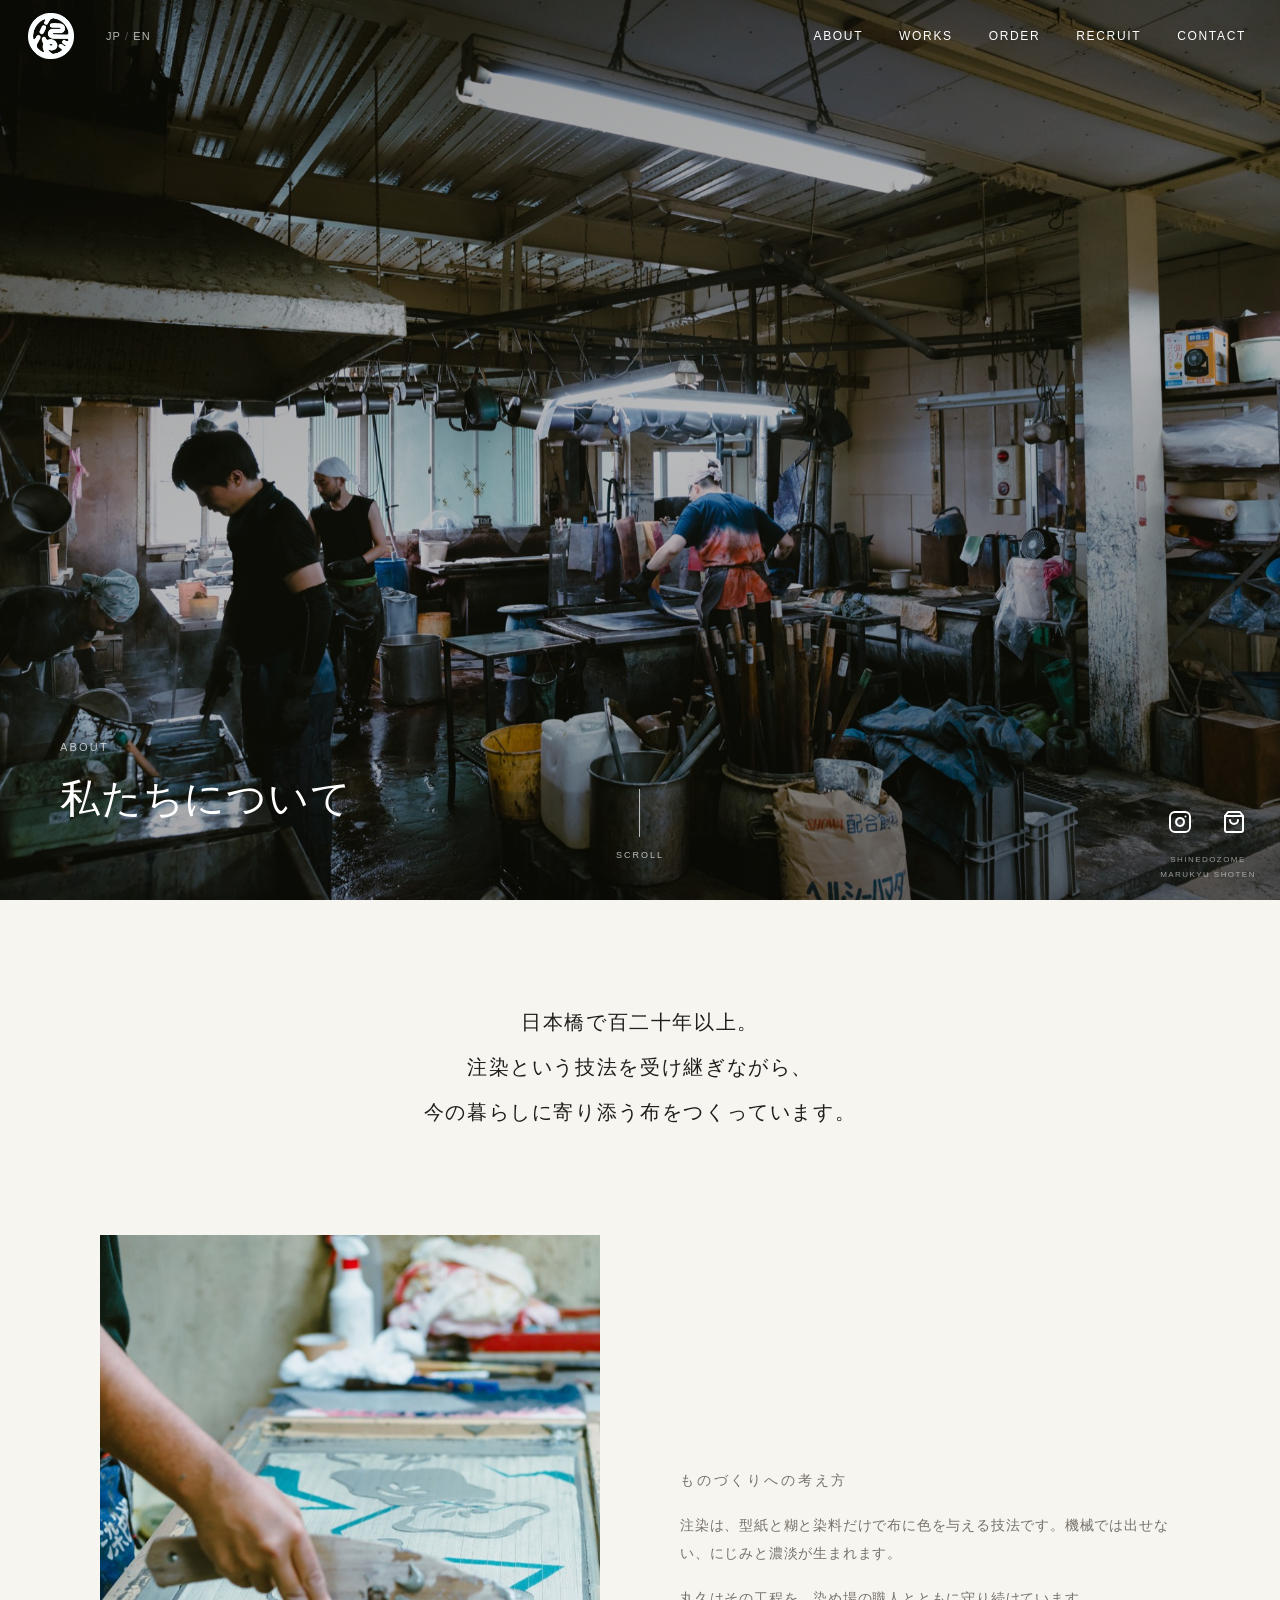
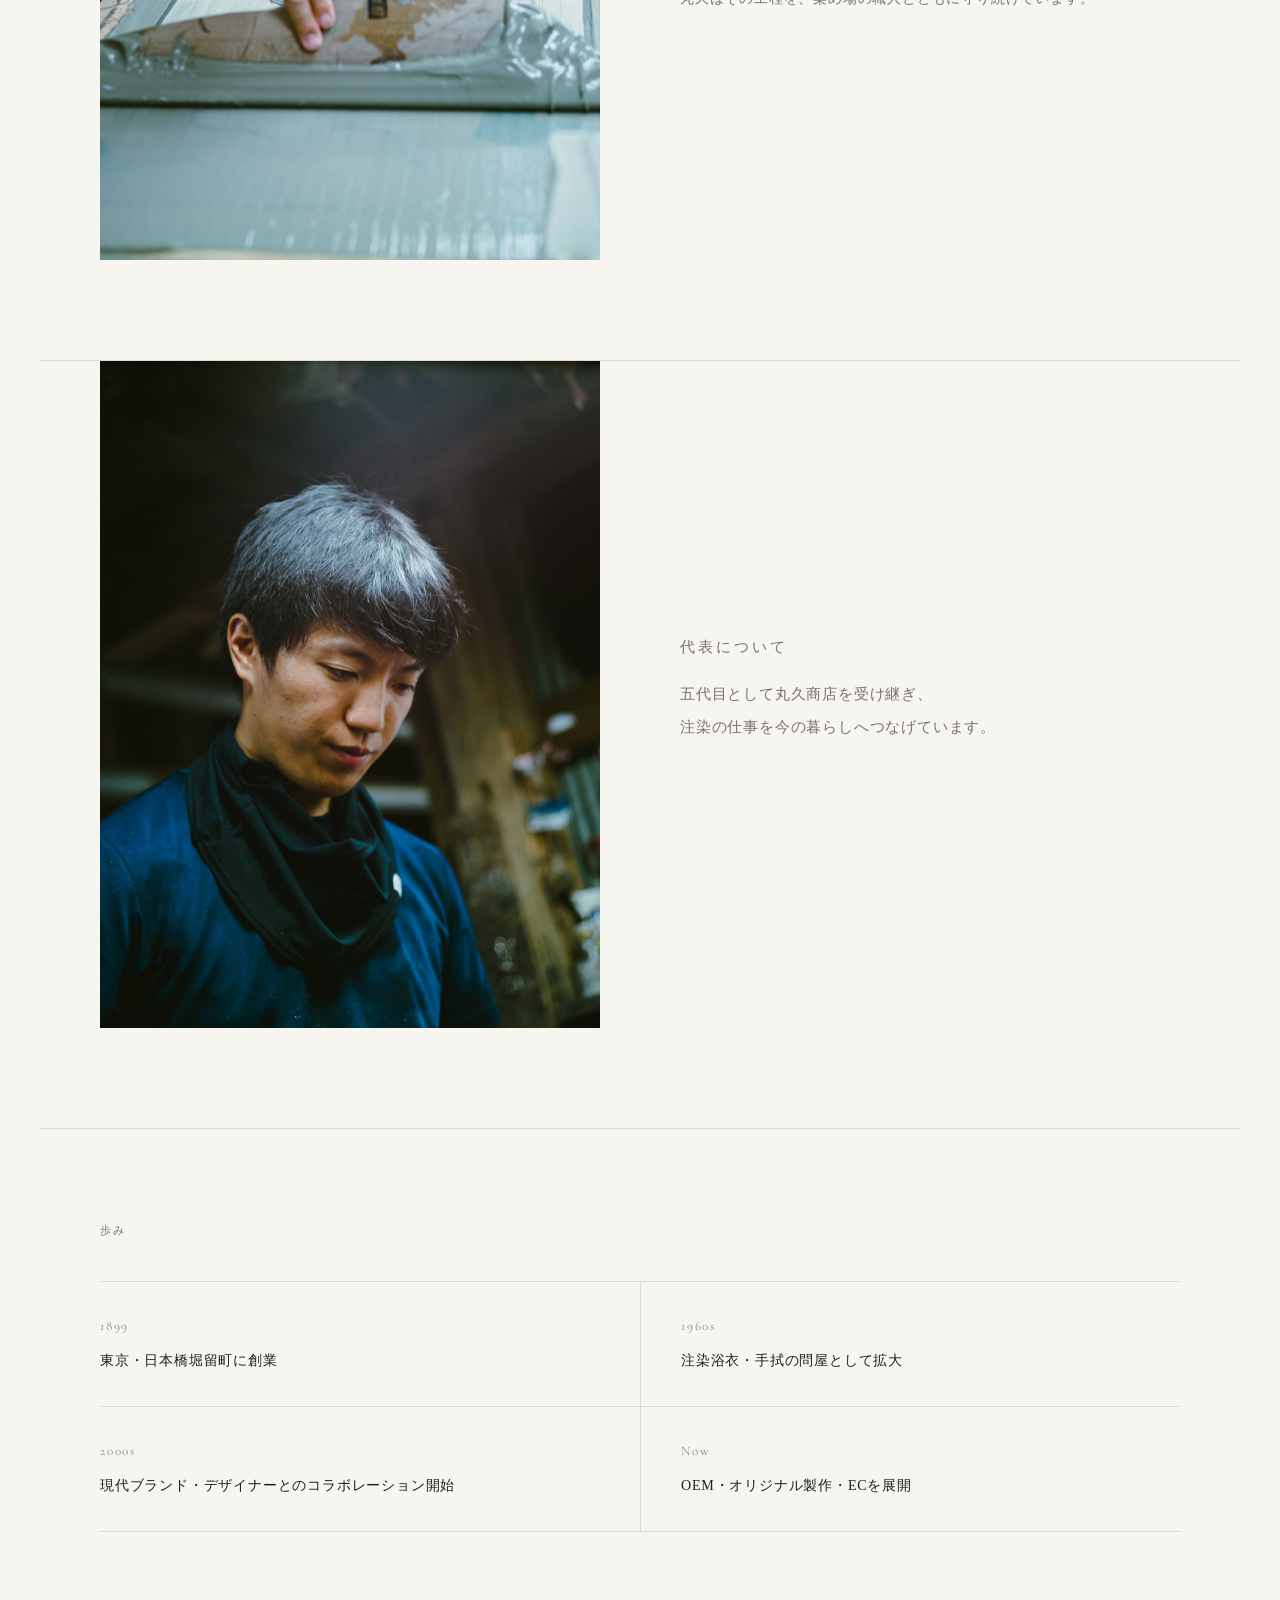
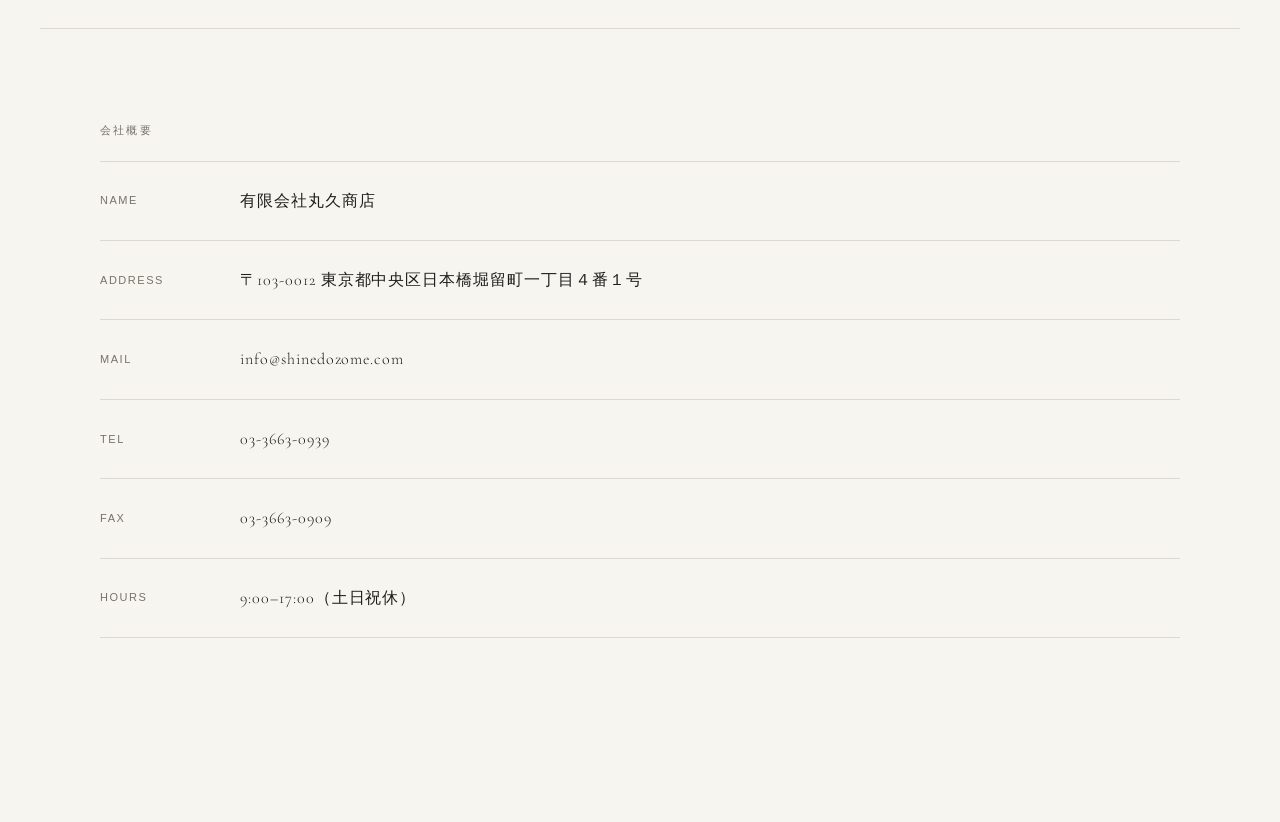
==== about.html @ 780e2bc3 "hero画像フルスクリーン化、全ページ画像差し替え" ====
<!doctype html>
<html lang="ja">
<head>
  <meta charset="utf-8"><meta name="viewport" content="width=device-width, initial-scale=1">
  <title>About | 新江戸染 丸久商店</title>
  <link rel="icon" href="images/logo_mark.png">
  <link rel="preconnect" href="https://fonts.googleapis.com">
  <link rel="preconnect" href="https://fonts.gstatic.com" crossorigin>
  <link href="https://fonts.googleapis.com/css2?family=Cormorant+Garamond:ital,wght@0,300;0,400;1,300;1,400&display=swap" rel="stylesheet">
  <link rel="stylesheet" href="style.css">
</head>
<body>
<header class="site-header">
  <div class="brand-group">
    <a class="brand" href="index.html" aria-label="新江戸染 丸久商店"><img class="brand-mark" src="images/logo_mark.png" alt="丸紋"></a>
    <button class="lang-switch" id="langSwitch" aria-label="言語切替"><span class="lang-current">JP</span><span class="lang-switch-sep">/</span><span class="lang-other">EN</span></button>
  </div>
  <nav class="nav">
    <a href="about.html">About</a><a href="works.html">Works</a><a href="order.html">Order</a><a href="recruit.html">Recruit</a><a href="contact.html">Contact</a>
  </nav>
</header>
<a class="store-float" href="https://shinedozome.stores.jp" target="_blank" rel="noopener" aria-label="Online Store"><svg xmlns="http://www.w3.org/2000/svg" width="24" height="24" viewBox="0 0 24 24" fill="none" stroke="currentColor" stroke-width="2" stroke-linecap="round" stroke-linejoin="round"><path d="M6 2 3 6v14a2 2 0 0 0 2 2h14a2 2 0 0 0 2-2V6l-3-4z"/><line x1="3" y1="6" x2="21" y2="6"/><path d="M16 10a4 4 0 0 1-8 0"/></svg></a>
<a class="instagram-float" href="https://www.instagram.com/shinedozome/" target="_blank" rel="noopener" aria-label="Instagram"><svg xmlns="http://www.w3.org/2000/svg" width="24" height="24" viewBox="0 0 24 24" fill="none" stroke="currentColor" stroke-width="2" stroke-linecap="round" stroke-linejoin="round"><rect x="2" y="2" width="20" height="20" rx="5" ry="5"/><path d="M16 11.37A4 4 0 1 1 12.63 8 4 4 0 0 1 16 11.37z"/><line x1="17.5" y1="6.5" x2="17.51" y2="6.5"/></svg></a>
<div class="brand-footer">
  <p>SHINEDOZOME<br>MARUKYU SHOTEN</p>
</div>

<main>

  <!-- Hero -->
  <section class="page-hero-full">
    <img class="page-hero-img" src="images/image_about_hero.jpg" alt="">
    <div class="page-hero-text">
      <p class="page-label">About</p>
      <h1 class="ja">私たちについて</h1>
      <h1 class="en">About</h1>
    </div>
    <div class="scroll-indicator">
      <span class="scroll-line"></span>
      <span class="scroll-text">SCROLL</span>
    </div>
  </section>

  <!-- リード -->
  <section class="about-lead-section fade-in">
    <p class="about-lead ja">日本橋で百二十年以上。<br>注染という技法を受け継ぎながら、<br>今の暮らしに寄り添う布をつくっています。</p>
    <p class="about-lead en">Over 120 years in Nihonbashi.<br>Carrying forward the craft of chusen dyeing,<br>we make textiles that belong to everyday life today.</p>
  </section>

  <!-- 工房・ものづくり -->
  <section class="about-split fade-in">
    <div class="about-split-img">
      <img src="images/image_about_craft.jpg" alt="">
    </div>
    <div class="about-split-text">
      <p class="page-label ja">ものづくりへの考え方</p>
      <p class="page-label en">Our Approach</p>
      <p class="ja">注染は、型紙と糊と染料だけで布に色を与える技法です。機械では出せない、にじみと濃淡が生まれます。</p>
      <p class="ja">丸久はその工程を、染め場の職人とともに守り続けています。</p>
      <p class="en">Chusen uses stencils, paste, and dye to color fabric — creating a depth and softness that no machine can replicate.</p>
      <p class="en">At Marukyu, we protect this process alongside the craftspeople who practice it.</p>
    </div>
  </section>

  <!-- 代表紹介 -->
  <section class="about-representative fade-in">
    <div class="about-rep-img">
      <img src="images/image_about_representative.jpg" alt="">
    </div>
    <div class="about-rep-text">
      <p class="page-label ja">代表について</p>
      <p class="page-label en">Representative</p>
      <p class="ja">五代目として丸久商店を受け継ぎ、<br>注染の仕事を今の暮らしへつなげています。</p>
      <p class="en">As the fifth-generation owner of Marukyu Shoten,<br>I carry the craft of chusen into everyday life today.</p>
    </div>
  </section>

  <!-- 年表 -->
  <section class="about-timeline-section fade-in">
    <p class="page-label ja">歩み</p>
    <p class="page-label en">History</p>
    <dl class="about-timeline">
      <div class="about-timeline-item">
        <dt>1899</dt>
        <dd class="ja">東京・日本橋堀留町に創業</dd>
        <dd class="en">Founded in Horidomecho, Nihonbashi, Tokyo</dd>
      </div>
      <div class="about-timeline-item">
        <dt>1960s</dt>
        <dd class="ja">注染浴衣・手拭の問屋として拡大</dd>
        <dd class="en">Expanded as a wholesaler of chusen yukata and tenugui</dd>
      </div>
      <div class="about-timeline-item">
        <dt>2000s</dt>
        <dd class="ja">現代ブランド・デザイナーとのコラボレーション開始</dd>
        <dd class="en">Began collaborations with contemporary brands and designers</dd>
      </div>
      <div class="about-timeline-item">
        <dt>Now</dt>
        <dd class="ja">OEM・オリジナル製作・ECを展開</dd>
        <dd class="en">OEM production, original works, and online retail</dd>
      </div>
    </dl>
  </section>

  <!-- 会社概要 -->
  <section class="about-info-section fade-in">
    <p class="page-label ja">会社概要</p>
    <p class="page-label en">Company Info</p>
    <dl class="spec-list">
      <dt>Name</dt>
      <dd class="ja">有限会社丸久商店</dd>
      <dd class="en">Marukyu Shoten Co., Ltd.</dd>
      <dt>Address</dt>
      <dd>
        <a href="https://maps.google.com/?q=東京都中央区日本橋堀留町1-4-1" target="_blank" rel="noopener">
          <span class="ja">〒103-0012 東京都中央区日本橋堀留町一丁目４番１号</span>
          <span class="en">1-4-1 Horidomecho, Nihonbashi, Chuo-ku, Tokyo</span>
        </a>
      </dd>
      <dt>Mail</dt>
      <dd><a href="mailto:info@shinedozome.com">info@shinedozome.com</a></dd>
      <dt>Tel</dt>
      <dd>03-3663-0939</dd>
      <dt>Fax</dt>
      <dd>03-3663-0909</dd>
      <dt>Hours</dt>
      <dd><span class="ja">9:00–17:00（土日祝休）</span><span class="en">9:00–17:00 (Closed Sat, Sun & Holidays)</span></dd>
    </dl>
  </section>

</main>
<script src="script.js"></script>
</body>
</html>
---- style.css ----
@import url('https://fonts.googleapis.com/css2?family=Cormorant+Garamond:ital,wght@0,300;0,400;1,300;1,400&display=swap');

:root {
  --bg: #f7f5f0;
  --text: #1e1e1b;
  --muted: #77736a;
  --line: #ded9cf;
  --font-en: 'Cormorant Garamond', 'Times New Roman', serif;
  --font-ja: 'Yu Mincho', 'YuMincho', 'Hiragino Mincho ProN', '游明朝', serif;
  --font-ui: 'Helvetica Neue', Arial, sans-serif;
  --header-h: 72px;
}

* { box-sizing: border-box; }
html { scroll-behavior: smooth; }
body {
  margin: 0;
  background: var(--bg);
  color: var(--text);
  font-family: var(--font-ja);
  line-height: 1.9;
  letter-spacing: .05em;
  padding-bottom: 48px;
}
body.is-loading { overflow: hidden; }
a { color: inherit; text-decoration: none; }
img { display: block; max-width: 100%; }

/* ── Language toggle ── */
[lang="en"] .ja { display: none; }
[lang="ja"] .en { display: none; }

/* ── Loader ── */
.loader {
  position: fixed; inset: 0; z-index: 999;
  display: grid; place-items: center;
  background: #fff; color: #111;
  transition: opacity .95s ease, visibility .95s ease;
}
.loader.is-hidden { opacity: 0; visibility: hidden; pointer-events: none; }
.loader-inner { display: grid; justify-items: center; transform: translateY(-8px); }
.loader-mark-stage {
  position: relative;
  width: clamp(130px, 16vw, 210px);
  height: clamp(130px, 16vw, 210px);
  margin-bottom: 28px;
}
/* 染み込みステート管理 */
.loader-mark {
  display: block; width: 100%; height: 100%;
  object-fit: contain;
  opacity: 0;
  transform: scale(.9);
  filter: url(#ink-bleed-heavy);
  will-change: opacity, filter, transform;
}
/* フェーズ1: 重い滲みで浮かび上がる */
.loader-mark.is-bleeding {
  transition:
    opacity   .72s cubic-bezier(.25,.0,.4,1),
    transform .80s cubic-bezier(.25,.0,.35,1);
  opacity: 1;
  transform: scale(.97);
}
/* フェーズ2: 滲みが落ち着く */
.loader-mark.is-settling {
  filter: url(#ink-bleed-light);
  transition: filter .4s ease;
}
/* フェーズ3: 定着 */
.loader-mark.is-settled {
  filter: none;
  transform: scale(1);
  transition: filter .3s ease, transform .3s ease;
}
/* reduced-motion: フィルターなしで即表示 */
@media (prefers-reduced-motion: reduce) {
  .loader-mark { filter: none !important; }
  .loader-mark.is-bleeding {
    transition: opacity .4s ease !important;
  }
}
.loader-brush {
  display: block; width: auto; object-fit: contain;
  opacity: 0; transform: translateY(8px);
  transition: opacity .7s ease, transform .7s ease;
}
.loader-shinedozome { height: clamp(24px, 3vw, 42px); margin-top: 8px; }
.loader-marukyu     { height: clamp(28px, 3.5vw, 48px);   margin-top: 14px; }
.loader-year {
  margin-top: 18px; font-family: var(--font-en);
  font-size: clamp(22px, 2.4vw, 34px);
  letter-spacing: .32em; text-indent: .32em;
  opacity: 0; transform: translateY(8px);
  transition: opacity .7s ease, transform .7s ease;
}
.loader-brush.is-visible,
.loader-year.is-visible { opacity: 1; transform: translateY(0); }

/* ── Header：背景なし・白テキスト ── */
.site-header {
  transition: color .3s ease;
  position: fixed; top: 0; left: 0; right: 0;
  height: var(--header-h); z-index: 50;
  display: flex; align-items: center;
  justify-content: space-between;
  padding: 0 34px 0 28px;
  background: transparent;
  color: #fff;
}
.brand { display: flex; align-items: center; height: 100%; }
.brand-mark { width: 46px; height: 46px; object-fit: contain; filter: invert(1); transition: filter .3s ease; }
.brand-group {
  display: flex;
  align-items: center;
  gap: 16px;
}

/* スクロール後 or hero なしページ → 黒 */
body.is-scrolled .site-header,
body.no-hero .site-header {
  color: #111;
}
body.is-scrolled .brand-mark,
body.no-hero .brand-mark { filter: none; }
body.is-scrolled .instagram-float,
body.is-scrolled .store-float,
body.no-hero .instagram-float,
body.no-hero .store-float { color: #111; }
body.is-scrolled .brand-footer p,
body.no-hero .brand-footer p { color: rgba(0,0,0,.35); }

.nav {
  display: flex; align-items: center;
  gap: clamp(18px, 2.8vw, 44px);
  font-family: var(--font-ui);
  font-size: 12px; letter-spacing: .14em; text-transform: uppercase;
}
.nav a { white-space: nowrap; }

/* 言語切替 */
.lang-switch {
  display: flex; align-items: center; gap: 4px;
  font-family: var(--font-ui); font-size: 11px; letter-spacing: .1em;
  cursor: pointer; opacity: .7; transition: opacity .2s;
  border: none; background: none; padding: 0;
  margin-left: 16px;
  color: inherit;
}
.lang-switch:hover { opacity: 1; }
.lang-switch-sep { opacity: .4; }



/* ── Float icons (Lucide) ── */
.instagram-float,
.store-float {
  position: fixed;
  z-index: 40;
  display: flex;
  align-items: center;
  justify-content: center;
  width: 36px;
  height: 36px;
  color: #fff;
  transition: color .3s ease, opacity .25s ease;
}
.instagram-float { right: 82px; bottom: 60px; }
.store-float     { right: 28px; bottom: 60px; }
.instagram-float:hover,
.store-float:hover { opacity: .6; }
.instagram-float svg,
.store-float svg { width: 24px; height: 24px; display: block; }
/* ── Brand footer ── */
.brand-footer {
  position: fixed;
  right: 8px;
  bottom: 18px;
  z-index: 38;
  width: 128px;
  text-align: center;
  pointer-events: none;
}
.brand-footer p {
  margin: 0;
  font-family: var(--font-ui);
  font-size: 8px;
  letter-spacing: .18em;
  line-height: 1.9;
  color: rgba(255,255,255,.55);
  transition: color .3s ease;
}

/* ── Hero slider ── */
.hero-slider {
  position: relative; height: 100svh; min-height: 100vh; overflow: hidden;
  background: #111;
}
.hero-slide {
  position: absolute; inset: 0;
  opacity: 0; transition: opacity 2.2s ease;
}
.hero-slide img {
  width: 100%; height: 100%; object-fit: cover;
}
.hero-slide.is-active { opacity: 1; }
.hero-slider::after {
  content: ""; position: absolute; inset: 0;
  background:
    linear-gradient(180deg, rgba(0,0,0,.4), transparent 22%),
    linear-gradient(90deg, rgba(0,0,0,.45) 0%, rgba(0,0,0,.2) 40%, transparent 70%),
    linear-gradient(0deg, rgba(0,0,0,.22), transparent 32%);
  pointer-events: none;
}
.slide-dots {
  position: absolute; z-index: 3;
  left: 50%; bottom: 28px; transform: translateX(-50%);
  display: flex; gap: 10px;
}
.slide-dots span {
  width: 8px; height: 8px;
  border: 1px solid rgba(255,255,255,.8); border-radius: 50%;
}
.slide-dots span.is-active { background: #fff; }

/* ── Inner pages ── */
.page { min-height: 100vh; padding: calc(var(--header-h) + 80px) 40px 100px; }


.page-hero {
  min-height: 8vh; display: flex; flex-direction: column;
  justify-content: flex-end; max-width: 1180px; margin: 0 auto;
}
.page-label {
  color: var(--muted); font-family: var(--font-ui);
  font-size: 11px; letter-spacing: .2em; text-transform: uppercase;
  margin-bottom: 20px;
}
h1 {
  margin: 0; font-family: var(--font-en);
 font-size: clamp(22px, 3.2vw, 40px);
  line-height: 1.05; font-weight: 300; letter-spacing: .02em;
}
h2 {
  font-family: var(--font-ja); font-size: clamp(16px, 1.8vw, 24px);
  line-height: 1.6; font-weight: 400; letter-spacing: .06em;
}
.split-section, .order-section {
  max-width: 1180px; margin: 100px auto 0;
  display: grid; grid-template-columns: 1fr 1fr;
  gap: 80px; align-items: start;
}
.split-image, .work-image {
  aspect-ratio: 4 / 5; overflow: hidden; background: #ddd;
}
.split-image img, .work-image img { width: 100%; height: 100%; object-fit: cover; }
.split-text p, .order-section p, .contact-page p {
  color: var(--muted); font-size: clamp(14px, 1.1vw, 16px);
  line-height: 2; margin: 0 0 1.4em;
}
.works-grid {
  max-width: 1280px; margin: 100px auto 0;
  display: grid; grid-template-columns: repeat(3, 1fr); gap: 32px;
}
.works-grid h2 {
  margin-top: 20px; font-size: clamp(16px, 1.5vw, 20px);
  font-family: var(--font-en); font-weight: 300; letter-spacing: .12em;
}
.spec-list {
  display: grid; grid-template-columns: 140px 1fr;
  border-top: 1px solid var(--line);
}
.spec-list dt, .spec-list dd {
  margin: 0; padding: 24px 0;
  border-bottom: 1px solid var(--line); font-size: 14px;
}
.spec-list dt {
  color: var(--muted); font-family: var(--font-ui);
  font-size: 11px; letter-spacing: .14em; text-transform: uppercase;
  display: flex; align-items: center;
}
.spec-list dd { font-family: var(--font-en); font-weight: 300; letter-spacing: .06em; font-size: 16px; }
.button {
  display: inline-flex; align-items: center; justify-content: center;
  min-height: 44px; padding: 10px 28px;
  border: 1px solid var(--text); border-radius: 999px;
  font-family: var(--font-ui); font-size: 11px;
  letter-spacing: .14em; text-transform: uppercase;
  transition: opacity .2s;
}
.button.primary { background: var(--text); color: var(--bg); }
.button:hover { opacity: .72; }
.contact-links { display: flex; gap: 14px; flex-wrap: wrap; margin-top: 36px; }

/* ── Footer：背景なし・白テキスト（トップ） / 黒テキスト（内部ページ） ── */
.footer {
  position: fixed; bottom: 0; left: 0; right: 0; z-index: 39;
  display: flex; justify-content: space-between; align-items: center;
  padding: 12px 34px;
  background: transparent;
  color: #fff;
  font-family: var(--font-ui); font-size: 11px; letter-spacing: .12em;
}
.footer p { margin: 0; }
body.is-scrolled .footer,
body.no-hero .footer { color: var(--text); }

/* placeholder */
.placeholder {
  display: grid; place-items: center;
  background:
    linear-gradient(135deg,rgba(0,0,0,.04) 25%,transparent 25%) -10px 0/20px 20px,
    linear-gradient(225deg,rgba(0,0,0,.04) 25%,transparent 25%) -10px 0/20px 20px,
    linear-gradient(315deg,rgba(0,0,0,.04) 25%,transparent 25%)  0   0/20px 20px,
    linear-gradient(45deg, rgba(0,0,0,.04) 25%,transparent 25%)  0   0/20px 20px,
    #ede8e0;
  color: var(--muted); font-family: var(--font-ui);
  font-size: 11px; letter-spacing: .1em;
}

/* ── Mobile ── */
@media (max-width: 800px) {
  :root { --header-h: 60px; }
  .site-header { padding: 0 16px; }
  .brand-mark { width: 36px; height: 36px; }
  .nav { gap: 14px; font-size: 11px; }
  .instagram-float { right: 16px; bottom: 58px; }
  
  
  
  .page { padding: calc(var(--header-h) + 50px) 24px 80px; }
  .split-section, .order-section, .works-grid { grid-template-columns: 1fr; gap: 32px; }
  .footer { padding: 10px 20px; }
}

/* ── Contact Form ── */
.contact-section {
  max-width: 720px;
  margin: 80px auto 0;
  padding: 0 40px 120px;
}
.contact-intro {
  font-size: clamp(14px, 1.2vw, 16px);
  line-height: 2.2;
  color: var(--muted);
  margin: 0 0 72px;
}
.contact-form { width: 100%; }
.form-field {
  border-bottom: 1px solid var(--line);
  padding: 28px 0;
}
.form-field:first-of-type { border-top: 1px solid var(--line); }
.form-label {
  display: flex;
  align-items: center;
  gap: 10px;
  font-family: var(--font-ui);
  font-size: 11px;
  letter-spacing: .14em;
  text-transform: uppercase;
  color: var(--muted);
  margin-bottom: 14px;
}
.form-badge {
  font-size: 10px;
  letter-spacing: .08em;
  padding: 2px 7px;
  border-radius: 2px;
}
.required-badge {
  background: var(--text);
  color: var(--bg);
}
.optional-badge {
  border: 1px solid var(--line);
  color: var(--muted);
}
.form-input {
  width: 100%;
  background: none;
  border: none;
  border-bottom: 1px solid var(--text);
  border-radius: 0;
  padding: 10px 0;
  font-family: var(--font-ja);
  font-size: clamp(15px, 1.3vw, 17px);
  color: var(--text);
  outline: none;
  transition: border-color .2s;
  -webkit-appearance: none;
}
.form-input:focus { border-bottom-color: var(--text); }
.form-input::placeholder { color: var(--line); }
.form-textarea {
  min-height: 160px;
  resize: vertical;
  line-height: 1.9;
}
.select-wrap { position: relative; }
.form-select {
  cursor: pointer;
  padding-right: 24px;
}
.select-wrap::after {
  content: "";
  position: absolute;
  right: 4px;
  top: 50%;
  transform: translateY(-50%);
  width: 8px;
  height: 8px;
  border-right: 1.4px solid var(--text);
  border-bottom: 1.4px solid var(--text);
  rotate: 45deg;
  pointer-events: none;
  margin-top: -3px;
}
.form-privacy {
  padding: 32px 0;
  border-bottom: none;
}
.privacy-label {
  display: flex;
  align-items: flex-start;
  gap: 12px;
  cursor: pointer;
  font-size: clamp(13px, 1.1vw, 15px);
  line-height: 1.8;
  color: var(--muted);
}
.privacy-label input[type="checkbox"] {
  margin-top: 4px;
  width: 16px;
  height: 16px;
  flex-shrink: 0;
  accent-color: var(--text);
  cursor: pointer;
}
.privacy-label a {
  color: var(--text);
  text-decoration: underline;
  text-underline-offset: 3px;
}
.form-submit { margin-top: 8px; }

/* Privacy page */
.privacy-section {
  max-width: 720px;
  margin: 80px auto 120px;
  padding: 0 40px;
}
.privacy-section p {
  color: var(--muted);
  font-size: clamp(14px, 1.2vw, 16px);
  line-height: 2.2;
  margin: 0 0 1.4em;
}
.privacy-section a { color: var(--text); text-decoration: underline; text-underline-offset: 3px; }
.privacy-item { margin-top: 56px; }
.privacy-item h2 {
  font-family: var(--font-ui);
  font-size: 11px;
  letter-spacing: .18em;
  text-transform: uppercase;
  color: var(--muted);
  margin: 0 0 20px;
  font-weight: 400;
}
.privacy-list {
  list-style: none;
  padding: 0;
  margin: 0;
}
.privacy-list li {
  color: var(--muted);
  font-size: clamp(14px, 1.2vw, 16px);
  line-height: 2.2;
  padding-left: 1em;
  position: relative;
}
.privacy-list li::before {
  content: "–";
  position: absolute;
  left: 0;
}

/* Thanks page */
.thanks-body {
  margin-top: 32px;
  color: var(--muted);
  font-size: clamp(14px, 1.2vw, 16px);
  line-height: 2.2;
}

/* Mobile */
@media (max-width: 800px) {
  .contact-section, .privacy-section { padding: 0 0 80px; }
}

/* ── Order page ── */
.order-hero {
  position: relative;
  min-height: 100vh;
  display: flex;
  align-items: flex-end;
}
.order-hero-img {
  position: absolute;
  inset: 0;
  width: 100%;
  height: 100%;
}
.order-hero-img.placeholder {
  background: #c8bfb0;
}
.order-hero-text {
  position: relative;
  z-index: 2;
  padding: calc(var(--header-h) + 60px) 60px 80px;
  color: #fff;
  mix-blend-mode: normal;
  max-width: 720px;
}
.order-hero-text .page-label { color: rgba(255,255,255,.7); margin-bottom: 24px; }
.order-hero-text h1 {
  font-size: clamp(22px, 3vw, 36px);
  margin: 0 0 32px;
  color: #fff;
}
.order-lead {
  font-size: clamp(13px, 1vw, 15px);
  line-height: 2;
  color: rgba(255,255,255,.85);
  margin: 0;
}
.order-hero::after {
  content: "";
  position: absolute;
  inset: 0;
  background: linear-gradient(160deg, rgba(0,0,0,.38) 0%, rgba(0,0,0,.18) 60%, transparent 100%);
  pointer-events: none;
}

/* Section wrap */
.order-section-wrap {
  max-width: 1200px;
  margin: 0 auto;
  padding: 100px 60px;
  border-bottom: 1px solid var(--line);
}
.order-section-wrap:last-of-type { border-bottom: none; }

.order-section-header {
  margin-bottom: 60px;
}
.order-h2 {
  font-family: var(--font-en);
  font-size: clamp(28px, 3.2vw, 42px);
  font-weight: 300;
  letter-spacing: .03em;
  line-height: 1.2;
  margin: 0 0 28px;
}
.order-section-header p {
  color: var(--muted);
  font-size: clamp(14px, 1.2vw, 17px);
  line-height: 2;
  max-width: 640px;
  margin: 0;
}

/* What we make grid */
.order-items-grid {
  display: grid;
  grid-template-columns: repeat(3, 1fr);
  gap: 40px 32px;
}
.order-item-img {
  aspect-ratio: 4 / 5;
  margin-bottom: 16px;
  overflow: hidden;
}
.order-item-img img { width: 100%; height: 100%; object-fit: cover; display: block; }
.order-item-label {
  margin: 0;
  font-family: var(--font-en);
  font-size: 15px;
  font-weight: 300;
  letter-spacing: .12em;
  text-transform: uppercase;
}
.order-item-sub {
  margin: 4px 0 0;
  color: var(--muted);
  font-size: 12px;
  letter-spacing: .08em;
  font-family: var(--font-ui);
}

/* Consultation / Sewing split */
.order-split {
  display: grid;
  grid-template-columns: 1fr 1fr;
  gap: 80px;
  align-items: center;
}
.order-split-rev { direction: rtl; }
.order-split-rev > * { direction: ltr; }
.order-split-img {
  aspect-ratio: 3 / 4;
  overflow: hidden;
}
.order-split-img img { width: 100%; height: 100%; object-fit: cover; display: block; }
.order-split-text h2 { margin-bottom: 24px; }
.order-split-text p {
  color: var(--muted);
  font-size: clamp(14px, 1.2vw, 17px);
  line-height: 2;
  margin: 0;
}

/* Fabric grid */
.order-fabric-grid {
  display: grid;
  grid-template-columns: repeat(3, 1fr);
  gap: 24px;
}
.order-fabric-img { aspect-ratio: 3 / 4; }

/* Process list */
.order-process-list {
  display: grid;
  grid-template-columns: repeat(5, 1fr);
  gap: 24px;
}
.order-process-img { aspect-ratio: 2 / 3; margin-bottom: 12px; }
.order-process-caption {
  margin: 0;
  font-family: var(--font-ui);
  font-size: 11px;
  letter-spacing: .16em;
  text-transform: uppercase;
  color: var(--muted);
}

/* Flow */
.order-flow {
  list-style: none;
  padding: 0;
  margin: 0;
  display: grid;
  grid-template-columns: repeat(3, 1fr);
  gap: 0;
}
.order-flow-item {
  display: flex;
  gap: 20px;
  align-items: flex-start;
  padding: 40px 0;
  border-bottom: 1px solid var(--line);
}
.order-flow-item:nth-child(-n+3) { border-top: 1px solid var(--line); }
.order-flow-item:nth-child(3n) { }
.order-flow-num {
  font-family: var(--font-en);
  font-size: 11px;
  letter-spacing: .14em;
  color: var(--muted);
  padding-top: 3px;
  flex-shrink: 0;
}
.order-flow-title {
  margin: 0 0 6px;
  font-family: var(--font-en);
  font-size: 16px;
  font-weight: 300;
  letter-spacing: .1em;
}
.order-flow-sub {
  margin: 0;
  font-size: 13px;
  color: var(--muted);
  line-height: 1.7;
  font-family: var(--font-ja);
}

/* MOQ */
.order-moq {
  display: grid;
  grid-template-columns: repeat(2, 1fr);
  gap: 0;
  border-top: 1px solid var(--line);
  margin: 0 0 32px;
}
.order-moq-item {
  padding: 28px 0;
  border-bottom: 1px solid var(--line);
}
.order-moq-item:nth-child(odd) { padding-right: 40px; border-right: 1px solid var(--line); }
.order-moq-item:nth-child(even) { padding-left: 40px; }
.order-moq-item dt {
  font-family: var(--font-ui);
  font-size: 11px;
  letter-spacing: .16em;
  text-transform: uppercase;
  color: var(--muted);
  margin-bottom: 10px;
}
.order-moq-item dd {
  margin: 0;
  font-family: var(--font-en);
  font-size: 18px;
  font-weight: 300;
  letter-spacing: .06em;
}
.order-moq-note {
  color: var(--muted);
  font-size: 13px;
  line-height: 1.9;
  margin: 0;
}

/* CTA */
.order-cta {
  text-align: center;
  padding: 120px 60px 140px;
}
.order-cta-title {
  font-family: var(--font-en);
  font-size: clamp(28px, 3.2vw, 44px);
  font-weight: 300;
  letter-spacing: .04em;
  margin: 0 0 24px;
}
.order-cta p {
  color: var(--muted);
  font-size: clamp(14px, 1.2vw, 17px);
  line-height: 2;
  margin: 0;
}

/* Mobile */
@media (max-width: 800px) {
  .order-hero-text { padding: calc(var(--header-h) + 40px) 28px 60px; }
  .order-section-wrap { padding: 72px 28px; }
  .order-items-grid { grid-template-columns: repeat(2, 1fr); gap: 28px 20px; }
  .order-split { grid-template-columns: 1fr; gap: 40px; }
  .order-split-rev { direction: ltr; }
  .order-fabric-grid { grid-template-columns: 1fr 1fr; }
  .order-process-list { grid-template-columns: repeat(3, 1fr); }
  .order-flow { grid-template-columns: 1fr; }
  .order-flow-item:nth-child(-n+3) { border-top: none; }
  .order-flow-item:first-child { border-top: 1px solid var(--line); }
  .order-moq { grid-template-columns: 1fr; }
  .order-moq-item:nth-child(odd) { padding-right: 0; border-right: none; }
  .order-moq-item:nth-child(even) { padding-left: 0; }
  .order-cta { padding: 80px 28px 100px; }
}
/* ── Scroll indicator ── */
.scroll-indicator {
  position: absolute;
  bottom: 36px;
  left: 50%;
  transform: translateX(-50%);
  display: flex;
  flex-direction: column;
  align-items: center;
  gap: 10px;
  z-index: 3;
  opacity: .7;
}
.scroll-line {
  display: block;
  width: 1px;
  height: 48px;
  background: #fff;
  animation: scroll-line 1.8s ease-in-out infinite;
  transform-origin: top;
}
.scroll-text {
  font-family: var(--font-ui);
  font-size: 9px;
  letter-spacing: .22em;
  color: #fff;
}
@keyframes scroll-line {
  0%   { transform: scaleY(0); opacity: 1; }
  50%  { transform: scaleY(1); opacity: 1; }
  100% { transform: scaleY(1); opacity: 0; }
}

/* ── Page hero full（About・Works共通） ── */
.page-hero-full {
  position: relative;
  min-height: 100vh;
  overflow: hidden;
  background: #111;
}
.page-hero-img {
  position: absolute;
  inset: 0;
  width: 100%;
  height: 100%;
  object-fit: cover;
  opacity: .85;
}
.page-hero-full .page-hero-text {
  position: absolute;
  inset: var(--header-h) 0 0 0;
  display: flex;
  flex-direction: column;
  justify-content: flex-end;
  padding: 0 60px 80px;
  color: #fff;
  z-index: 2;
}
.page-hero-full .page-hero-text .page-label {
  color: rgba(255,255,255,.7);
  margin-bottom: 20px;
}
.page-hero-full .page-hero-text h1 {
  color: #fff;
  margin: 0;
}
.page-hero-full .order-lead {
  margin-top: 24px;
}
.page-hero-full::after {
  content: "";
  position: absolute;
  inset: 0;
  background: linear-gradient(160deg, rgba(0,0,0,.3) 0%, rgba(0,0,0,.1) 50%, rgba(0,0,0,.4) 100%);
  pointer-events: none;
}

/* ── About ── */
.about-lead-section {
  max-width: 800px;
  margin: 0 auto;
  padding: 100px 60px;
  text-align: center;
}
.about-lead {
  font-family: var(--font-ja);
  font-size: clamp(16px, 1.6vw, 22px);
  line-height: 2.2;
  letter-spacing: .08em;
  color: var(--text);
  margin: 0;
}
.about-split {
  max-width: 1200px;
  margin: 0 auto;
  padding: 0 60px 100px;
  display: grid;
  grid-template-columns: 1fr 1fr;
  gap: 80px;
  align-items: center;
}
.about-split-img {
  aspect-ratio: 4 / 5;
  overflow: hidden;
}
.about-split-img img { width: 100%; height: 100%; object-fit: cover; display: block; }
.about-split-text p {
  color: var(--muted);
  font-size: clamp(14px, 1.1vw, 16px);
  line-height: 2;
  margin: 0 0 1.2em;
}
.about-timeline-section {
  max-width: 1200px;
  margin: 0 auto;
  padding: 80px 60px;
  border-top: 1px solid var(--line);
}
.about-timeline {
  margin-top: 40px;
  display: grid;
  grid-template-columns: repeat(2, 1fr);
  gap: 0;
  border-top: 1px solid var(--line);
}
.about-timeline-item {
  padding: 32px 40px 32px 0;
  border-bottom: 1px solid var(--line);
}
.about-timeline-item:nth-child(even) { padding-left: 40px; border-left: 1px solid var(--line); }
.about-timeline-item dt {
  font-family: var(--font-en);
  font-size: 13px;
  font-weight: 300;
  letter-spacing: .14em;
  color: var(--muted);
  margin-bottom: 10px;
}
.about-timeline-item dd {
  margin: 0;
  font-size: clamp(14px, 1.1vw, 16px);
  line-height: 1.8;
  color: var(--text);
}
.about-info-section {
  max-width: 1200px;
  margin: 0 auto;
  padding: 80px 60px 120px;
  border-top: 1px solid var(--line);
}

/* ── Works ── */
.works-category-section {
  padding: 80px 60px;
  max-width: 1280px;
  margin: 0 auto;
}
.works-category-grid {
  display: grid;
  grid-template-columns: repeat(3, 1fr);
  grid-template-rows: auto auto;
  gap: 20px;
}
.works-cat-item { position: relative; overflow: hidden; cursor: pointer; }
.works-cat-large { grid-column: span 2; }
.works-cat-img { aspect-ratio: 3 / 2; overflow: hidden; }
.works-cat-large .works-cat-img { aspect-ratio: 16 / 9; }
.works-cat-img img { width: 100%; height: 100%; object-fit: cover; display: block; transition: transform .6s ease; }
.works-cat-item:hover .works-cat-img img { transform: scale(1.03); }
.works-cat-label {
  padding: 16px 0 4px;
}
.works-cat-en {
  font-family: var(--font-en);
  font-size: 15px;
  font-weight: 300;
  letter-spacing: .12em;
  margin: 0 0 4px;
  text-transform: uppercase;
}
.works-cat-ja {
  font-family: var(--font-ja);
  font-size: 12px;
  color: var(--muted);
  margin: 0;
  letter-spacing: .08em;
}
.works-collab-section {
  max-width: 1280px;
  margin: 0 auto;
  padding: 0 60px 100px;
  border-top: 1px solid var(--line);
}
.works-collab-header {
  padding: 80px 0 60px;
}
.works-collab-header p {
  color: var(--muted);
  font-size: clamp(14px, 1.1vw, 16px);
  line-height: 2;
  max-width: 560px;
  margin: 12px 0 0;
}
.works-collab-grid {
  display: grid;
  grid-template-columns: repeat(3, 1fr);
  gap: 20px;
}
.works-collab-img { aspect-ratio: 3 / 4; overflow: hidden; }
.works-collab-img img { width: 100%; height: 100%; object-fit: cover; display: block; }

/* Mobile */
@media (max-width: 800px) {
  .page-hero-full .page-hero-text { padding: 0 28px 60px; }
  .about-lead-section { padding: 72px 28px; }
  .about-split { grid-template-columns: 1fr; gap: 40px; padding: 0 28px 80px; }
  .about-timeline-section, .about-info-section { padding: 60px 28px; }
  .about-timeline { grid-template-columns: 1fr; }
  .about-timeline-item:nth-child(even) { padding-left: 0; border-left: none; }
  .works-category-section { padding: 60px 28px; }
  .works-category-grid { grid-template-columns: 1fr 1fr; }
  .works-cat-large { grid-column: span 2; }
  .works-collab-section { padding: 0 28px 80px; }
  .works-collab-grid { grid-template-columns: 1fr; }
}

/* ── Recruit ── */
.recruit-intro-section {
  max-width: 1200px;
  margin: 0 auto;
  padding: 100px 60px;
  display: grid;
  grid-template-columns: 1fr 1fr;
  gap: 80px;
  align-items: center;
}
.recruit-intro-text p {
  color: var(--muted);
  font-size: clamp(14px, 1.1vw, 16px);
  line-height: 2;
  margin: 0 0 1.2em;
}
.recruit-body {
  font-family: var(--font-ja);
  font-size: clamp(17px, 1.6vw, 22px) !important;
  color: var(--text) !important;
  line-height: 1.9 !important;
  margin-bottom: 32px !important;
}
.recruit-intro-img {
  aspect-ratio: 4 / 5;
  overflow: hidden;
}
.recruit-intro-img img { width: 100%; height: 100%; object-fit: cover; display: block; }

.recruit-jobs-section {
  max-width: 1280px;
  margin: 0 auto;
  padding: 0 60px 100px;
  border-top: 1px solid var(--line);
}
.recruit-section-header {
  padding: 80px 0 56px;
}
.recruit-jobs-grid {
  display: grid;
  grid-template-columns: repeat(3, 1fr);
  gap: 32px 24px;
}
.recruit-job-img {
  aspect-ratio: 4 / 3;
  overflow: hidden;
  margin-bottom: 14px;
}
.recruit-job-img img { width: 100%; height: 100%; object-fit: cover; display: block; transition: transform .5s ease; }
.recruit-job-item:hover .recruit-job-img img { transform: scale(1.03); }
.recruit-job-label {
  margin: 0;
  font-family: var(--font-ja);
  font-size: 14px;
  letter-spacing: .06em;
  color: var(--text);
}

.recruit-person-section {
  border-top: 1px solid var(--line);
  padding: 100px 60px;
}
.recruit-person-inner {
  max-width: 640px;
  margin: 0 auto;
}
.recruit-person-list {
  list-style: none;
  padding: 0;
  margin: 40px 0 40px;
  border-top: 1px solid var(--line);
}
.recruit-person-list li {
  padding: 24px 0;
  border-bottom: 1px solid var(--line);
  font-size: clamp(15px, 1.3vw, 18px);
  font-family: var(--font-ja);
  letter-spacing: .06em;
}
.recruit-note {
  color: var(--muted);
  font-size: 13px;
  letter-spacing: .1em;
  margin: 0;
}

.recruit-style-section {
  max-width: 1200px;
  margin: 0 auto;
  padding: 0 60px 100px;
  border-top: 1px solid var(--line);
  display: grid;
  grid-template-columns: 1fr 1fr;
  gap: 80px;
  align-items: center;
  padding-top: 100px;
}
.recruit-style-img {
  aspect-ratio: 4 / 3;
  overflow: hidden;
}
.recruit-style-img img { width: 100%; height: 100%; object-fit: cover; display: block; }
.recruit-style-text p {
  color: var(--muted);
  font-size: clamp(14px, 1.1vw, 16px);
  line-height: 2;
  margin: 0 0 1.2em;
}

@media (max-width: 800px) {
  .recruit-intro-section { grid-template-columns: 1fr; gap: 40px; padding: 72px 28px; }
  .recruit-jobs-section { padding: 0 28px 80px; }
  .recruit-jobs-grid { grid-template-columns: repeat(2, 1fr); gap: 20px; }
  .recruit-person-section { padding: 80px 28px; }
  .recruit-style-section { grid-template-columns: 1fr; gap: 40px; padding: 80px 28px; }
}

/* ══════════════════════════════════════════
   v9 追加スタイル
   ══════════════════════════════════════════ */

/* ── Hero video 対応（動画差し替え時に使用） ── */
.hero-video {
  position: absolute;
  inset: var(--header-h) 0 0 0;
  width: 100%;
  height: calc(100vh - var(--header-h));
  object-fit: cover;
}

/* ── About: 代表紹介 ── */
.about-representative {
  max-width: 1200px;
  margin: 0 auto;
  padding: 0 60px 100px;
  display: grid;
  grid-template-columns: 1fr 1fr;
  gap: 80px;
  align-items: center;
  border-top: 1px solid var(--line);
}
.about-rep-img {
  aspect-ratio: 3 / 4;
  overflow: hidden;
}
.about-rep-img img {
  width: 100%; height: 100%; object-fit: cover; display: block;
  transition: transform .8s ease;
}
.about-representative:hover .about-rep-img img { transform: scale(1.03); }
.about-rep-text { padding: 20px 0; }
.about-rep-text p {
  color: var(--muted);
  font-size: clamp(15px, 1.2vw, 18px);
  line-height: 2.1;
  margin: 0 0 1em;
}
.about-rep-text p:last-child { margin-bottom: 0; }

/* ── Works: Masonry風ギャラリー ── */
.works-gallery-section {
  padding: 80px 60px 60px;
  max-width: 1320px;
  margin: 0 auto;
}
.works-gallery {
  columns: 3;
  column-gap: 20px;
}
.works-item {
  break-inside: avoid;
  margin-bottom: 20px;
  position: relative;
  cursor: pointer;
}
/* 縦長アイテム */
.works-item--tall .works-item-img { aspect-ratio: 3 / 4; }
/* 横長アイテム */
.works-item--wide .works-item-img { aspect-ratio: 4 / 3; }
/* 通常 */
.works-item .works-item-img { aspect-ratio: 1 / 1; }

.works-item-img {
  position: relative;
  overflow: hidden;
}
.works-item-img img {
  width: 100%; height: 100%; object-fit: cover; display: block;
  transition: transform .7s ease;
}
.works-item:hover .works-item-img img { transform: scale(1.04); }

/* PC: hoverでoverlay表示 */
.works-item-overlay {
  position: absolute;
  inset: 0;
  background: rgba(10,10,10,.62);
  display: flex;
  flex-direction: column;
  justify-content: flex-end;
  padding: 28px 24px;
  opacity: 0;
  transition: opacity .35s ease;
}
.works-item:hover .works-item-overlay { opacity: 1; }

.works-item-cat {
  font-family: var(--font-ui);
  font-size: 10px;
  letter-spacing: .2em;
  text-transform: uppercase;
  color: rgba(255,255,255,.65);
  margin: 0 0 8px;
}
.works-item-title {
  font-family: var(--font-en);
  font-size: clamp(14px, 1.2vw, 18px);
  font-weight: 300;
  letter-spacing: .06em;
  color: #fff;
  margin: 0 0 8px;
  line-height: 1.4;
}
.works-item-client {
  font-family: var(--font-ui);
  font-size: 11px;
  letter-spacing: .1em;
  color: rgba(255,255,255,.5);
  margin: 0;
}

/* SP: 常時小さく表示 */
.works-item-sp-label {
  font-family: var(--font-ui);
  font-size: 11px;
  letter-spacing: .1em;
  color: var(--muted);
  margin: 8px 0 0;
  display: none; /* PCでは非表示 */
}

/* ── スクロールフェードイン ── */
.fade-in {
  opacity: 0;
  transform: translateY(20px);
  transition: opacity .7s ease, transform .7s ease;
}
.fade-in.is-visible {
  opacity: 1;
  transform: translateY(0);
}
/* アクセシビリティ：動きを減らす設定 */
@media (prefers-reduced-motion: reduce) {
  .fade-in { transition: none; }
  .works-item-img img { transition: none; }
  .works-item-overlay { transition: none; }
}

/* ── Mobile ── */
@media (max-width: 800px) {
  .about-representative {
    grid-template-columns: 1fr;
    gap: 40px;
    padding: 60px 28px 80px;
  }
  .works-gallery-section { padding: 60px 20px 40px; }
  .works-gallery { columns: 2; column-gap: 12px; }
  .works-item { margin-bottom: 12px; }
  /* SP: overlayは出ないのでラベルを表示 */
  .works-item-overlay { display: none; }
  .works-item-sp-label { display: block; }
  .works-item--tall .works-item-img,
  .works-item--wide .works-item-img,
  .works-item .works-item-img { aspect-ratio: 3 / 4; }
}
@media (max-width: 480px) {
  .works-gallery { columns: 1; }
}
#loaderMarkStage svg { width: 100%; height: 100%; display: block; }
/* ── Loader 調整: 屋号サイズ控えめ・余韻フェード ── */
.loader { transition: opacity 1.8s ease, visibility 1.8s ease; }
.loader-brush { transition: opacity 1.1s ease, transform 1.1s ease; }
.loader-year  { transition: opacity 1.1s ease, transform 1.1s ease; }
.loader-shinedozome { height: clamp(20px, 2.4vw, 34px); }
.loader-marukyu     { height: clamp(23px, 2.8vw, 38px); }

/* ═══ サイト内アニメーション統一(指示表準拠) ═══ */

/* 1. ページ表示: セクション全体がふわっと立ち上がる(450ms) */
@keyframes pageEnter {
  from { opacity: 0; transform: translateY(10px); }
  to   { opacity: 1; transform: translateY(0); }
}
body:not(.is-loading) main { animation: pageEnter .45s ease-out both; }

/* 2. スクロール表示: 既存fade-inを指示表の値に統一(20px/0.7s → 14px/0.55s) */
.fade-in {
  transform: translateY(14px);
  transition: opacity .55s ease-out, transform .55s ease-out;
}

/* 3. 画像ホバー: 1.04倍→1.03倍・500ms・ホバーできる端末のみ */
.works-item-img img { transition: transform .5s ease-out; }
@media (hover: hover) and (pointer: fine) {
  .works-item:hover .works-item-img img { transform: scale(1.03); }
}
@media (hover: none) {
  .works-item:hover .works-item-img img { transform: none; }
}

/* 4. ナビリンク: 下線が左から右へ伸びる(250ms) */
.nav a { position: relative; }
.nav a::after {
  content: ""; position: absolute; left: 0; bottom: -4px;
  width: 100%; height: 1px; background: currentColor;
  transform: scaleX(0); transform-origin: left;
  transition: transform .25s ease-out;
}
@media (hover: hover) and (pointer: fine) {
  .nav a:hover::after { transform: scaleX(1); }
}

/* アクセシビリティ: 動きを減らす設定 */
@media (prefers-reduced-motion: reduce) {
  body:not(.is-loading) main { animation: none; }
  .fade-in { transform: none; }
  .nav a::after { transition: none; }
}
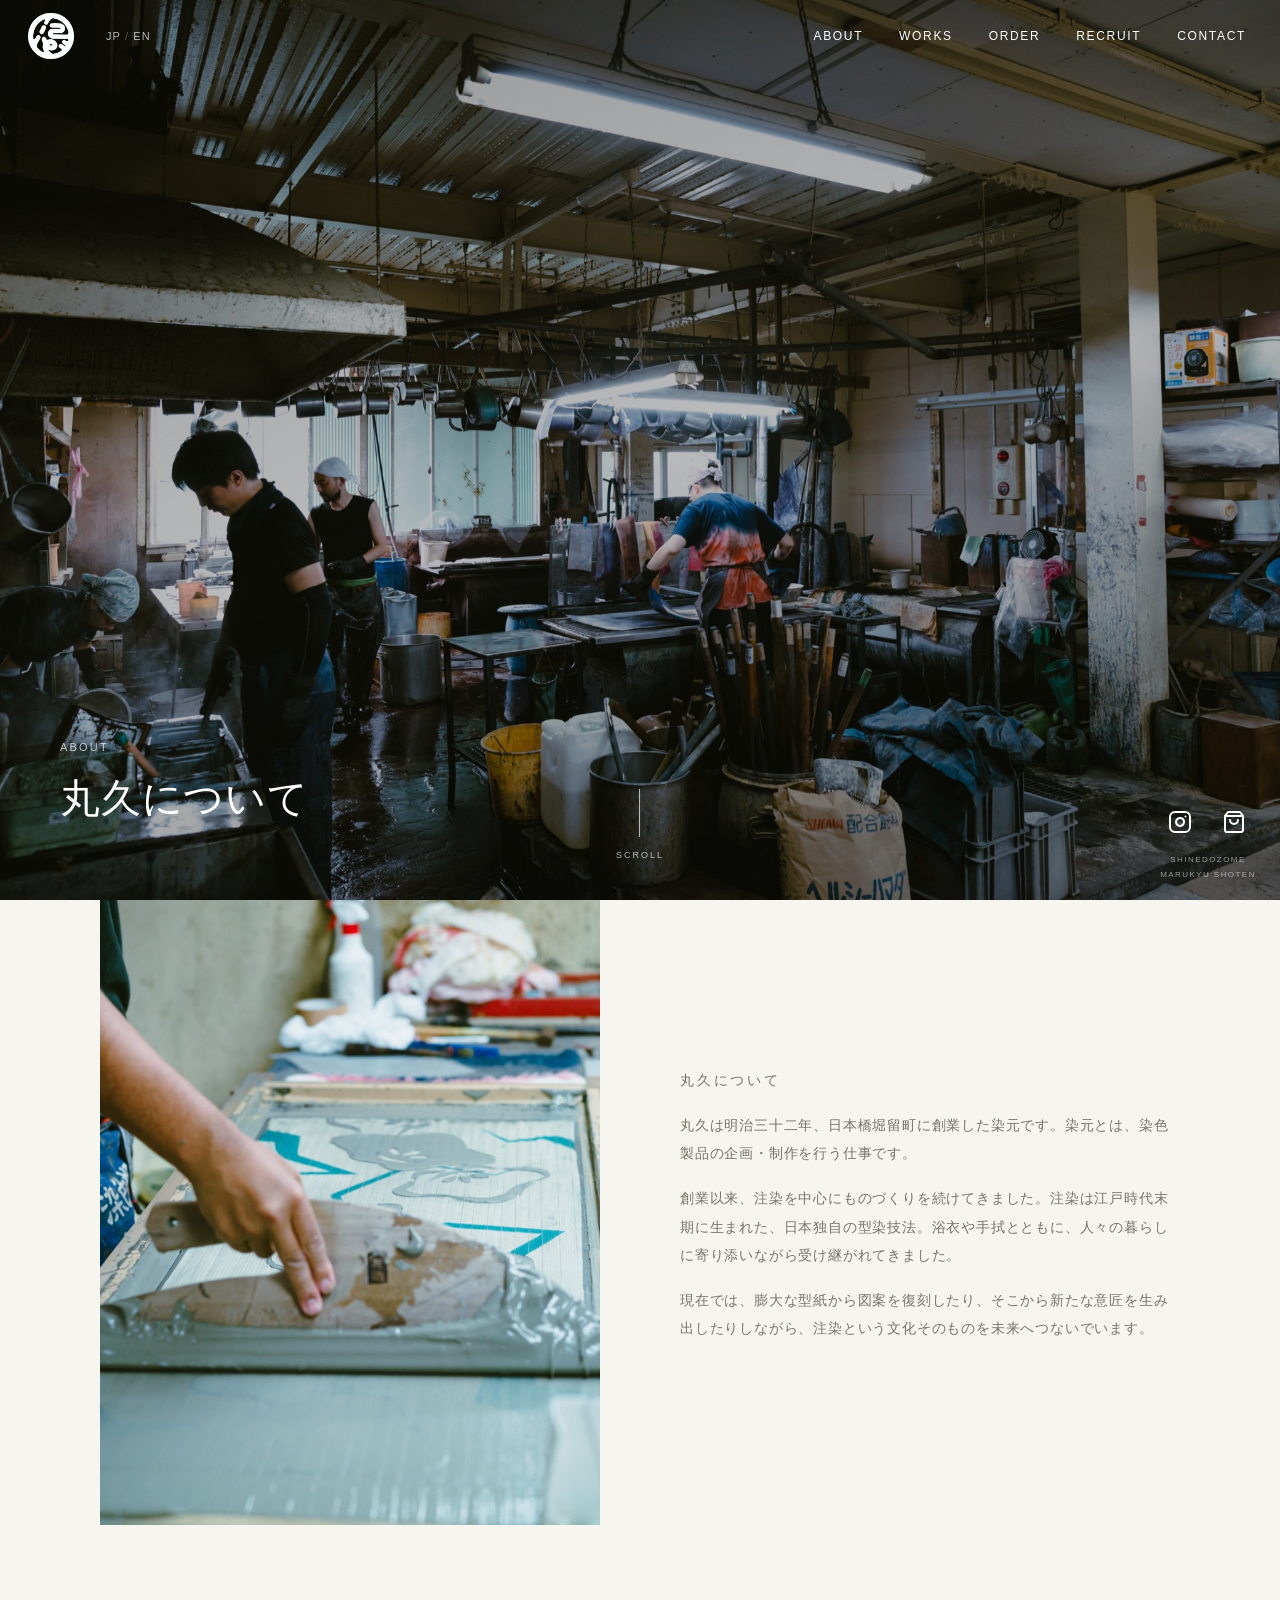
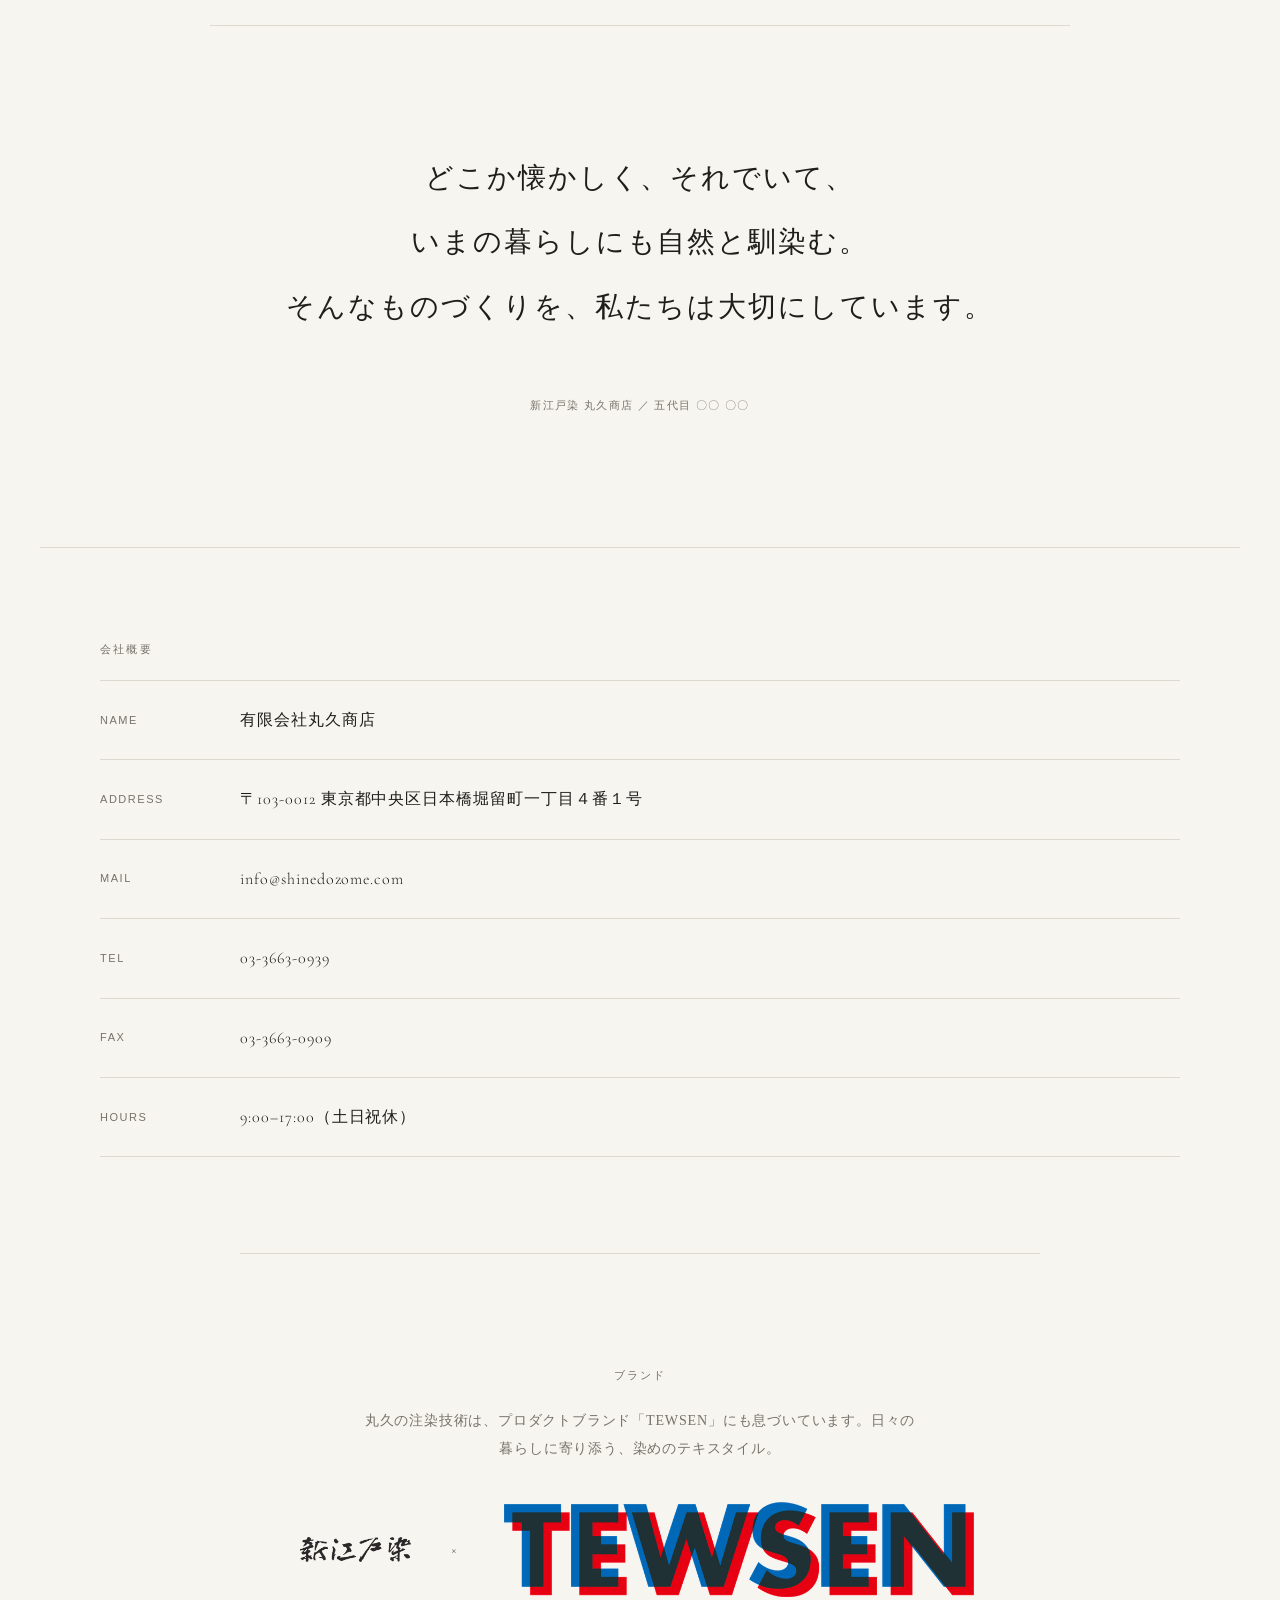
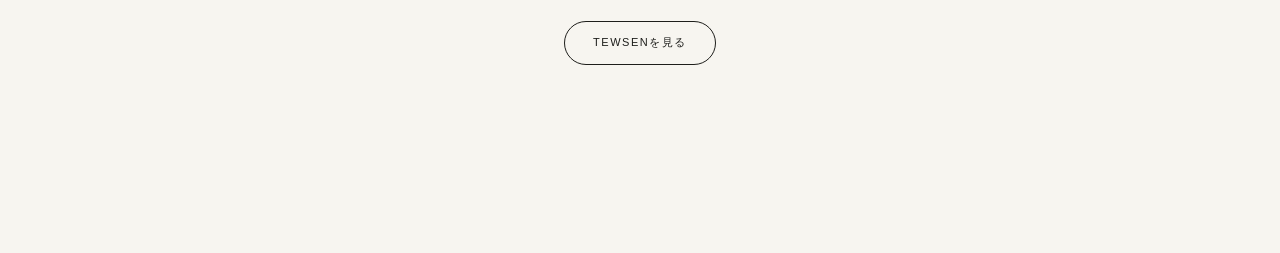
==== commit e40c2c00: "about page: philosophy/brand section, tewsen logo" ====
--- a/about.html
+++ b/about.html
@@ -3,6 +3,7 @@
 <head>
   <meta charset="utf-8"><meta name="viewport" content="width=device-width, initial-scale=1">
   <title>About | 新江戸染 丸久商店</title>
+  <meta name="description" content="東京・日本橋の注染テキスタイルメーカー、丸久商店について。">
   <link rel="icon" href="images/logo_mark.png">
   <link rel="preconnect" href="https://fonts.googleapis.com">
   <link rel="preconnect" href="https://fonts.gstatic.com" crossorigin>
@@ -27,12 +28,12 @@
 
 <main>
 
-  <!-- Hero -->
+  <!-- ①Hero -->
   <section class="page-hero-full">
-    <img class="page-hero-img" src="images/image_about_hero.jpg" alt="">
+    <img class="page-hero-img" src="images/image_about_hero.jpg" alt="染め場の様子">
     <div class="page-hero-text">
       <p class="page-label">About</p>
-      <h1 class="ja">私たちについて</h1>
+      <h1 class="ja">丸久について</h1>
       <h1 class="en">About</h1>
     </div>
     <div class="scroll-indicator">
@@ -41,69 +42,32 @@
     </div>
   </section>
 
-  <!-- リード -->
-  <section class="about-lead-section fade-in">
-    <p class="about-lead ja">日本橋で百二十年以上。<br>注染という技法を受け継ぎながら、<br>今の暮らしに寄り添う布をつくっています。</p>
-    <p class="about-lead en">Over 120 years in Nihonbashi.<br>Carrying forward the craft of chusen dyeing,<br>we make textiles that belong to everyday life today.</p>
-  </section>
-
-  <!-- 工房・ものづくり -->
+  <!-- ②丸久について -->
   <section class="about-split fade-in">
     <div class="about-split-img">
-      <img src="images/image_about_craft.jpg" alt="">
+      <img src="images/image_about_craft.jpg" alt="染め場での作業風景">
     </div>
     <div class="about-split-text">
-      <p class="page-label ja">ものづくりへの考え方</p>
-      <p class="page-label en">Our Approach</p>
-      <p class="ja">注染は、型紙と糊と染料だけで布に色を与える技法です。機械では出せない、にじみと濃淡が生まれます。</p>
-      <p class="ja">丸久はその工程を、染め場の職人とともに守り続けています。</p>
-      <p class="en">Chusen uses stencils, paste, and dye to color fabric — creating a depth and softness that no machine can replicate.</p>
-      <p class="en">At Marukyu, we protect this process alongside the craftspeople who practice it.</p>
+      <p class="page-label ja">丸久について</p>
+      <p class="page-label en">Our Story</p>
+      <p class="ja">丸久は明治三十二年、日本橋堀留町に創業した染元です。染元とは、染色製品の企画・制作を行う仕事です。</p>
+      <p class="ja">創業以来、注染を中心にものづくりを続けてきました。注染は江戸時代末期に生まれた、日本独自の型染技法。浴衣や手拭とともに、人々の暮らしに寄り添いながら受け継がれてきました。</p>
+      <p class="ja">現在では、膨大な型紙から図案を復刻したり、そこから新たな意匠を生み出したりしながら、注染という文化そのものを未来へつないでいます。</p>
+      <p class="en">Marukyu was founded in 1899 in Horidomecho, Nihonbashi, as a someimoto — a maker that plans and produces dyed textiles.</p>
+      <p class="en">Since then, our work has centered on chusen, a stencil-dyeing technique born in the late Edo period and carried forward through yukata and tenugui.</p>
+      <p class="en">Today we draw on a vast archive of stencils, reviving old patterns and creating new ones — carrying the culture of chusen itself into the future.</p>
     </div>
   </section>
 
-  <!-- 代表紹介 -->
-  <section class="about-representative fade-in">
-    <div class="about-rep-img">
-      <img src="images/image_about_representative.jpg" alt="">
-    </div>
-    <div class="about-rep-text">
-      <p class="page-label ja">代表について</p>
-      <p class="page-label en">Representative</p>
-      <p class="ja">五代目として丸久商店を受け継ぎ、<br>注染の仕事を今の暮らしへつなげています。</p>
-      <p class="en">As the fifth-generation owner of Marukyu Shoten,<br>I carry the craft of chusen into everyday life today.</p>
-    </div>
+  <!-- ③Philosophy（会社の思想として。代表個人の紹介ではない） -->
+  <section class="about-philosophy-section fade-in">
+    <p class="about-philosophy-text ja">どこか懐かしく、それでいて、<br>いまの暮らしにも自然と馴染む。<br>そんなものづくりを、私たちは大切にしています。</p>
+    <p class="about-philosophy-text en">Something quietly nostalgic, yet at home<br>in everyday life today.<br>That is the kind of making we hold onto.</p>
+    <!-- 五代目氏名は仮。確定次第差し替え -->
+    <p class="about-philosophy-signature">新江戸染 丸久商店 ／ 五代目 〇〇 〇〇</p>
   </section>
 
-  <!-- 年表 -->
-  <section class="about-timeline-section fade-in">
-    <p class="page-label ja">歩み</p>
-    <p class="page-label en">History</p>
-    <dl class="about-timeline">
-      <div class="about-timeline-item">
-        <dt>1899</dt>
-        <dd class="ja">東京・日本橋堀留町に創業</dd>
-        <dd class="en">Founded in Horidomecho, Nihonbashi, Tokyo</dd>
-      </div>
-      <div class="about-timeline-item">
-        <dt>1960s</dt>
-        <dd class="ja">注染浴衣・手拭の問屋として拡大</dd>
-        <dd class="en">Expanded as a wholesaler of chusen yukata and tenugui</dd>
-      </div>
-      <div class="about-timeline-item">
-        <dt>2000s</dt>
-        <dd class="ja">現代ブランド・デザイナーとのコラボレーション開始</dd>
-        <dd class="en">Began collaborations with contemporary brands and designers</dd>
-      </div>
-      <div class="about-timeline-item">
-        <dt>Now</dt>
-        <dd class="ja">OEM・オリジナル製作・ECを展開</dd>
-        <dd class="en">OEM production, original works, and online retail</dd>
-      </div>
-    </dl>
-  </section>
-
-  <!-- 会社概要 -->
+  <!-- ④Company -->
   <section class="about-info-section fade-in">
     <p class="page-label ja">会社概要</p>
     <p class="page-label en">Company Info</p>
@@ -129,6 +93,28 @@
     </dl>
   </section>
 
+  <!-- ⑤Brand / TEWSENへの導線 -->
+  <section class="about-brand-section fade-in">
+    <p class="page-label ja">ブランド</p>
+    <p class="page-label en">Brand</p>
+    <p class="about-brand-lead ja">丸久の注染技術は、プロダクトブランド「TEWSEN」にも息づいています。日々の暮らしに寄り添う、染めのテキスタイル。</p>
+    <p class="about-brand-lead en">Marukyu's chusen craftsmanship also lives on in TEWSEN, our product brand for everyday textiles.</p>
+    <div class="about-brand-logos">
+      <div class="about-brand-logo">
+        <img src="images/brush_shinedozome.png" alt="新江戸染">
+      </div>
+      <span class="about-brand-logo-sep" aria-hidden="true">×</span>
+      <div class="about-brand-logo">
+        <!-- リンク先URL要確認。現状は仮リンク -->
+        <a href="#" aria-label="TEWSEN"><img src="images/logo_tewsen.png" alt="TEWSEN"></a>
+      </div>
+    </div>
+    <a class="button" href="#" style="margin-top:48px;">
+      <span class="ja">TEWSENを見る</span>
+      <span class="en">View TEWSEN</span>
+    </a>
+  </section>
+
 </main>
 <script src="script.js"></script>
 </body>
--- a/style.css
+++ b/style.css
@@ -193,21 +193,20 @@
 
 /* ── Hero slider ── */
 .hero-slider {
-  position: relative; height: 100svh; min-height: 100vh; overflow: hidden;
-  background: #111;
+  position: relative; min-height: 100vh; overflow: hidden;
+  background: #111; padding-top: var(--header-h);
 }
 .hero-slide {
-  position: absolute; inset: 0;
+  position: absolute; inset: var(--header-h) 0 0 0;
   opacity: 0; transition: opacity 2.2s ease;
 }
 .hero-slide img {
-  width: 100%; height: 100%; object-fit: cover;
+  width: 100%; height: calc(100vh - var(--header-h)); object-fit: cover;
 }
 .hero-slide.is-active { opacity: 1; }
 .hero-slider::after {
-  content: ""; position: absolute; inset: 0;
+  content: ""; position: absolute; inset: var(--header-h) 0 0 0;
   background:
-    linear-gradient(180deg, rgba(0,0,0,.4), transparent 22%),
     linear-gradient(90deg, rgba(0,0,0,.45) 0%, rgba(0,0,0,.2) 40%, transparent 70%),
     linear-gradient(0deg, rgba(0,0,0,.22), transparent 32%);
   pointer-events: none;
@@ -869,43 +868,76 @@
   line-height: 2;
   margin: 0 0 1.2em;
 }
-.about-timeline-section {
+.about-info-section {
   max-width: 1200px;
   margin: 0 auto;
   padding: 80px 60px;
   border-top: 1px solid var(--line);
 }
-.about-timeline {
-  margin-top: 40px;
-  display: grid;
-  grid-template-columns: repeat(2, 1fr);
-  gap: 0;
+
+/* ── About: Philosophy（会社の思想。代表個人ではない） ── */
+.about-philosophy-section {
+  max-width: 860px;
+  margin: 0 auto;
+  padding: 120px 60px;
+  text-align: center;
   border-top: 1px solid var(--line);
 }
-.about-timeline-item {
-  padding: 32px 40px 32px 0;
-  border-bottom: 1px solid var(--line);
-}
-.about-timeline-item:nth-child(even) { padding-left: 40px; border-left: 1px solid var(--line); }
-.about-timeline-item dt {
+.about-philosophy-text {
+  font-family: var(--font-ja);
+  font-size: clamp(19px, 2.2vw, 28px);
+  line-height: 2.3;
+  letter-spacing: .07em;
+  color: var(--text);
+  margin: 0;
+}
+.about-philosophy-signature {
+  margin-top: 56px;
+  color: var(--muted);
+  font-family: var(--font-ui);
+  font-size: 11px;
+  letter-spacing: .12em;
+}
+
+/* ── About: Brand（TEWSENへの導線） ── */
+.about-brand-section {
+  max-width: 800px;
+  margin: 0 auto;
+  padding: 100px 60px 140px;
+  border-top: 1px solid var(--line);
+  text-align: center;
+}
+.about-brand-lead {
+  color: var(--muted);
+  font-size: clamp(14px, 1.1vw, 16px);
+  line-height: 2;
+  max-width: 560px;
+  margin: 0 auto;
+}
+.about-brand-logos {
+  display: flex;
+  align-items: center;
+  justify-content: center;
+  gap: 40px;
+  margin-top: 64px;
+}
+.about-brand-logo {
+  display: flex;
+  align-items: center;
+  justify-content: center;
+  height: 46px;
+}
+.about-brand-logo img {
+  height: 100%;
+  width: auto;
+  object-fit: contain;
+  filter: none;
+}
+.about-brand-logo-sep {
   font-family: var(--font-en);
-  font-size: 13px;
+  font-size: 15px;
   font-weight: 300;
-  letter-spacing: .14em;
-  color: var(--muted);
-  margin-bottom: 10px;
-}
-.about-timeline-item dd {
-  margin: 0;
-  font-size: clamp(14px, 1.1vw, 16px);
-  line-height: 1.8;
-  color: var(--text);
-}
-.about-info-section {
-  max-width: 1200px;
-  margin: 0 auto;
-  padding: 80px 60px 120px;
-  border-top: 1px solid var(--line);
+  color: var(--muted);
 }
 
 /* ── Works ── */
@@ -973,9 +1005,11 @@
   .page-hero-full .page-hero-text { padding: 0 28px 60px; }
   .about-lead-section { padding: 72px 28px; }
   .about-split { grid-template-columns: 1fr; gap: 40px; padding: 0 28px 80px; }
-  .about-timeline-section, .about-info-section { padding: 60px 28px; }
-  .about-timeline { grid-template-columns: 1fr; }
-  .about-timeline-item:nth-child(even) { padding-left: 0; border-left: none; }
+  .about-info-section { padding: 60px 28px; }
+  .about-philosophy-section { padding: 80px 28px; }
+  .about-brand-section { padding: 60px 28px 90px; }
+  .about-brand-logos { gap: 24px; margin-top: 48px; }
+  .about-brand-logo { height: 34px; }
   .works-category-section { padding: 60px 28px; }
   .works-category-grid { grid-template-columns: 1fr 1fr; }
   .works-cat-large { grid-column: span 2; }
@@ -1112,35 +1146,6 @@
   height: calc(100vh - var(--header-h));
   object-fit: cover;
 }
-
-/* ── About: 代表紹介 ── */
-.about-representative {
-  max-width: 1200px;
-  margin: 0 auto;
-  padding: 0 60px 100px;
-  display: grid;
-  grid-template-columns: 1fr 1fr;
-  gap: 80px;
-  align-items: center;
-  border-top: 1px solid var(--line);
-}
-.about-rep-img {
-  aspect-ratio: 3 / 4;
-  overflow: hidden;
-}
-.about-rep-img img {
-  width: 100%; height: 100%; object-fit: cover; display: block;
-  transition: transform .8s ease;
-}
-.about-representative:hover .about-rep-img img { transform: scale(1.03); }
-.about-rep-text { padding: 20px 0; }
-.about-rep-text p {
-  color: var(--muted);
-  font-size: clamp(15px, 1.2vw, 18px);
-  line-height: 2.1;
-  margin: 0 0 1em;
-}
-.about-rep-text p:last-child { margin-bottom: 0; }
 
 /* ── Works: Masonry風ギャラリー ── */
 .works-gallery-section {
@@ -1243,11 +1248,6 @@
 
 /* ── Mobile ── */
 @media (max-width: 800px) {
-  .about-representative {
-    grid-template-columns: 1fr;
-    gap: 40px;
-    padding: 60px 28px 80px;
-  }
   .works-gallery-section { padding: 60px 20px 40px; }
   .works-gallery { columns: 2; column-gap: 12px; }
   .works-item { margin-bottom: 12px; }
@@ -1261,53 +1261,3 @@
 @media (max-width: 480px) {
   .works-gallery { columns: 1; }
 }
-#loaderMarkStage svg { width: 100%; height: 100%; display: block; }
-/* ── Loader 調整: 屋号サイズ控えめ・余韻フェード ── */
-.loader { transition: opacity 1.8s ease, visibility 1.8s ease; }
-.loader-brush { transition: opacity 1.1s ease, transform 1.1s ease; }
-.loader-year  { transition: opacity 1.1s ease, transform 1.1s ease; }
-.loader-shinedozome { height: clamp(20px, 2.4vw, 34px); }
-.loader-marukyu     { height: clamp(23px, 2.8vw, 38px); }
-
-/* ═══ サイト内アニメーション統一(指示表準拠) ═══ */
-
-/* 1. ページ表示: セクション全体がふわっと立ち上がる(450ms) */
-@keyframes pageEnter {
-  from { opacity: 0; transform: translateY(10px); }
-  to   { opacity: 1; transform: translateY(0); }
-}
-body:not(.is-loading) main { animation: pageEnter .45s ease-out both; }
-
-/* 2. スクロール表示: 既存fade-inを指示表の値に統一(20px/0.7s → 14px/0.55s) */
-.fade-in {
-  transform: translateY(14px);
-  transition: opacity .55s ease-out, transform .55s ease-out;
-}
-
-/* 3. 画像ホバー: 1.04倍→1.03倍・500ms・ホバーできる端末のみ */
-.works-item-img img { transition: transform .5s ease-out; }
-@media (hover: hover) and (pointer: fine) {
-  .works-item:hover .works-item-img img { transform: scale(1.03); }
-}
-@media (hover: none) {
-  .works-item:hover .works-item-img img { transform: none; }
-}
-
-/* 4. ナビリンク: 下線が左から右へ伸びる(250ms) */
-.nav a { position: relative; }
-.nav a::after {
-  content: ""; position: absolute; left: 0; bottom: -4px;
-  width: 100%; height: 1px; background: currentColor;
-  transform: scaleX(0); transform-origin: left;
-  transition: transform .25s ease-out;
-}
-@media (hover: hover) and (pointer: fine) {
-  .nav a:hover::after { transform: scaleX(1); }
-}
-
-/* アクセシビリティ: 動きを減らす設定 */
-@media (prefers-reduced-motion: reduce) {
-  body:not(.is-loading) main { animation: none; }
-  .fade-in { transform: none; }
-  .nav a::after { transition: none; }
-}
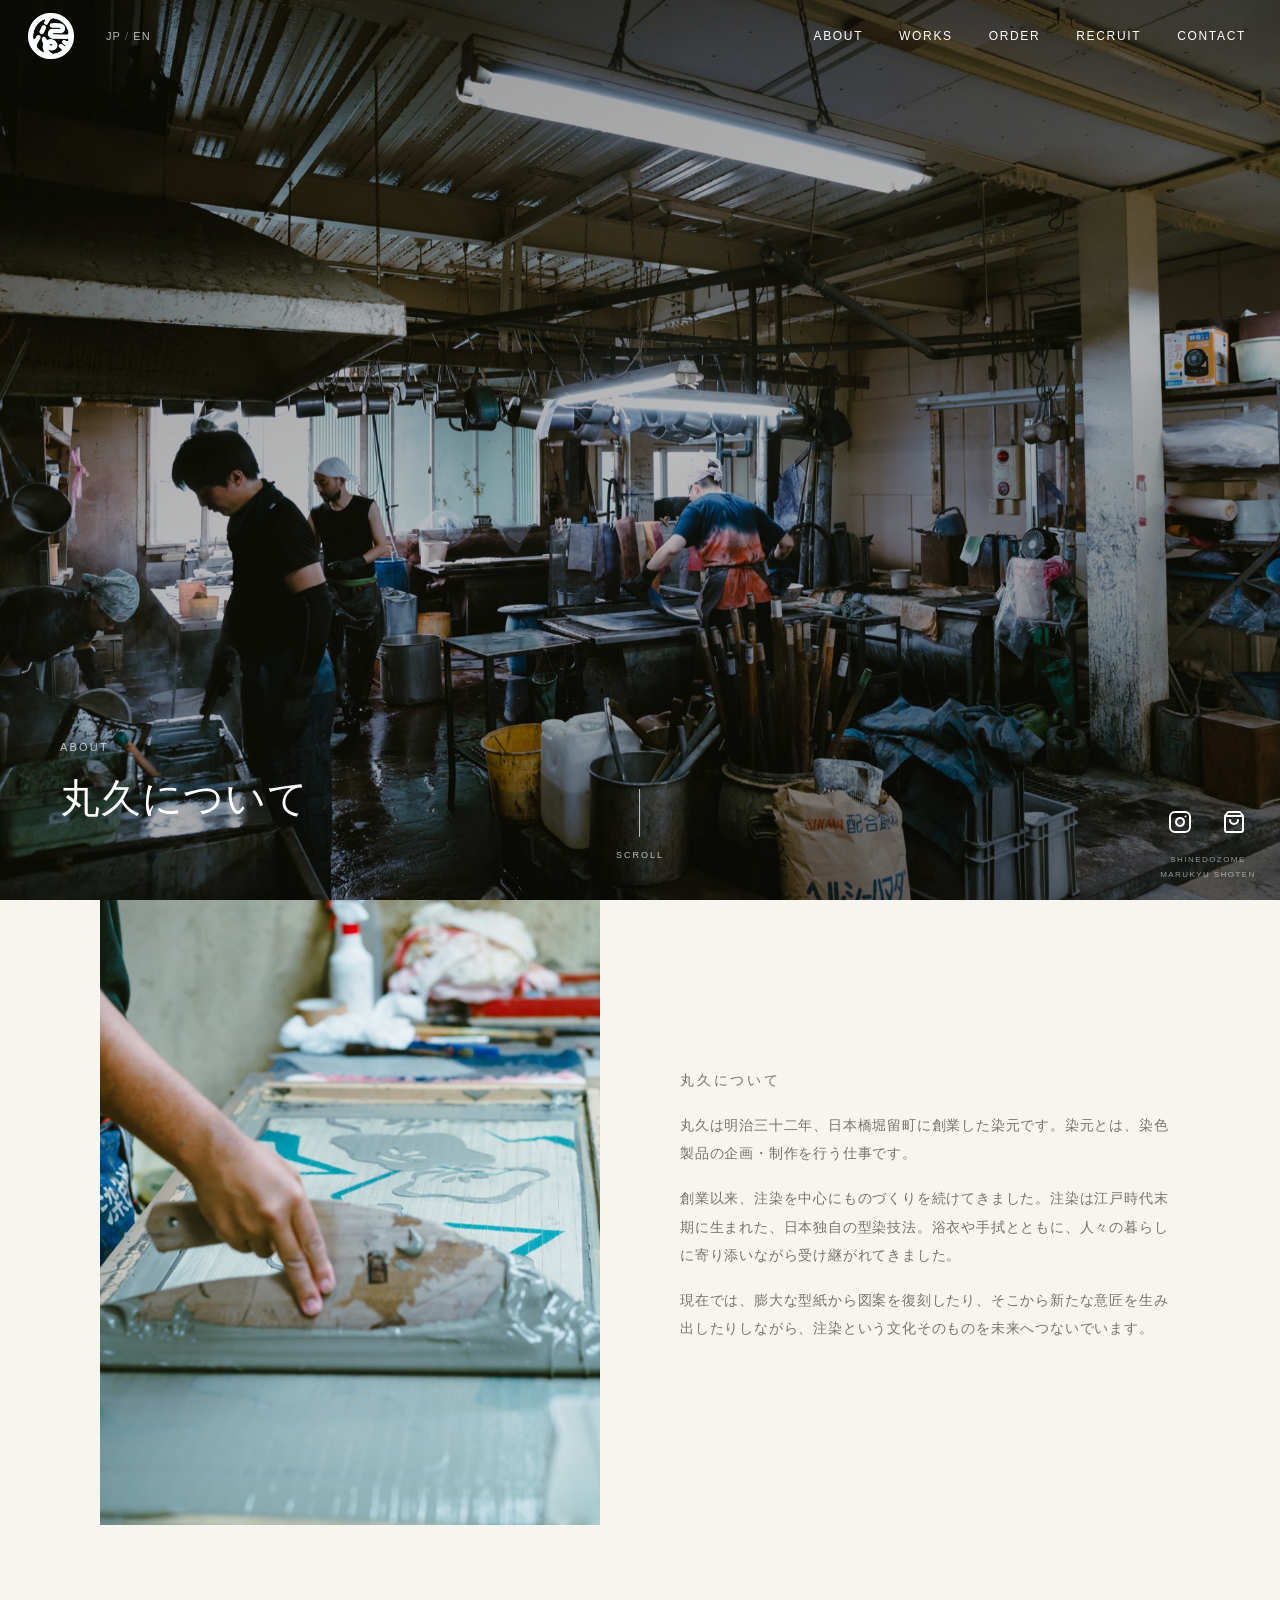
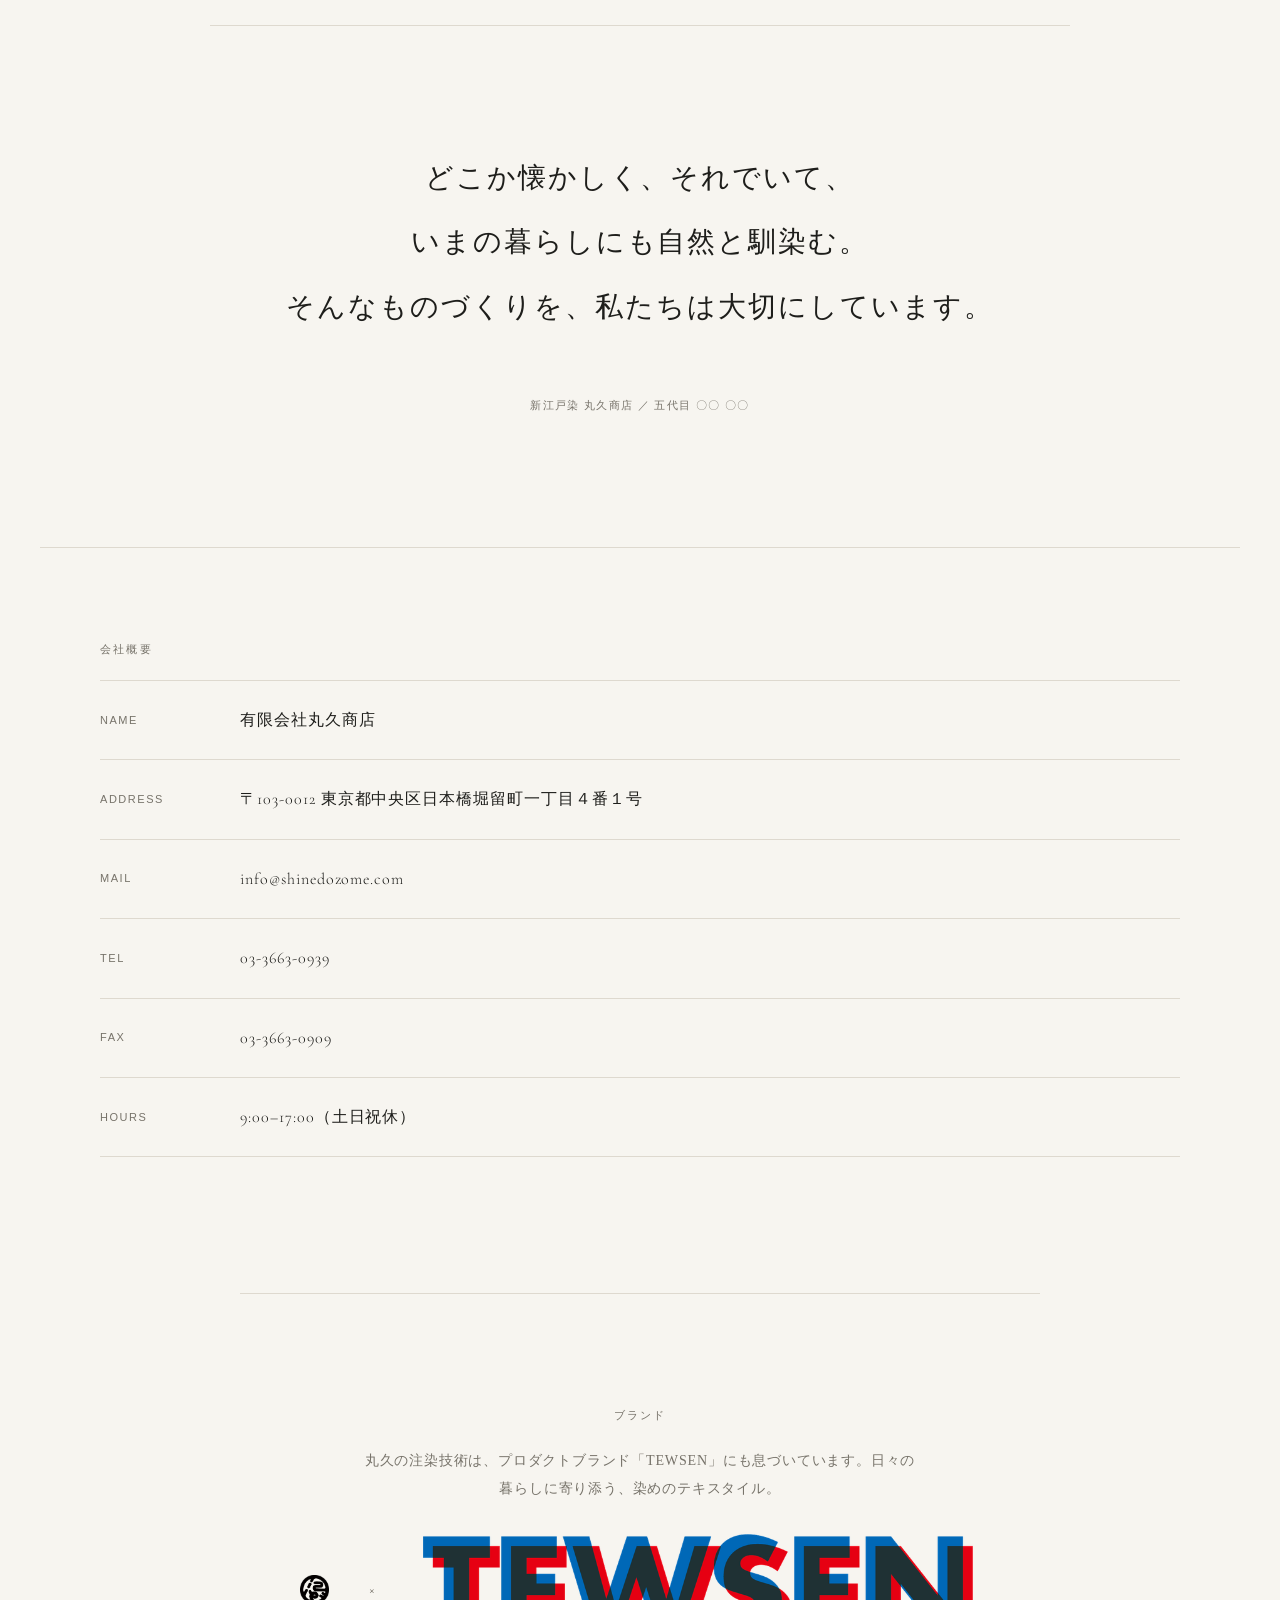
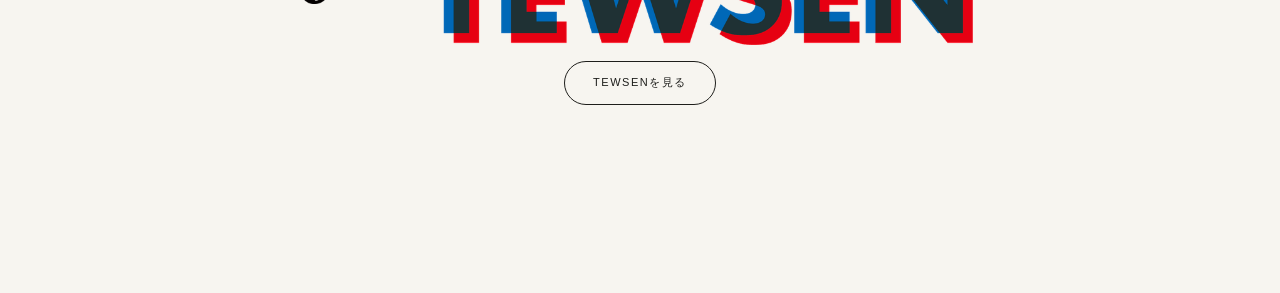
==== commit a0572849: "style.cssの意図しない巻き戻りを修正、about.htmlのTEWSENリンクを本番URLに更新 前コミット(about page: philosophy/brand section, tew" ====
--- a/about.html
+++ b/about.html
@@ -101,15 +101,14 @@
     <p class="about-brand-lead en">Marukyu's chusen craftsmanship also lives on in TEWSEN, our product brand for everyday textiles.</p>
     <div class="about-brand-logos">
       <div class="about-brand-logo">
-        <img src="images/brush_shinedozome.png" alt="新江戸染">
+        <img src="images/logo_mark.png" alt="新江戸染">
       </div>
       <span class="about-brand-logo-sep" aria-hidden="true">×</span>
       <div class="about-brand-logo">
-        <!-- リンク先URL要確認。現状は仮リンク -->
-        <a href="#" aria-label="TEWSEN"><img src="images/logo_tewsen.png" alt="TEWSEN"></a>
+        <a href="https://www.instagram.com/tewsen/" target="_blank" rel="noopener" aria-label="TEWSEN"><img src="images/logo_tewsen.png" alt="TEWSEN"></a>
       </div>
     </div>
-    <a class="button" href="#" style="margin-top:48px;">
+    <a class="button" href="https://www.instagram.com/tewsen/" target="_blank" rel="noopener" style="margin-top:48px;">
       <span class="ja">TEWSENを見る</span>
       <span class="en">View TEWSEN</span>
     </a>
--- a/style.css
+++ b/style.css
@@ -9,6 +9,17 @@
   --font-ja: 'Yu Mincho', 'YuMincho', 'Hiragino Mincho ProN', '游明朝', serif;
   --font-ui: 'Helvetica Neue', Arial, sans-serif;
   --header-h: 72px;
+  /* 和晒テクスチャ用(未使用・画像未用意のため none のまま。使う際は --wazarashi-texture に url() を指定) */
+  --wazarashi-texture: none;
+  --wazarashi-texture-size: auto;
+}
+
+/* 和晒テクスチャ背景(準備のみ・現状どの要素にも適用していません) */
+.page-background {
+  background-color: #fff;
+  background-image: var(--wazarashi-texture, none);
+  background-repeat: repeat;
+  background-size: var(--wazarashi-texture-size, auto);
 }
 
 * { box-sizing: border-box; }
@@ -193,34 +204,92 @@
 
 /* ── Hero slider ── */
 .hero-slider {
-  position: relative; min-height: 100vh; overflow: hidden;
-  background: #111; padding-top: var(--header-h);
+  position: relative; height: 100svh; min-height: 100vh; overflow: hidden;
+  background: #111;
 }
 .hero-slide {
-  position: absolute; inset: var(--header-h) 0 0 0;
+  position: absolute; inset: 0;
   opacity: 0; transition: opacity 2.2s ease;
 }
 .hero-slide img {
-  width: 100%; height: calc(100vh - var(--header-h)); object-fit: cover;
+  width: 100%; height: 100%; object-fit: cover;
 }
 .hero-slide.is-active { opacity: 1; }
 .hero-slider::after {
-  content: ""; position: absolute; inset: var(--header-h) 0 0 0;
+  content: ""; position: absolute; inset: 0;
   background:
+    linear-gradient(180deg, rgba(0,0,0,.4), transparent 22%),
     linear-gradient(90deg, rgba(0,0,0,.45) 0%, rgba(0,0,0,.2) 40%, transparent 70%),
     linear-gradient(0deg, rgba(0,0,0,.22), transparent 32%);
   pointer-events: none;
 }
-.slide-dots {
+.hero-slides { display: contents; }
+
+/* ── Hero: prev/next(視覚的には隠し、キーボードフォーカス時のみ表示) ── */
+.hero-nav-btn {
+  position: absolute; z-index: 4; top: 50%; transform: translateY(-50%);
+  width: 44px; height: 44px; display: grid; place-items: center;
+  background: rgba(0,0,0,.35); color: #fff; border: none; border-radius: 50%;
+  font-size: 22px; line-height: 1; cursor: pointer;
+  opacity: 0; pointer-events: none;
+  transition: opacity .2s ease;
+}
+.hero-nav-prev { left: 20px; }
+.hero-nav-next { right: 20px; }
+.hero-nav-btn:focus-visible {
+  opacity: 1; pointer-events: auto;
+  outline: 2px solid #fff; outline-offset: 3px;
+}
+
+/* ── Hero: Featured links(Index左下、見出しテキストのみの控えめなリンク。他ページには出ない) ── */
+.hero-featured {
   position: absolute; z-index: 3;
-  left: 50%; bottom: 28px; transform: translateX(-50%);
-  display: flex; gap: 10px;
-}
-.slide-dots span {
-  width: 8px; height: 8px;
-  border: 1px solid rgba(255,255,255,.8); border-radius: 50%;
-}
-.slide-dots span.is-active { background: #fff; }
+  left: 34px; bottom: 56px;
+  max-width: min(360px, 60vw);
+  color: #fff;
+}
+.hero-featured-list { list-style: none; margin: 0; padding: 0; display: grid; gap: 8px; }
+.hero-featured-link {
+  position: relative;
+  display: inline-block; color: #fff;
+  font-family: var(--font-ja);
+  font-size: 13px; letter-spacing: .03em; line-height: 1.6;
+  opacity: .85;
+  text-decoration: none;
+  transition: opacity .2s ease;
+}
+/* 下線: .nav a::after と同じ、左から右へ伸びる方式(250ms) */
+.hero-featured-link::after {
+  content: ""; position: absolute; left: 0; bottom: -3px;
+  width: 100%; height: 1px; background: currentColor;
+  transform: scaleX(0); transform-origin: left;
+  transition: transform .25s ease-out;
+}
+@media (hover: hover) and (pointer: fine) {
+  .hero-featured-link:hover::after { transform: scaleX(1); }
+}
+.hero-featured-link:focus-visible::after { transform: scaleX(1); }
+.hero-featured-link:hover,
+.hero-featured-link:focus-visible {
+  opacity: 1;
+}
+.hero-featured-link:focus-visible { outline: 2px solid #fff; outline-offset: 3px; }
+
+@media (prefers-reduced-motion: reduce) {
+  .hero-featured-link::after { transition: none; }
+}
+
+@media (max-width: 800px) {
+  .hero-featured { left: 20px; bottom: 90px; max-width: 78vw; }
+  .hero-featured-item:not(:first-child) { display: none; }
+}
+
+/* ── Screen-reader only ── */
+.sr-only {
+  position: absolute; width: 1px; height: 1px;
+  padding: 0; margin: -1px; overflow: hidden;
+  clip: rect(0,0,0,0); white-space: nowrap; border: 0;
+}
 
 /* ── Inner pages ── */
 .page { min-height: 100vh; padding: calc(var(--header-h) + 80px) 40px 100px; }
@@ -871,7 +940,7 @@
 .about-info-section {
   max-width: 1200px;
   margin: 0 auto;
-  padding: 80px 60px;
+  padding: 80px 60px 120px;
   border-top: 1px solid var(--line);
 }
 
@@ -931,7 +1000,6 @@
   height: 100%;
   width: auto;
   object-fit: contain;
-  filter: none;
 }
 .about-brand-logo-sep {
   font-family: var(--font-en);
@@ -1261,3 +1329,53 @@
 @media (max-width: 480px) {
   .works-gallery { columns: 1; }
 }
+#loaderMarkStage svg { width: 100%; height: 100%; display: block; }
+/* ── Loader 調整: 屋号サイズ控えめ・余韻フェード ── */
+.loader { transition: opacity 1.8s ease, visibility 1.8s ease; }
+.loader-brush { transition: opacity 1.1s ease, transform 1.1s ease; }
+.loader-year  { transition: opacity 1.1s ease, transform 1.1s ease; }
+.loader-shinedozome { height: clamp(20px, 2.4vw, 34px); }
+.loader-marukyu     { height: clamp(23px, 2.8vw, 38px); }
+
+/* ═══ サイト内アニメーション統一(指示表準拠) ═══ */
+
+/* 1. ページ表示: セクション全体がふわっと立ち上がる(450ms) */
+@keyframes pageEnter {
+  from { opacity: 0; transform: translateY(10px); }
+  to   { opacity: 1; transform: translateY(0); }
+}
+body:not(.is-loading) main { animation: pageEnter .45s ease-out both; }
+
+/* 2. スクロール表示: 既存fade-inを指示表の値に統一(20px/0.7s → 14px/0.55s) */
+.fade-in {
+  transform: translateY(14px);
+  transition: opacity .55s ease-out, transform .55s ease-out;
+}
+
+/* 3. 画像ホバー: 1.04倍→1.03倍・500ms・ホバーできる端末のみ */
+.works-item-img img { transition: transform .5s ease-out; }
+@media (hover: hover) and (pointer: fine) {
+  .works-item:hover .works-item-img img { transform: scale(1.03); }
+}
+@media (hover: none) {
+  .works-item:hover .works-item-img img { transform: none; }
+}
+
+/* 4. ナビリンク: 下線が左から右へ伸びる(250ms) */
+.nav a { position: relative; }
+.nav a::after {
+  content: ""; position: absolute; left: 0; bottom: -4px;
+  width: 100%; height: 1px; background: currentColor;
+  transform: scaleX(0); transform-origin: left;
+  transition: transform .25s ease-out;
+}
+@media (hover: hover) and (pointer: fine) {
+  .nav a:hover::after { transform: scaleX(1); }
+}
+
+/* アクセシビリティ: 動きを減らす設定 */
+@media (prefers-reduced-motion: reduce) {
+  body:not(.is-loading) main { animation: none; }
+  .fade-in { transform: none; }
+  .nav a::after { transition: none; }
+}
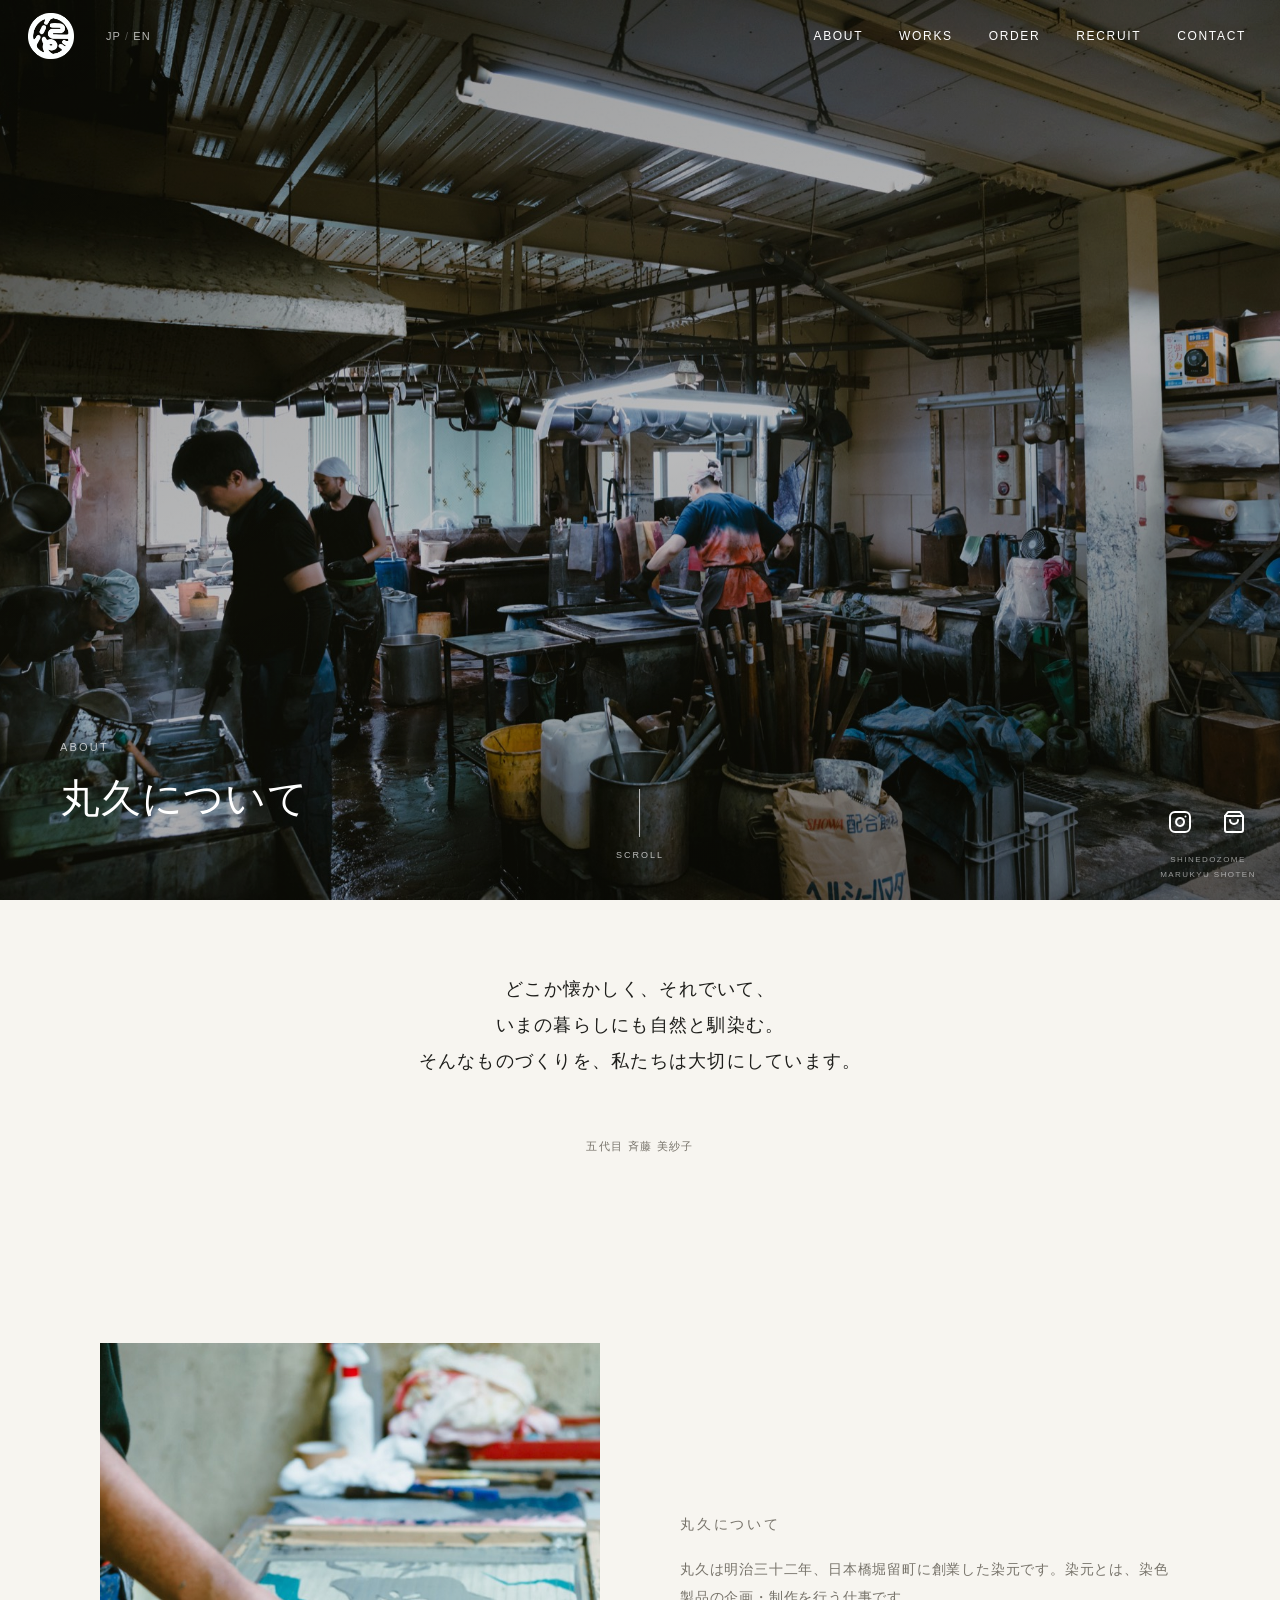
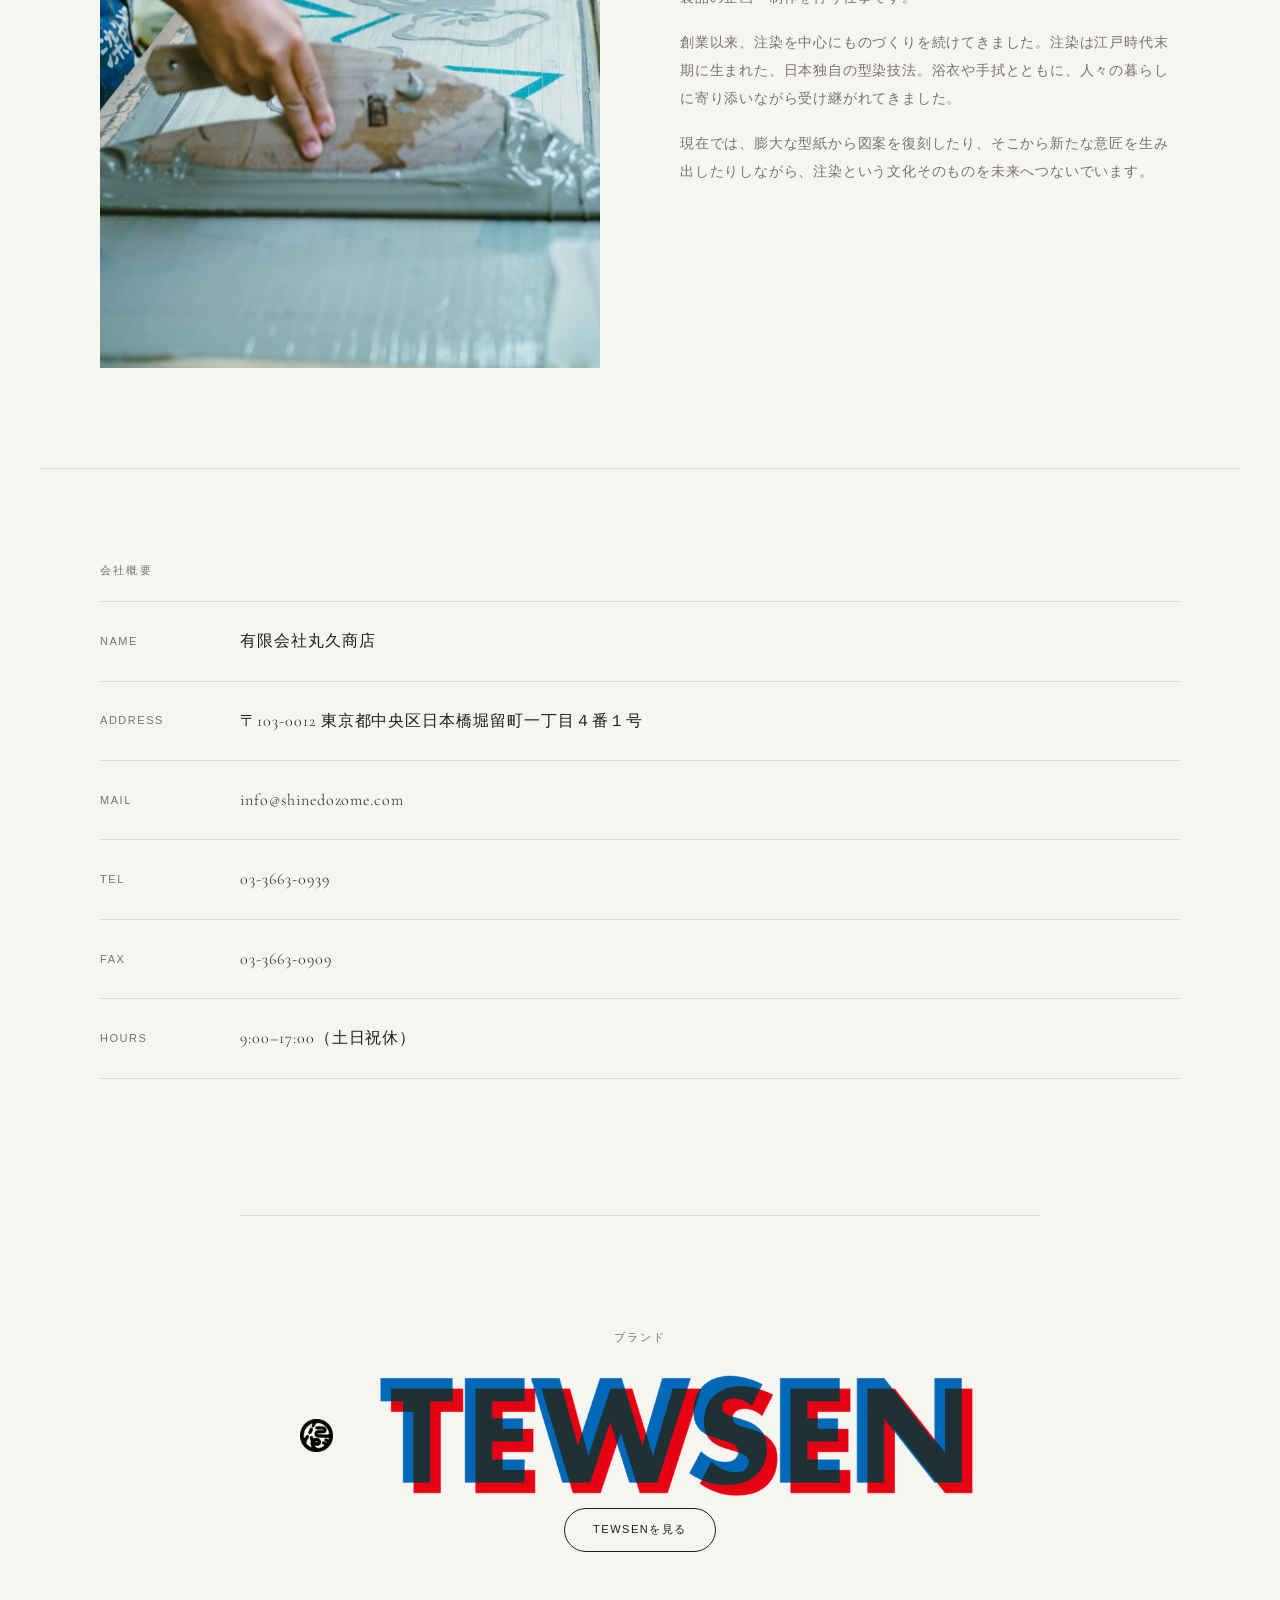
==== commit 0858489a: "aboutページ: セクション順変更・Philosophy縮小・Brand簡素化 - Philosophyセクションを丸久についてより前(Hero直後)へ移動 - Philosophyの罫線を削除、p" ====
--- a/about.html
+++ b/about.html
@@ -42,7 +42,14 @@
     </div>
   </section>
 
-  <!-- ②丸久について -->
+  <!-- ②Philosophy（会社の思想として。代表個人の紹介ではない） -->
+  <section class="about-philosophy-section fade-in">
+    <p class="about-philosophy-text ja">どこか懐かしく、それでいて、<br>いまの暮らしにも自然と馴染む。<br>そんなものづくりを、私たちは大切にしています。</p>
+    <p class="about-philosophy-text en">Something quietly nostalgic, yet at home<br>in everyday life today.<br>That is the kind of making we hold onto.</p>
+    <p class="about-philosophy-signature">五代目 斉藤 美紗子</p>
+  </section>
+
+  <!-- ③丸久について -->
   <section class="about-split fade-in">
     <div class="about-split-img">
       <img src="images/image_about_craft.jpg" alt="染め場での作業風景">
@@ -57,14 +64,6 @@
       <p class="en">Since then, our work has centered on chusen, a stencil-dyeing technique born in the late Edo period and carried forward through yukata and tenugui.</p>
       <p class="en">Today we draw on a vast archive of stencils, reviving old patterns and creating new ones — carrying the culture of chusen itself into the future.</p>
     </div>
-  </section>
-
-  <!-- ③Philosophy（会社の思想として。代表個人の紹介ではない） -->
-  <section class="about-philosophy-section fade-in">
-    <p class="about-philosophy-text ja">どこか懐かしく、それでいて、<br>いまの暮らしにも自然と馴染む。<br>そんなものづくりを、私たちは大切にしています。</p>
-    <p class="about-philosophy-text en">Something quietly nostalgic, yet at home<br>in everyday life today.<br>That is the kind of making we hold onto.</p>
-    <!-- 五代目氏名は仮。確定次第差し替え -->
-    <p class="about-philosophy-signature">新江戸染 丸久商店 ／ 五代目 〇〇 〇〇</p>
   </section>
 
   <!-- ④Company -->
@@ -97,14 +96,11 @@
   <section class="about-brand-section fade-in">
     <p class="page-label ja">ブランド</p>
     <p class="page-label en">Brand</p>
-    <p class="about-brand-lead ja">丸久の注染技術は、プロダクトブランド「TEWSEN」にも息づいています。日々の暮らしに寄り添う、染めのテキスタイル。</p>
-    <p class="about-brand-lead en">Marukyu's chusen craftsmanship also lives on in TEWSEN, our product brand for everyday textiles.</p>
     <div class="about-brand-logos">
-      <div class="about-brand-logo">
+      <div class="about-brand-logo about-brand-logo--mark">
         <img src="images/logo_mark.png" alt="新江戸染">
       </div>
-      <span class="about-brand-logo-sep" aria-hidden="true">×</span>
-      <div class="about-brand-logo">
+      <div class="about-brand-logo about-brand-logo--tewsen">
         <a href="https://www.instagram.com/tewsen/" target="_blank" rel="noopener" aria-label="TEWSEN"><img src="images/logo_tewsen.png" alt="TEWSEN"></a>
       </div>
     </div>
--- a/style.css
+++ b/style.css
@@ -920,7 +920,7 @@
 .about-split {
   max-width: 1200px;
   margin: 0 auto;
-  padding: 0 60px 100px;
+  padding: 88px 60px 100px;
   display: grid;
   grid-template-columns: 1fr 1fr;
   gap: 80px;
@@ -948,14 +948,13 @@
 .about-philosophy-section {
   max-width: 860px;
   margin: 0 auto;
-  padding: 120px 60px;
+  padding: 72px 60px 88px;
   text-align: center;
-  border-top: 1px solid var(--line);
 }
 .about-philosophy-text {
   font-family: var(--font-ja);
-  font-size: clamp(19px, 2.2vw, 28px);
-  line-height: 2.3;
+  font-size: clamp(15px, 1.4vw, 19px);
+  line-height: 2.0;
   letter-spacing: .07em;
   color: var(--text);
   margin: 0;
@@ -976,13 +975,6 @@
   border-top: 1px solid var(--line);
   text-align: center;
 }
-.about-brand-lead {
-  color: var(--muted);
-  font-size: clamp(14px, 1.1vw, 16px);
-  line-height: 2;
-  max-width: 560px;
-  margin: 0 auto;
-}
 .about-brand-logos {
   display: flex;
   align-items: center;
@@ -994,19 +986,14 @@
   display: flex;
   align-items: center;
   justify-content: center;
-  height: 46px;
 }
 .about-brand-logo img {
   height: 100%;
   width: auto;
   object-fit: contain;
 }
-.about-brand-logo-sep {
-  font-family: var(--font-en);
-  font-size: 15px;
-  font-weight: 300;
-  color: var(--muted);
-}
+.about-brand-logo--mark { height: 48px; }
+.about-brand-logo--tewsen { height: 28px; }
 
 /* ── Works ── */
 .works-category-section {
@@ -1072,12 +1059,13 @@
 @media (max-width: 800px) {
   .page-hero-full .page-hero-text { padding: 0 28px 60px; }
   .about-lead-section { padding: 72px 28px; }
-  .about-split { grid-template-columns: 1fr; gap: 40px; padding: 0 28px 80px; }
+  .about-split { grid-template-columns: 1fr; gap: 40px; padding: 60px 28px 80px; }
   .about-info-section { padding: 60px 28px; }
   .about-philosophy-section { padding: 80px 28px; }
   .about-brand-section { padding: 60px 28px 90px; }
   .about-brand-logos { gap: 24px; margin-top: 48px; }
-  .about-brand-logo { height: 34px; }
+  .about-brand-logo--mark { height: 36px; }
+  .about-brand-logo--tewsen { height: 20px; }
   .works-category-section { padding: 60px 28px; }
   .works-category-grid { grid-template-columns: 1fr 1fr; }
   .works-cat-large { grid-column: span 2; }
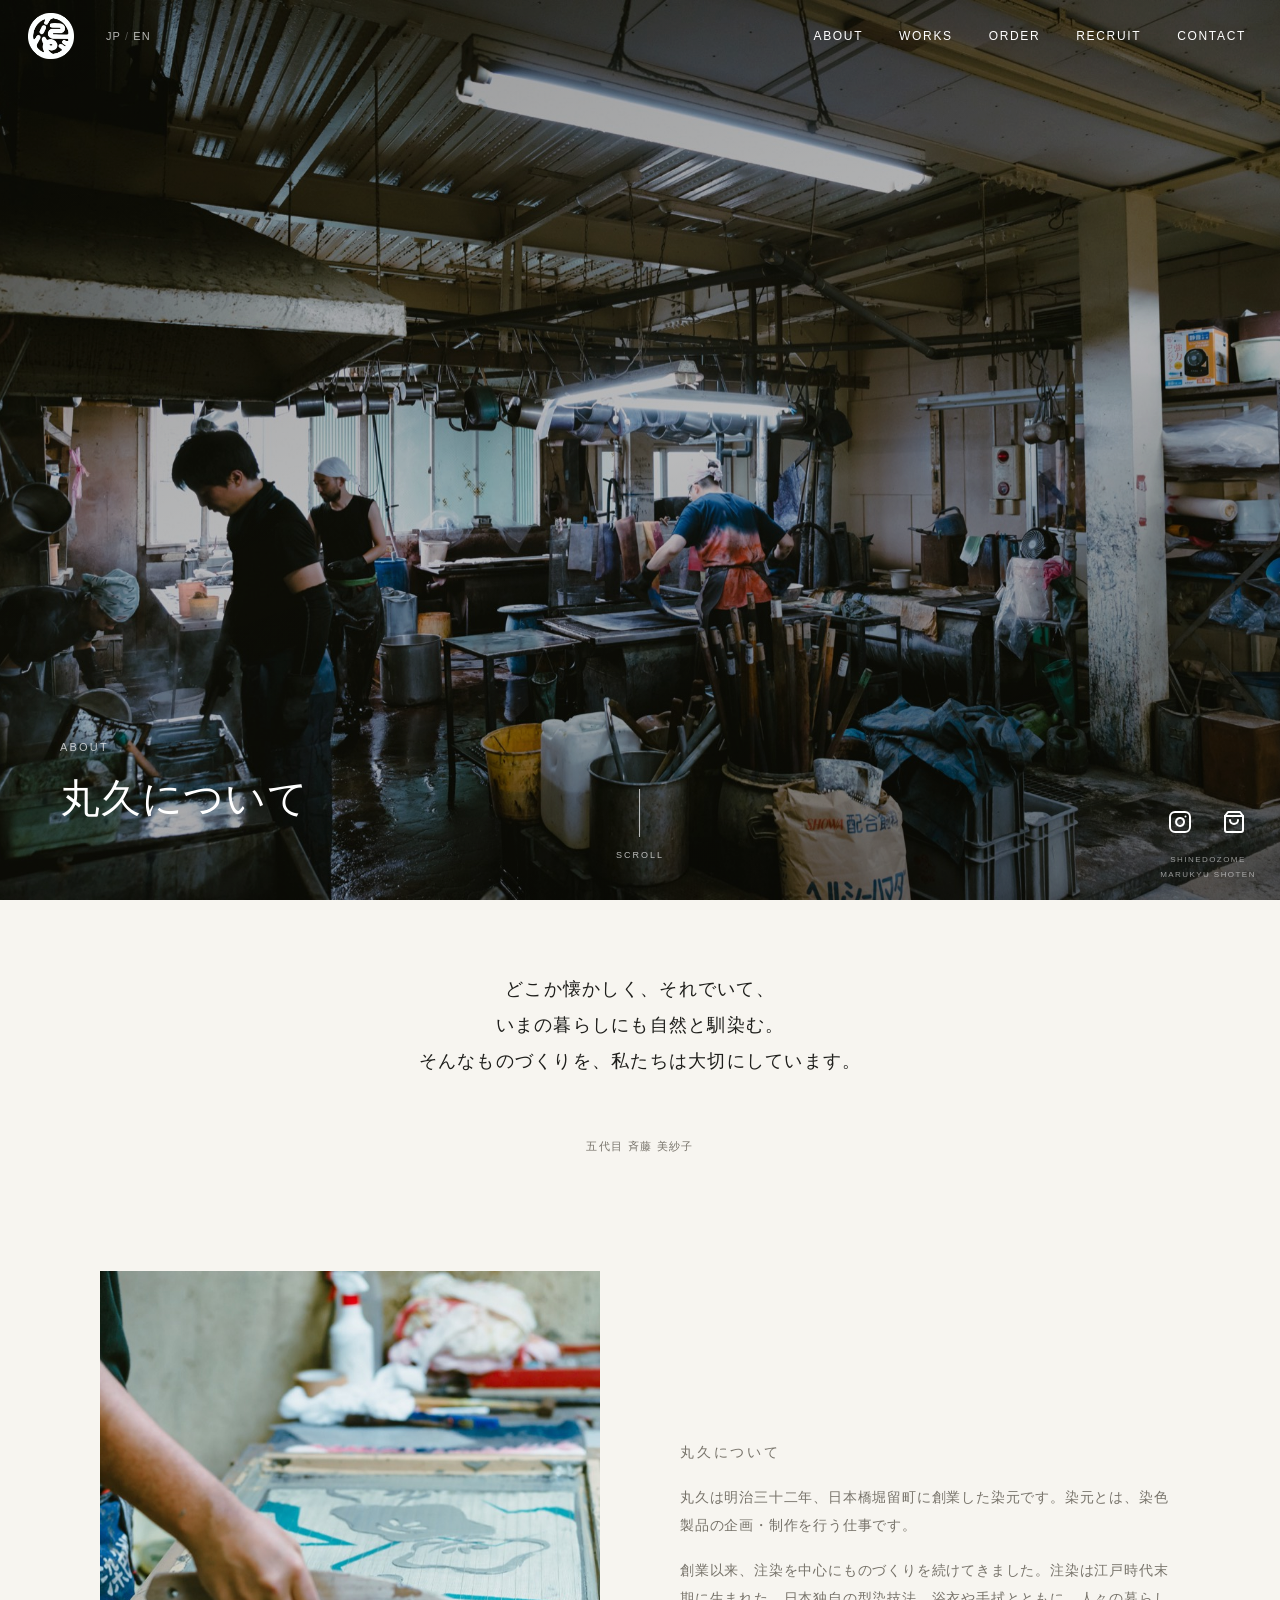
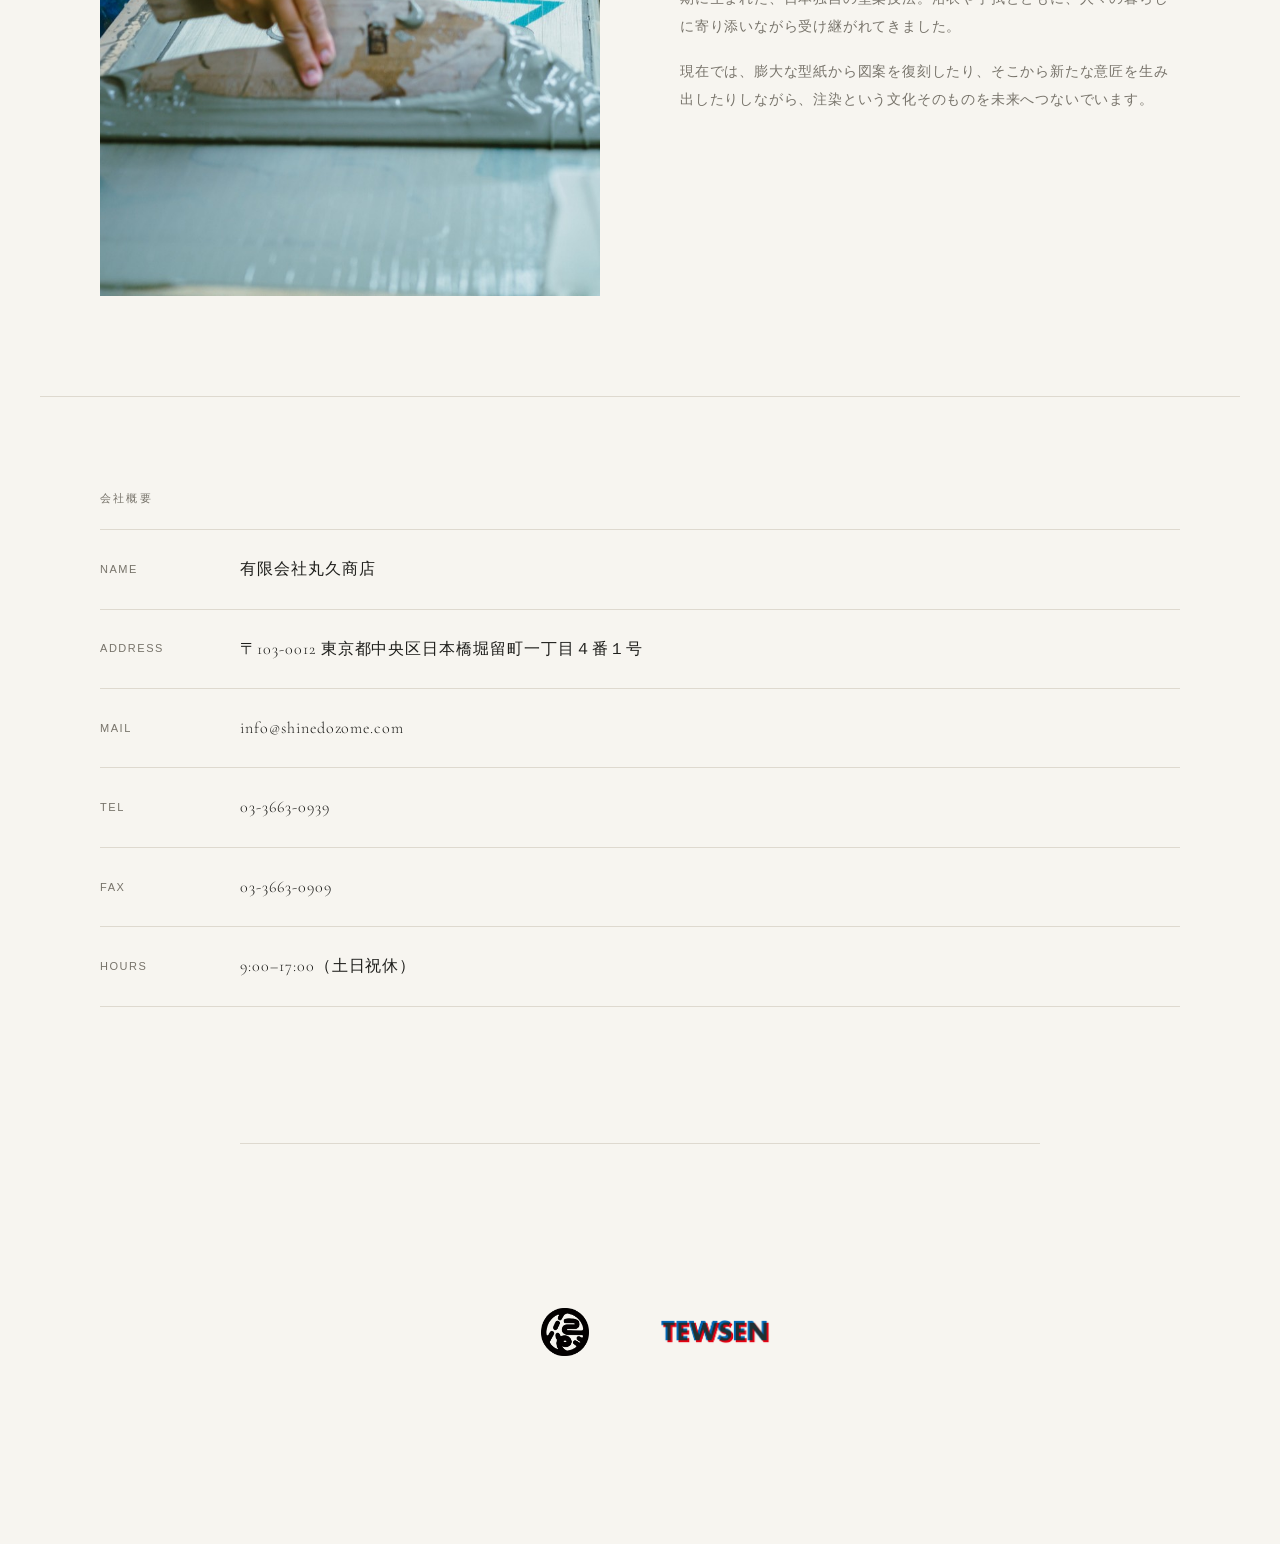
==== commit 65a80dcc: "aboutページ: 余白調整・Brandセクション簡素化・ロゴリンク追加 - Philosophy〜丸久について間の余白を縮小(desktop/mobile両方) - Brandセクションからpage" ====
--- a/about.html
+++ b/about.html
@@ -94,20 +94,14 @@
 
   <!-- ⑤Brand / TEWSENへの導線 -->
   <section class="about-brand-section fade-in">
-    <p class="page-label ja">ブランド</p>
-    <p class="page-label en">Brand</p>
     <div class="about-brand-logos">
-      <div class="about-brand-logo about-brand-logo--mark">
-        <img src="images/logo_mark.png" alt="新江戸染">
+      <div class="about-brand-logo">
+        <a href="https://www.instagram.com/shinedozome/" target="_blank" rel="noopener" aria-label="新江戸染 Instagram"><img src="images/logo_mark.png" alt="新江戸染"></a>
       </div>
-      <div class="about-brand-logo about-brand-logo--tewsen">
+      <div class="about-brand-logo">
         <a href="https://www.instagram.com/tewsen/" target="_blank" rel="noopener" aria-label="TEWSEN"><img src="images/logo_tewsen.png" alt="TEWSEN"></a>
       </div>
     </div>
-    <a class="button" href="https://www.instagram.com/tewsen/" target="_blank" rel="noopener" style="margin-top:48px;">
-      <span class="ja">TEWSENを見る</span>
-      <span class="en">View TEWSEN</span>
-    </a>
   </section>
 
 </main>
--- a/style.css
+++ b/style.css
@@ -920,7 +920,7 @@
 .about-split {
   max-width: 1200px;
   margin: 0 auto;
-  padding: 88px 60px 100px;
+  padding: 48px 60px 100px;
   display: grid;
   grid-template-columns: 1fr 1fr;
   gap: 80px;
@@ -948,7 +948,7 @@
 .about-philosophy-section {
   max-width: 860px;
   margin: 0 auto;
-  padding: 72px 60px 88px;
+  padding: 72px 60px 56px;
   text-align: center;
 }
 .about-philosophy-text {
@@ -986,14 +986,23 @@
   display: flex;
   align-items: center;
   justify-content: center;
+  width: 110px;
+  height: 48px;
+}
+.about-brand-logo a {
+  display: flex;
+  align-items: center;
+  justify-content: center;
+  width: 100%;
+  height: 100%;
 }
 .about-brand-logo img {
-  height: 100%;
+  max-width: 100%;
+  max-height: 100%;
   width: auto;
+  height: auto;
   object-fit: contain;
 }
-.about-brand-logo--mark { height: 48px; }
-.about-brand-logo--tewsen { height: 28px; }
 
 /* ── Works ── */
 .works-category-section {
@@ -1059,13 +1068,12 @@
 @media (max-width: 800px) {
   .page-hero-full .page-hero-text { padding: 0 28px 60px; }
   .about-lead-section { padding: 72px 28px; }
-  .about-split { grid-template-columns: 1fr; gap: 40px; padding: 60px 28px 80px; }
+  .about-split { grid-template-columns: 1fr; gap: 40px; padding: 32px 28px 80px; }
   .about-info-section { padding: 60px 28px; }
-  .about-philosophy-section { padding: 80px 28px; }
+  .about-philosophy-section { padding: 60px 28px 40px; }
   .about-brand-section { padding: 60px 28px 90px; }
   .about-brand-logos { gap: 24px; margin-top: 48px; }
-  .about-brand-logo--mark { height: 36px; }
-  .about-brand-logo--tewsen { height: 20px; }
+  .about-brand-logo { width: 84px; height: 36px; }
   .works-category-section { padding: 60px 28px; }
   .works-category-grid { grid-template-columns: 1fr 1fr; }
   .works-cat-large { grid-column: span 2; }
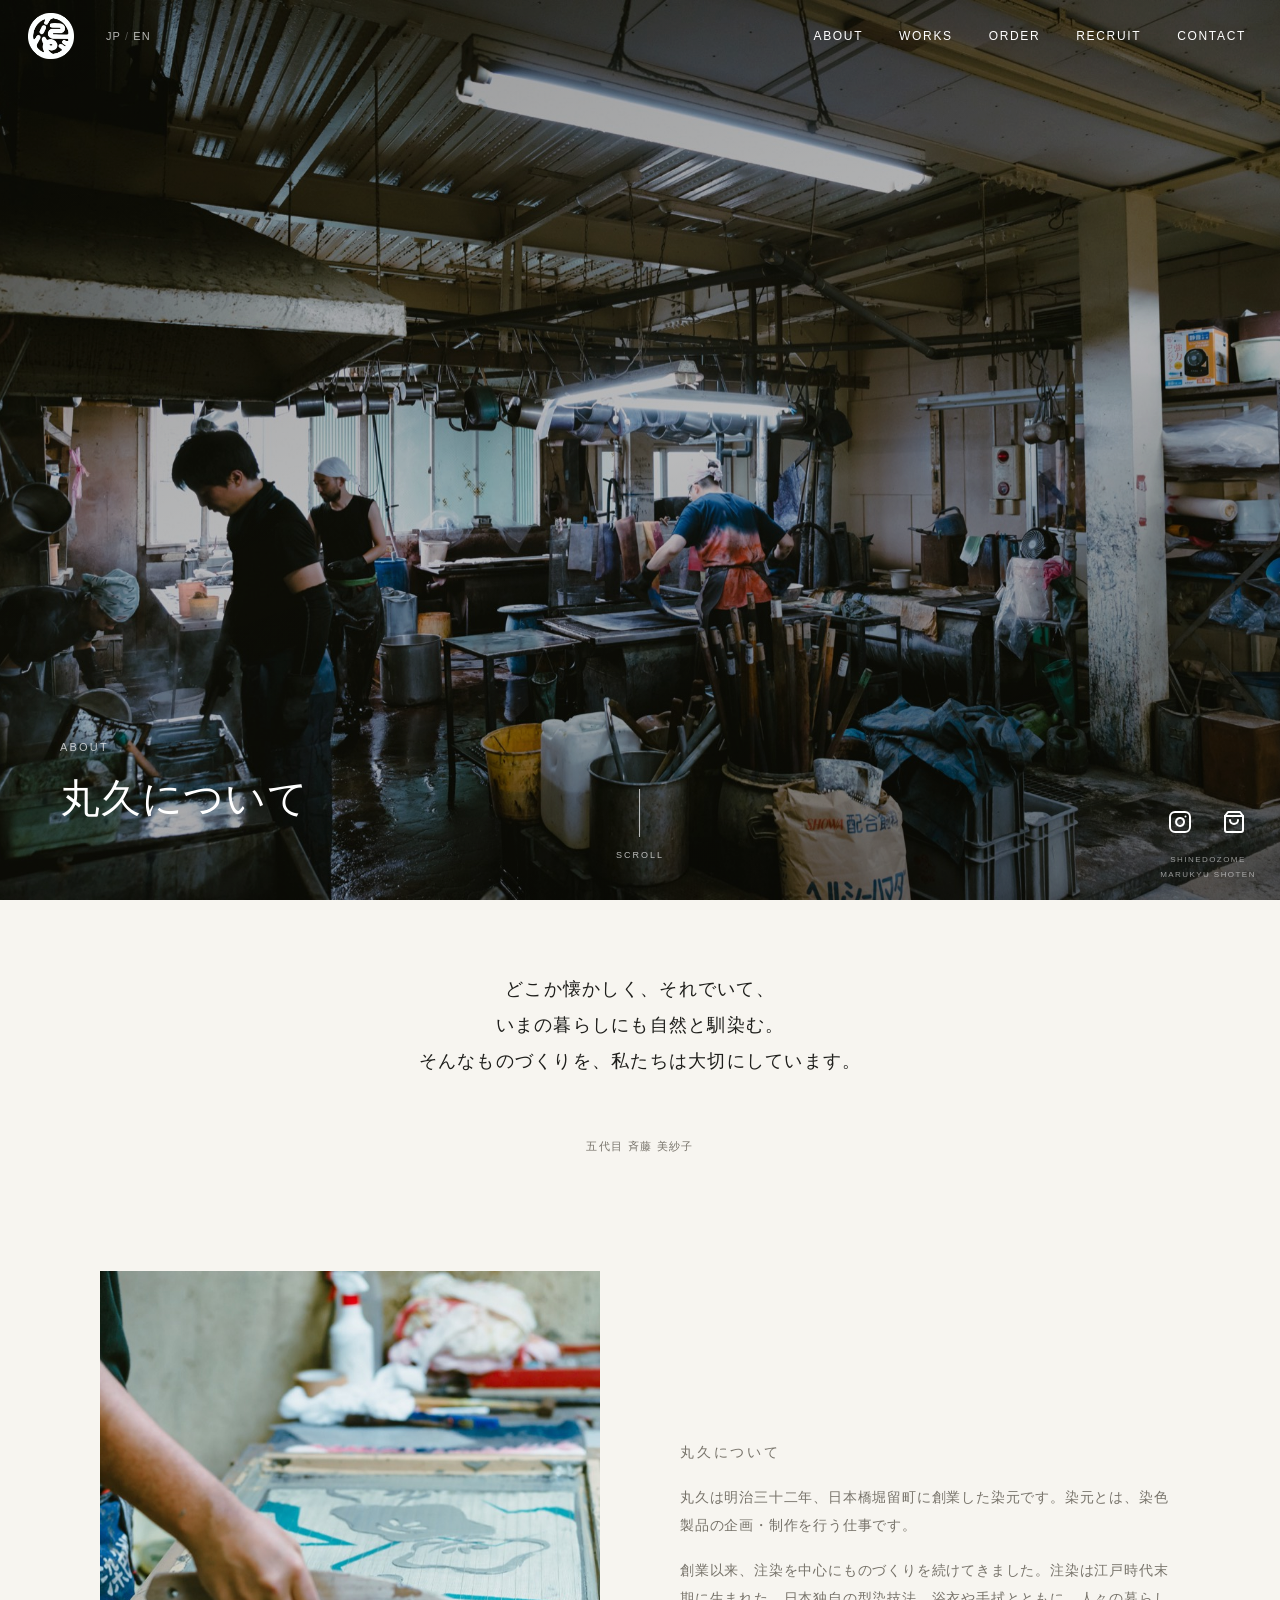
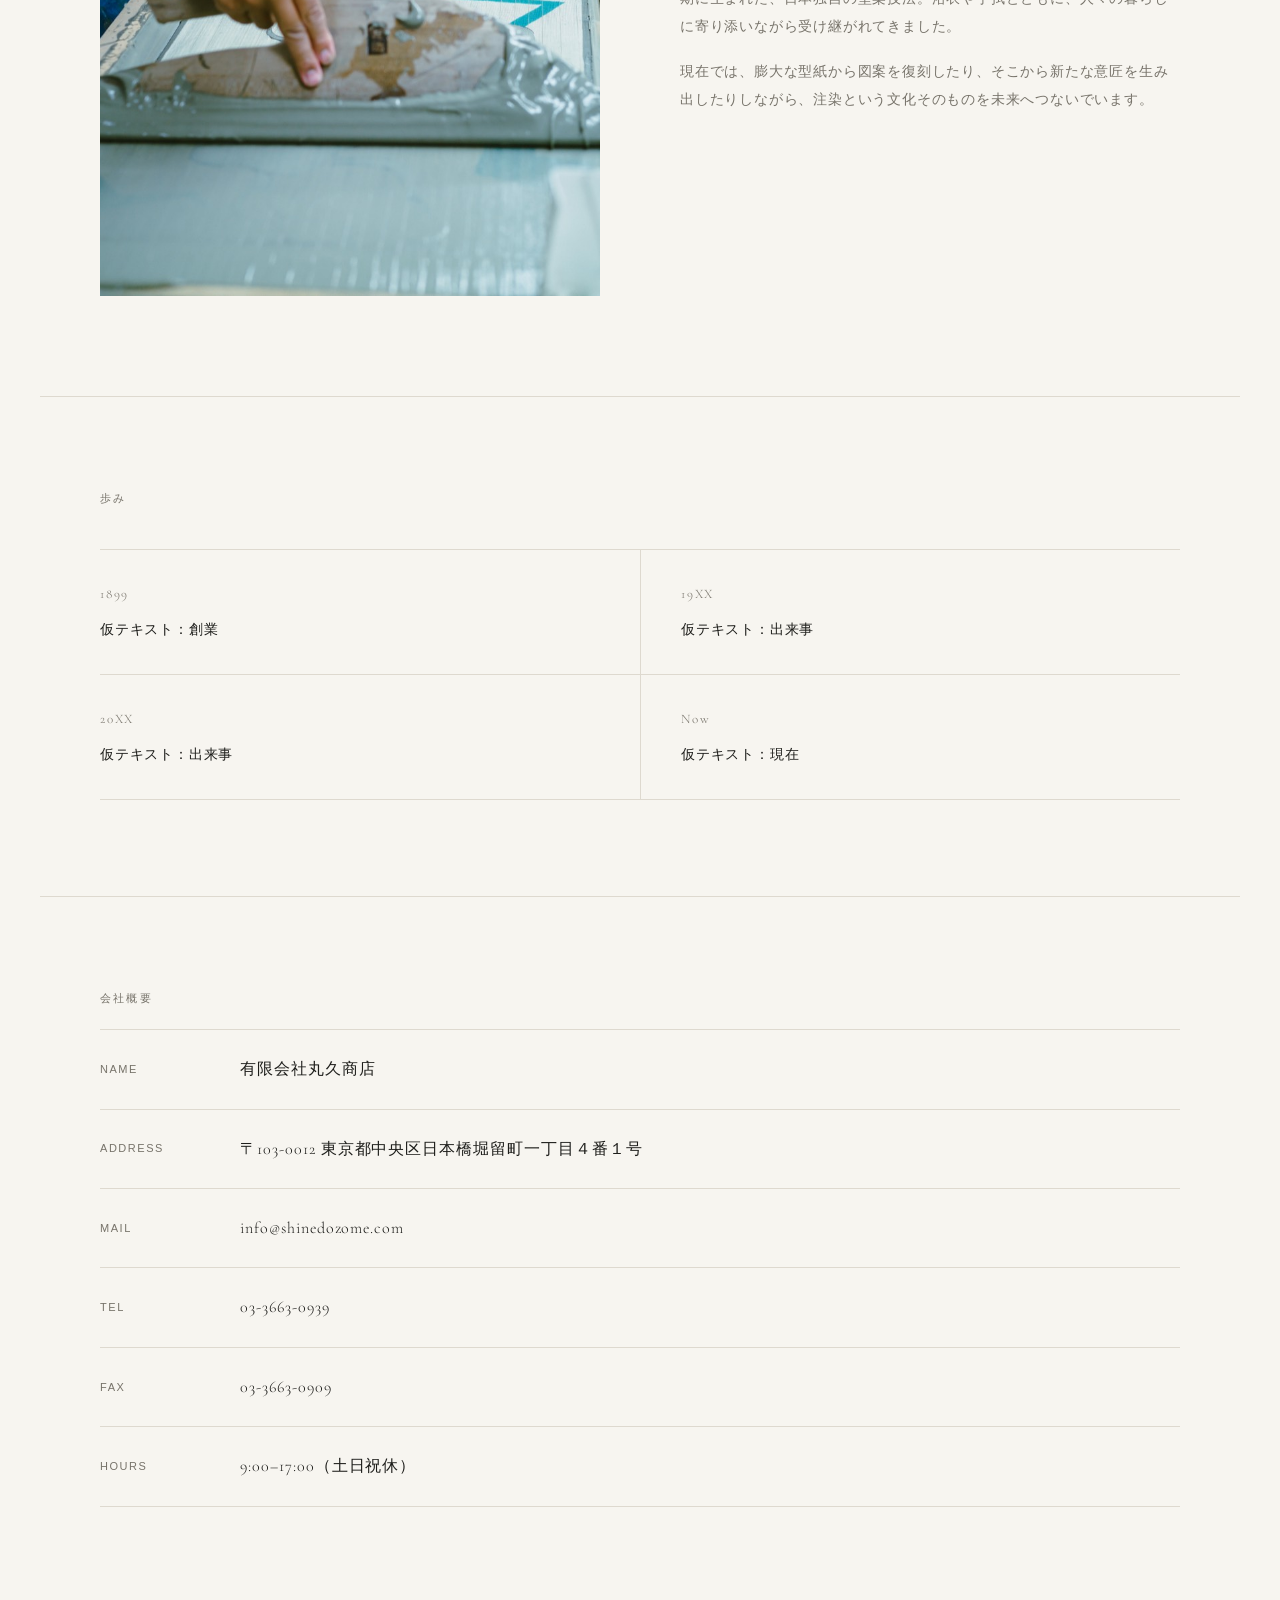
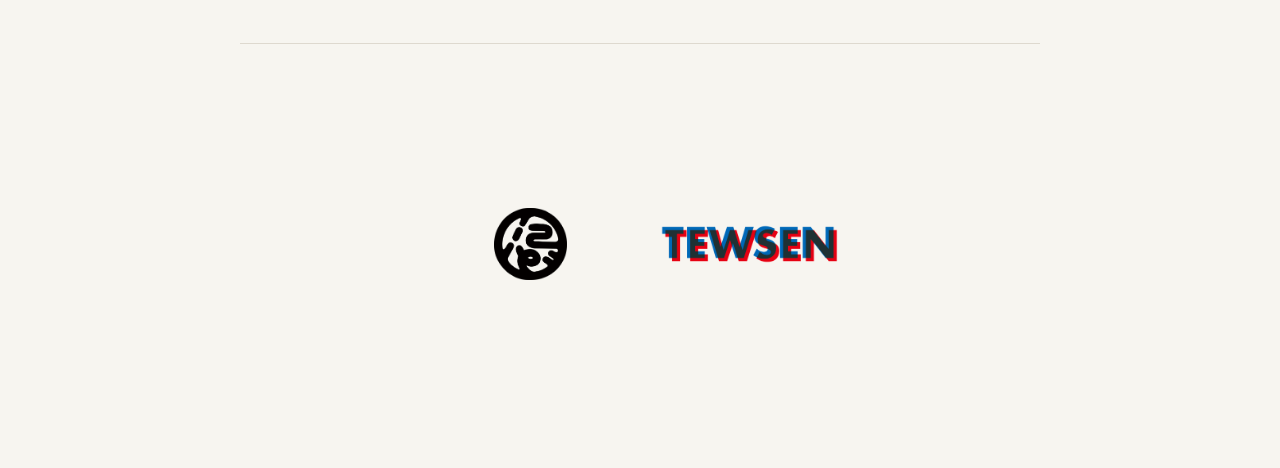
==== commit 8f3b1ab4: "aboutページ: Brandロゴ拡大・年表セクション追加 - .about-brand-logo をclamp方式に変更しロゴをHero見出しに近いサイズへ拡大   (desktop: 150-19" ====
--- a/about.html
+++ b/about.html
@@ -66,6 +66,34 @@
     </div>
   </section>
 
+  <!-- 歩み（仮置き。内容未確定） -->
+  <section class="about-timeline-section fade-in">
+    <p class="page-label ja">歩み</p>
+    <p class="page-label en">History</p>
+    <dl class="about-timeline">
+      <div class="about-timeline-item">
+        <dt>1899</dt>
+        <dd class="ja">仮テキスト：創業</dd>
+        <dd class="en">Placeholder: Founded</dd>
+      </div>
+      <div class="about-timeline-item">
+        <dt>19XX</dt>
+        <dd class="ja">仮テキスト：出来事</dd>
+        <dd class="en">Placeholder: Milestone</dd>
+      </div>
+      <div class="about-timeline-item">
+        <dt>20XX</dt>
+        <dd class="ja">仮テキスト：出来事</dd>
+        <dd class="en">Placeholder: Milestone</dd>
+      </div>
+      <div class="about-timeline-item">
+        <dt>Now</dt>
+        <dd class="ja">仮テキスト：現在</dd>
+        <dd class="en">Placeholder: Present</dd>
+      </div>
+    </dl>
+  </section>
+
   <!-- ④Company -->
   <section class="about-info-section fade-in">
     <p class="page-label ja">会社概要</p>
--- a/style.css
+++ b/style.css
@@ -937,6 +937,38 @@
   line-height: 2;
   margin: 0 0 1.2em;
 }
+.about-timeline-section {
+  max-width: 1200px;
+  margin: 0 auto;
+  padding: 80px 60px;
+  border-top: 1px solid var(--line);
+}
+.about-timeline {
+  margin-top: 40px;
+  display: grid;
+  grid-template-columns: repeat(2, 1fr);
+  gap: 0;
+  border-top: 1px solid var(--line);
+}
+.about-timeline-item {
+  padding: 32px 40px 32px 0;
+  border-bottom: 1px solid var(--line);
+}
+.about-timeline-item:nth-child(even) { padding-left: 40px; border-left: 1px solid var(--line); }
+.about-timeline-item dt {
+  font-family: var(--font-en);
+  font-size: 13px;
+  font-weight: 300;
+  letter-spacing: .14em;
+  color: var(--muted);
+  margin-bottom: 10px;
+}
+.about-timeline-item dd {
+  margin: 0;
+  font-size: clamp(14px, 1.1vw, 16px);
+  line-height: 1.8;
+  color: var(--text);
+}
 .about-info-section {
   max-width: 1200px;
   margin: 0 auto;
@@ -986,8 +1018,8 @@
   display: flex;
   align-items: center;
   justify-content: center;
-  width: 110px;
-  height: 48px;
+  width: clamp(150px, 14vw, 190px);
+  height: clamp(56px, 6vw, 72px);
 }
 .about-brand-logo a {
   display: flex;
@@ -1069,11 +1101,14 @@
   .page-hero-full .page-hero-text { padding: 0 28px 60px; }
   .about-lead-section { padding: 72px 28px; }
   .about-split { grid-template-columns: 1fr; gap: 40px; padding: 32px 28px 80px; }
+  .about-timeline-section { padding: 60px 28px; }
+  .about-timeline { grid-template-columns: 1fr; }
+  .about-timeline-item:nth-child(even) { padding-left: 0; border-left: none; }
   .about-info-section { padding: 60px 28px; }
   .about-philosophy-section { padding: 60px 28px 40px; }
   .about-brand-section { padding: 60px 28px 90px; }
   .about-brand-logos { gap: 24px; margin-top: 48px; }
-  .about-brand-logo { width: 84px; height: 36px; }
+  .about-brand-logo { width: 120px; height: 44px; }
   .works-category-section { padding: 60px 28px; }
   .works-category-grid { grid-template-columns: 1fr 1fr; }
   .works-cat-large { grid-column: span 2; }
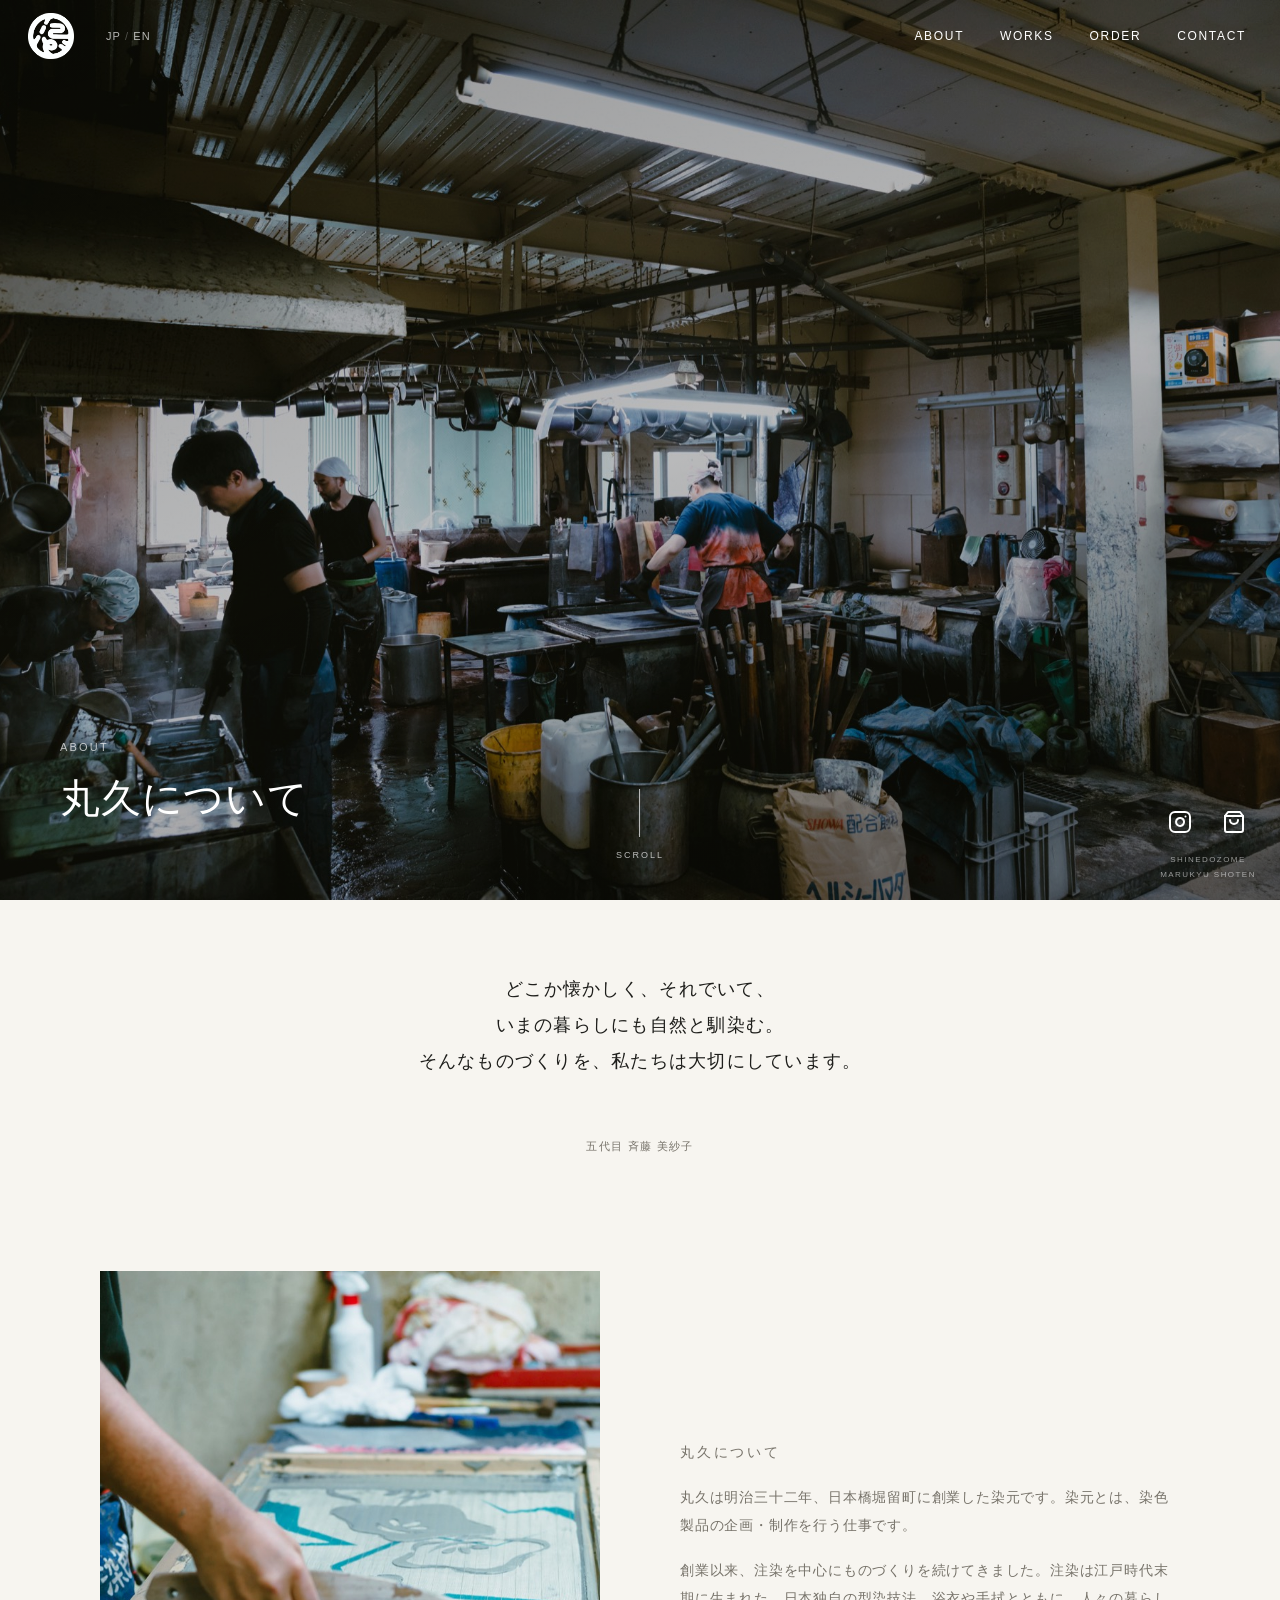
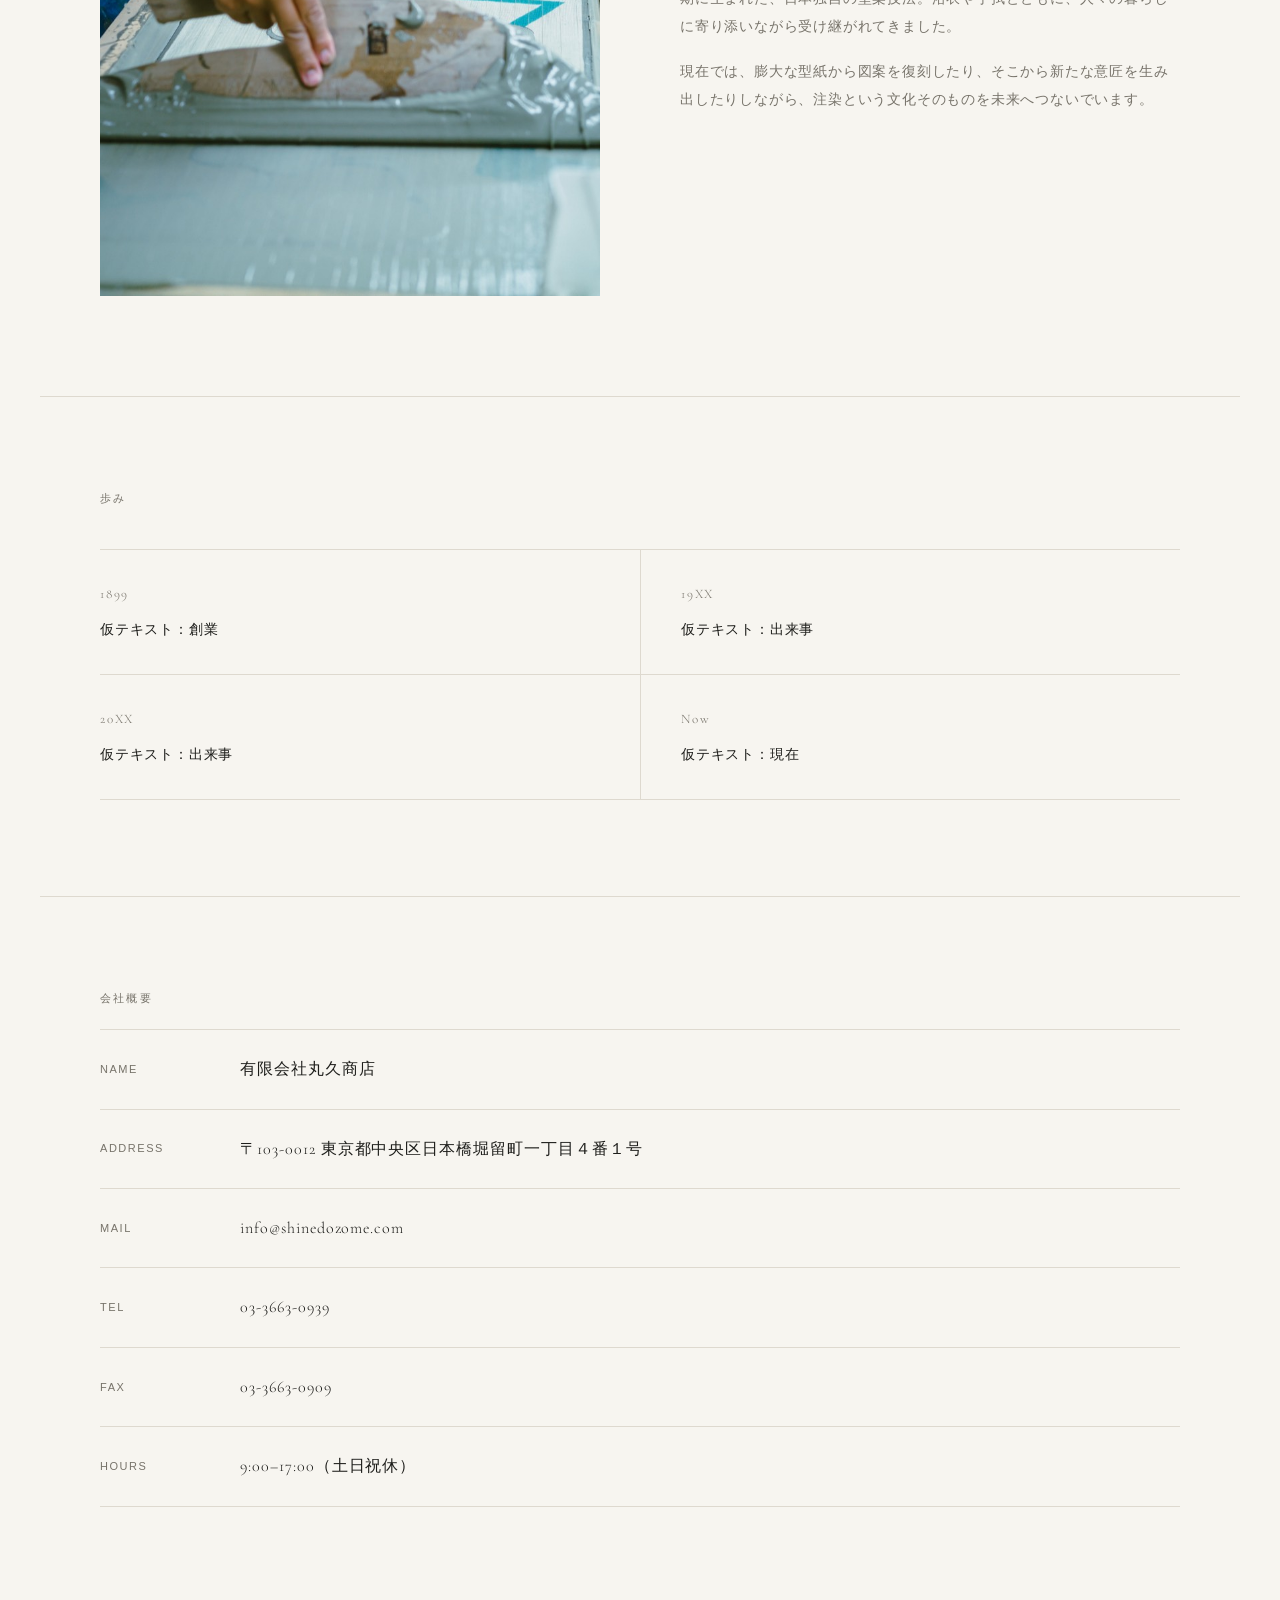
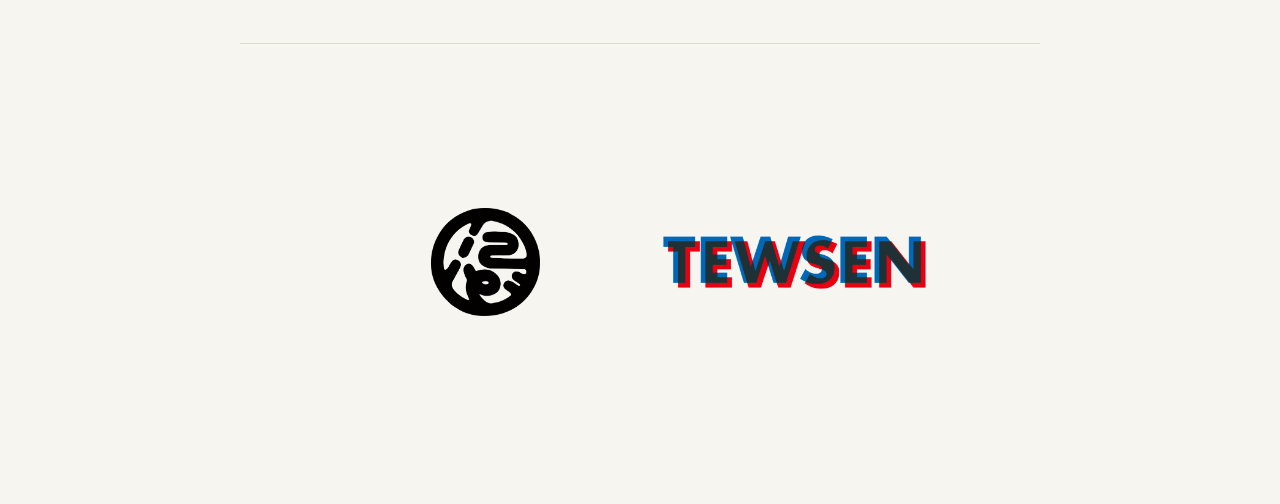
==== commit 6e898536: "Remove Recruit from main navigation (accessible via hero-topics only) 全8ページ(index/about/works/order/" ====
--- a/about.html
+++ b/about.html
@@ -17,7 +17,7 @@
     <button class="lang-switch" id="langSwitch" aria-label="言語切替"><span class="lang-current">JP</span><span class="lang-switch-sep">/</span><span class="lang-other">EN</span></button>
   </div>
   <nav class="nav">
-    <a href="about.html">About</a><a href="works.html">Works</a><a href="order.html">Order</a><a href="recruit.html">Recruit</a><a href="contact.html">Contact</a>
+    <a href="about.html">About</a><a href="works.html">Works</a><a href="order.html">Order</a><a href="contact.html">Contact</a>
   </nav>
 </header>
 <a class="store-float" href="https://shinedozome.stores.jp" target="_blank" rel="noopener" aria-label="Online Store"><svg xmlns="http://www.w3.org/2000/svg" width="24" height="24" viewBox="0 0 24 24" fill="none" stroke="currentColor" stroke-width="2" stroke-linecap="round" stroke-linejoin="round"><path d="M6 2 3 6v14a2 2 0 0 0 2 2h14a2 2 0 0 0 2-2V6l-3-4z"/><line x1="3" y1="6" x2="21" y2="6"/><path d="M16 10a4 4 0 0 1-8 0"/></svg></a>
--- a/style.css
+++ b/style.css
@@ -241,47 +241,33 @@
   outline: 2px solid #fff; outline-offset: 3px;
 }
 
-/* ── Hero: Featured links(Index左下、見出しテキストのみの控えめなリンク。他ページには出ない) ── */
-.hero-featured {
+/* ── Hero: Topics(Index左下、丸久の「今」を静かに伝える置き場。他ページには出ない) ──
+   ニュース欄ではないため見出し・日付・バッジは付けない。件数が増えたら下端を
+   基準に上方向へ伸びる(position:absolute + bottom固定 + flex column)。
+*/
+.hero-topics {
   position: absolute; z-index: 3;
   left: 34px; bottom: 56px;
   max-width: min(360px, 60vw);
+  display: flex; flex-direction: column; justify-content: flex-end;
+  gap: 6px;
+}
+.hero-topics a {
+  color: rgba(255,255,255,.8);
+  font-family: var(--font-ja);
+  font-size: 13px; letter-spacing: .03em; line-height: 2;
+  transition: color .25s ease;
+}
+.hero-topics a:hover,
+.hero-topics a:focus-visible {
   color: #fff;
 }
-.hero-featured-list { list-style: none; margin: 0; padding: 0; display: grid; gap: 8px; }
-.hero-featured-link {
-  position: relative;
-  display: inline-block; color: #fff;
-  font-family: var(--font-ja);
-  font-size: 13px; letter-spacing: .03em; line-height: 1.6;
-  opacity: .85;
-  text-decoration: none;
-  transition: opacity .2s ease;
-}
-/* 下線: .nav a::after と同じ、左から右へ伸びる方式(250ms) */
-.hero-featured-link::after {
-  content: ""; position: absolute; left: 0; bottom: -3px;
-  width: 100%; height: 1px; background: currentColor;
-  transform: scaleX(0); transform-origin: left;
-  transition: transform .25s ease-out;
-}
-@media (hover: hover) and (pointer: fine) {
-  .hero-featured-link:hover::after { transform: scaleX(1); }
-}
-.hero-featured-link:focus-visible::after { transform: scaleX(1); }
-.hero-featured-link:hover,
-.hero-featured-link:focus-visible {
-  opacity: 1;
-}
-.hero-featured-link:focus-visible { outline: 2px solid #fff; outline-offset: 3px; }
-
-@media (prefers-reduced-motion: reduce) {
-  .hero-featured-link::after { transition: none; }
+.hero-topics a:focus-visible {
+  outline: 2px solid #fff; outline-offset: 3px;
 }
 
 @media (max-width: 800px) {
-  .hero-featured { left: 20px; bottom: 90px; max-width: 78vw; }
-  .hero-featured-item:not(:first-child) { display: none; }
+  .hero-topics { left: 20px; bottom: 90px; max-width: 78vw; }
 }
 
 /* ── Screen-reader only ── */
@@ -566,51 +552,17 @@
   .contact-section, .privacy-section { padding: 0 0 80px; }
 }
 
-/* ── Order page ── */
-.order-hero {
-  position: relative;
-  min-height: 100vh;
-  display: flex;
-  align-items: flex-end;
-}
-.order-hero-img {
-  position: absolute;
-  inset: 0;
-  width: 100%;
-  height: 100%;
-}
-.order-hero-img.placeholder {
-  background: #c8bfb0;
-}
-.order-hero-text {
-  position: relative;
-  z-index: 2;
-  padding: calc(var(--header-h) + 60px) 60px 80px;
-  color: #fff;
-  mix-blend-mode: normal;
-  max-width: 720px;
-}
-.order-hero-text .page-label { color: rgba(255,255,255,.7); margin-bottom: 24px; }
-.order-hero-text h1 {
-  font-size: clamp(22px, 3vw, 36px);
-  margin: 0 0 32px;
-  color: #fff;
-}
+/* ── Order page(全面リニューアル) ── */
+
+/* Hero lead(page-hero-full内、既存のまま) */
 .order-lead {
   font-size: clamp(13px, 1vw, 15px);
   line-height: 2;
   color: rgba(255,255,255,.85);
   margin: 0;
 }
-.order-hero::after {
-  content: "";
-  position: absolute;
-  inset: 0;
-  background: linear-gradient(160deg, rgba(0,0,0,.38) 0%, rgba(0,0,0,.18) 60%, transparent 100%);
-  pointer-events: none;
-}
-
-/* Section wrap */
+
+/* Section wrap（About等と揃えた余白） */
 .order-section-wrap {
   max-width: 1200px;
   margin: 0 auto;
@@ -620,67 +572,191 @@
 .order-section-wrap:last-of-type { border-bottom: none; }
 
 .order-section-header {
-  margin-bottom: 60px;
-}
-.order-h2 {
-  font-family: var(--font-en);
-  font-size: clamp(28px, 3.2vw, 42px);
-  font-weight: 300;
-  letter-spacing: .03em;
-  line-height: 1.2;
-  margin: 0 0 28px;
-}
+  margin-bottom: 56px;
+  max-width: 720px;
+}
+.order-section-header .page-label { margin-bottom: 16px; }
 .order-section-header p {
   color: var(--muted);
-  font-size: clamp(14px, 1.2vw, 17px);
+  font-size: clamp(14px, 1.1vw, 16px);
   line-height: 2;
   max-width: 640px;
   margin: 0;
 }
 
-/* What we make grid */
-.order-items-grid {
+/* 1. Products grid（つくれるもの：PC4列/タブレット3列/スマホ2列） */
+.order-products-grid {
   display: grid;
-  grid-template-columns: repeat(3, 1fr);
-  gap: 40px 32px;
-}
-.order-item-img {
+  grid-template-columns: repeat(4, 1fr);
+  gap: 40px 28px;
+}
+@media (max-width: 1024px) {
+  .order-products-grid { grid-template-columns: repeat(3, 1fr); }
+}
+.order-product-img {
   aspect-ratio: 4 / 5;
-  margin-bottom: 16px;
-  overflow: hidden;
-}
-.order-item-img img { width: 100%; height: 100%; object-fit: cover; display: block; }
-.order-item-label {
-  margin: 0;
+  margin-bottom: 14px;
+}
+.order-product-label {
+  margin: 0;
+  font-size: 13px;
+  letter-spacing: .04em;
+  color: var(--text);
+}
+.order-product-label.en {
+  font-family: var(--font-en);
+  font-size: 11px;
+  letter-spacing: .1em;
+  text-transform: uppercase;
+  color: var(--muted);
+  margin-top: 2px;
+}
+.order-product-more {
+  aspect-ratio: 4 / 5;
+  display: flex;
+  align-items: center;
+  justify-content: center;
+  border: 1px solid var(--line);
+  color: var(--muted);
   font-family: var(--font-en);
   font-size: 15px;
   font-weight: 300;
+  letter-spacing: .06em;
+}
+
+/* 2. Process steps（制作フロー：thin lineで接続） */
+.order-process-steps {
+  position: relative;
+  list-style: none;
+  margin: 0;
+  padding: 0;
+  display: flex;
+}
+.order-process-steps::before {
+  content: "";
+  position: absolute;
+  top: 39px; left: 0; right: 0;
+  height: 1px;
+  background: var(--line);
+}
+.order-process-step {
+  flex: 1 1 0;
+  padding: 28px 20px 0 0;
+}
+.order-process-step:last-child { padding-right: 0; }
+.order-process-num {
+  display: block;
+  font-family: var(--font-en);
+  font-size: 12px;
+  letter-spacing: .14em;
+  color: var(--muted);
+  margin-bottom: 14px;
+}
+.order-process-label {
+  margin: 0;
+  font-size: 14px;
+  line-height: 1.7;
+}
+.order-process-label.en {
+  margin-top: 2px;
+  font-family: var(--font-en);
+  font-size: 11px;
+  letter-spacing: .08em;
+  text-transform: uppercase;
+  color: var(--muted);
+}
+
+/* 3. MOQ & Lead Time（カード形式） */
+.order-moq-group + .order-moq-group { margin-top: 56px; }
+.order-moq-group-title {
+  margin: 0 0 20px;
+  font-family: var(--font-ui);
+  font-size: 11px;
+  letter-spacing: .14em;
+  text-transform: uppercase;
+  color: var(--muted);
+}
+.order-moq-group-title.en { color: var(--text); opacity: .5; margin-top: -16px; }
+.order-moq-cards {
+  display: grid;
+  grid-template-columns: repeat(auto-fit, minmax(180px, 1fr));
+  gap: 16px;
+}
+.order-info-card {
+  border: 1px solid var(--line);
+  padding: 26px 22px;
+}
+.order-info-card-label {
+  margin: 0 0 12px;
+  font-family: var(--font-ui);
+  font-size: 11px;
+  letter-spacing: .06em;
+  color: var(--muted);
+}
+.order-info-card-label.en { text-transform: uppercase; letter-spacing: .1em; }
+.order-info-card-value {
+  margin: 0;
+  font-family: var(--font-en);
+  font-size: 19px;
+  font-weight: 300;
+  letter-spacing: .04em;
+  color: var(--text);
+}
+
+/* 4. Dyeing methods（注染・捺染・藍染を等価に扱う） */
+.order-dyeing-grid {
+  display: grid;
+  grid-template-columns: repeat(3, 1fr);
+  gap: 40px;
+  margin-top: 56px;
+}
+.order-dyeing-img {
+  aspect-ratio: 4 / 5;
+  margin-bottom: 20px;
+}
+.order-dyeing-name-ja {
+  margin: 0;
+  font-size: 19px;
+  letter-spacing: .05em;
+}
+.order-dyeing-name-en {
+  margin: 2px 0 16px;
+  font-family: var(--font-en);
+  font-size: 11px;
   letter-spacing: .12em;
   text-transform: uppercase;
-}
-.order-item-sub {
-  margin: 4px 0 0;
-  color: var(--muted);
+  color: var(--muted);
+}
+.order-dyeing-desc {
+  color: var(--muted);
+  font-size: 13px;
+  line-height: 1.9;
+  margin: 0 0 16px;
+}
+.order-dyeing-suited {
+  margin: 0;
+  padding-top: 14px;
+  border-top: 1px solid var(--line);
   font-size: 12px;
-  letter-spacing: .08em;
-  font-family: var(--font-ui);
-}
-
-/* Consultation / Sewing split */
+  color: var(--text);
+}
+
+/* 5. Fabrics（order-splitを再利用、写真幅を広げる） */
 .order-split {
   display: grid;
   grid-template-columns: 1fr 1fr;
   gap: 80px;
   align-items: center;
 }
+.order-split + .order-split { margin-top: 80px; }
 .order-split-rev { direction: rtl; }
 .order-split-rev > * { direction: ltr; }
+.order-split--wide-img { grid-template-columns: 3fr 2fr; }
 .order-split-img {
   aspect-ratio: 3 / 4;
   overflow: hidden;
 }
 .order-split-img img { width: 100%; height: 100%; object-fit: cover; display: block; }
-.order-split-text h2 { margin-bottom: 24px; }
 .order-split-text p {
   color: var(--muted);
   font-size: clamp(14px, 1.2vw, 17px);
@@ -688,108 +764,74 @@
   margin: 0;
 }
 
-/* Fabric grid */
-.order-fabric-grid {
+/* 6. Consultation（こんなご相談も承ります） */
+.order-consultation-list {
   display: grid;
-  grid-template-columns: repeat(3, 1fr);
-  gap: 24px;
-}
-.order-fabric-img { aspect-ratio: 3 / 4; }
-
-/* Process list */
-.order-process-list {
-  display: grid;
-  grid-template-columns: repeat(5, 1fr);
-  gap: 24px;
-}
-.order-process-img { aspect-ratio: 2 / 3; margin-bottom: 12px; }
-.order-process-caption {
-  margin: 0;
-  font-family: var(--font-ui);
-  font-size: 11px;
-  letter-spacing: .16em;
-  text-transform: uppercase;
-  color: var(--muted);
-}
-
-/* Flow */
-.order-flow {
+  grid-template-columns: repeat(auto-fit, minmax(220px, 1fr));
+  gap: 16px;
+}
+/* 5項目目（数量がまだ決まっていない）は全幅に広げ、4+1の孤立を防ぐ */
+.order-consultation-item:last-child { grid-column: 1 / -1; }
+.order-consultation-item {
+  border: 1px solid var(--line);
+  padding: 24px 22px;
+}
+.order-consultation-item p {
+  margin: 0;
+  font-size: 14px;
+  line-height: 1.7;
+}
+.order-consultation-item .en {
+  margin-top: 4px;
+  color: var(--muted);
+  font-size: 12px;
+}
+.order-consultation-cta {
+  margin-top: 48px;
+  text-align: center;
+}
+
+/* 7. FAQ（<details>ネイティブアコーディオン） */
+.order-faq-list {
+  border-top: 1px solid var(--line);
+}
+.order-faq-item {
+  border-bottom: 1px solid var(--line);
+}
+.order-faq-item summary {
   list-style: none;
-  padding: 0;
-  margin: 0;
-  display: grid;
-  grid-template-columns: repeat(3, 1fr);
-  gap: 0;
-}
-.order-flow-item {
+  cursor: pointer;
   display: flex;
+  align-items: center;
+  justify-content: space-between;
   gap: 20px;
-  align-items: flex-start;
-  padding: 40px 0;
-  border-bottom: 1px solid var(--line);
-}
-.order-flow-item:nth-child(-n+3) { border-top: 1px solid var(--line); }
-.order-flow-item:nth-child(3n) { }
-.order-flow-num {
+  padding: 24px 4px;
+  font-size: 15px;
+  letter-spacing: .02em;
+}
+.order-faq-item summary::-webkit-details-marker { display: none; }
+.order-faq-item summary::after {
+  content: "+";
+  flex-shrink: 0;
   font-family: var(--font-en);
-  font-size: 11px;
-  letter-spacing: .14em;
-  color: var(--muted);
-  padding-top: 3px;
-  flex-shrink: 0;
-}
-.order-flow-title {
-  margin: 0 0 6px;
-  font-family: var(--font-en);
-  font-size: 16px;
+  font-size: 20px;
   font-weight: 300;
-  letter-spacing: .1em;
-}
-.order-flow-sub {
-  margin: 0;
-  font-size: 13px;
-  color: var(--muted);
-  line-height: 1.7;
-  font-family: var(--font-ja);
-}
-
-/* MOQ */
-.order-moq {
-  display: grid;
-  grid-template-columns: repeat(2, 1fr);
-  gap: 0;
-  border-top: 1px solid var(--line);
-  margin: 0 0 32px;
-}
-.order-moq-item {
-  padding: 28px 0;
-  border-bottom: 1px solid var(--line);
-}
-.order-moq-item:nth-child(odd) { padding-right: 40px; border-right: 1px solid var(--line); }
-.order-moq-item:nth-child(even) { padding-left: 40px; }
-.order-moq-item dt {
-  font-family: var(--font-ui);
-  font-size: 11px;
-  letter-spacing: .16em;
-  text-transform: uppercase;
-  color: var(--muted);
-  margin-bottom: 10px;
-}
-.order-moq-item dd {
-  margin: 0;
-  font-family: var(--font-en);
-  font-size: 18px;
-  font-weight: 300;
-  letter-spacing: .06em;
-}
-.order-moq-note {
-  color: var(--muted);
-  font-size: 13px;
+  color: var(--muted);
+  transition: transform .25s ease;
+}
+.order-faq-item[open] summary::after { transform: rotate(45deg); }
+.order-faq-item p {
+  margin: 0 0 28px;
+  padding-right: 40px;
+  color: var(--muted);
+  font-size: 14px;
   line-height: 1.9;
-  margin: 0;
-}
-
-/* CTA */
+}
+@media (prefers-reduced-motion: reduce) {
+  .order-faq-item summary::after { transition: none; }
+}
+
+/* CTA（既存のまま） */
 .order-cta {
   text-align: center;
   padding: 120px 60px 140px;
@@ -810,20 +852,26 @@
 
 /* Mobile */
 @media (max-width: 800px) {
-  .order-hero-text { padding: calc(var(--header-h) + 40px) 28px 60px; }
   .order-section-wrap { padding: 72px 28px; }
-  .order-items-grid { grid-template-columns: repeat(2, 1fr); gap: 28px 20px; }
-  .order-split { grid-template-columns: 1fr; gap: 40px; }
+  .order-section-header { margin-bottom: 40px; }
+  .order-products-grid { grid-template-columns: repeat(2, 1fr); gap: 28px 16px; }
+  .order-process-steps { flex-direction: column; }
+  .order-process-steps::before { top: 0; bottom: 0; left: 0; right: auto; width: 1px; height: auto; }
+  .order-process-step { padding: 0 0 32px 24px; }
+  .order-process-step:last-child { padding-bottom: 0; }
+  .order-moq-cards { grid-template-columns: 1fr 1fr; }
+  .order-dyeing-grid { grid-template-columns: 1fr; gap: 48px; margin-top: 40px; }
+  .order-split { grid-template-columns: 1fr; gap: 32px; }
+  .order-split + .order-split { margin-top: 48px; }
   .order-split-rev { direction: ltr; }
-  .order-fabric-grid { grid-template-columns: 1fr 1fr; }
-  .order-process-list { grid-template-columns: repeat(3, 1fr); }
-  .order-flow { grid-template-columns: 1fr; }
-  .order-flow-item:nth-child(-n+3) { border-top: none; }
-  .order-flow-item:first-child { border-top: 1px solid var(--line); }
-  .order-moq { grid-template-columns: 1fr; }
-  .order-moq-item:nth-child(odd) { padding-right: 0; border-right: none; }
-  .order-moq-item:nth-child(even) { padding-left: 0; }
+  .order-split--wide-img { grid-template-columns: 1fr; }
+  .order-consultation-list { grid-template-columns: 1fr 1fr; }
   .order-cta { padding: 80px 28px 100px; }
+}
+@media (max-width: 480px) {
+  .order-products-grid { grid-template-columns: repeat(2, 1fr); }
+  .order-moq-cards { grid-template-columns: 1fr; }
+  .order-consultation-list { grid-template-columns: 1fr; }
 }
 /* ── Scroll indicator ── */
 .scroll-indicator {
@@ -1018,8 +1066,8 @@
   display: flex;
   align-items: center;
   justify-content: center;
-  width: clamp(150px, 14vw, 190px);
-  height: clamp(56px, 6vw, 72px);
+  width: clamp(225px, 21vw, 285px);
+  height: clamp(84px, 9vw, 108px);
 }
 .about-brand-logo a {
   display: flex;
@@ -1108,7 +1156,7 @@
   .about-philosophy-section { padding: 60px 28px 40px; }
   .about-brand-section { padding: 60px 28px 90px; }
   .about-brand-logos { gap: 24px; margin-top: 48px; }
-  .about-brand-logo { width: 120px; height: 44px; }
+  .about-brand-logo { width: 180px; height: 66px; }
   .works-category-section { padding: 60px 28px; }
   .works-category-grid { grid-template-columns: 1fr 1fr; }
   .works-cat-large { grid-column: span 2; }
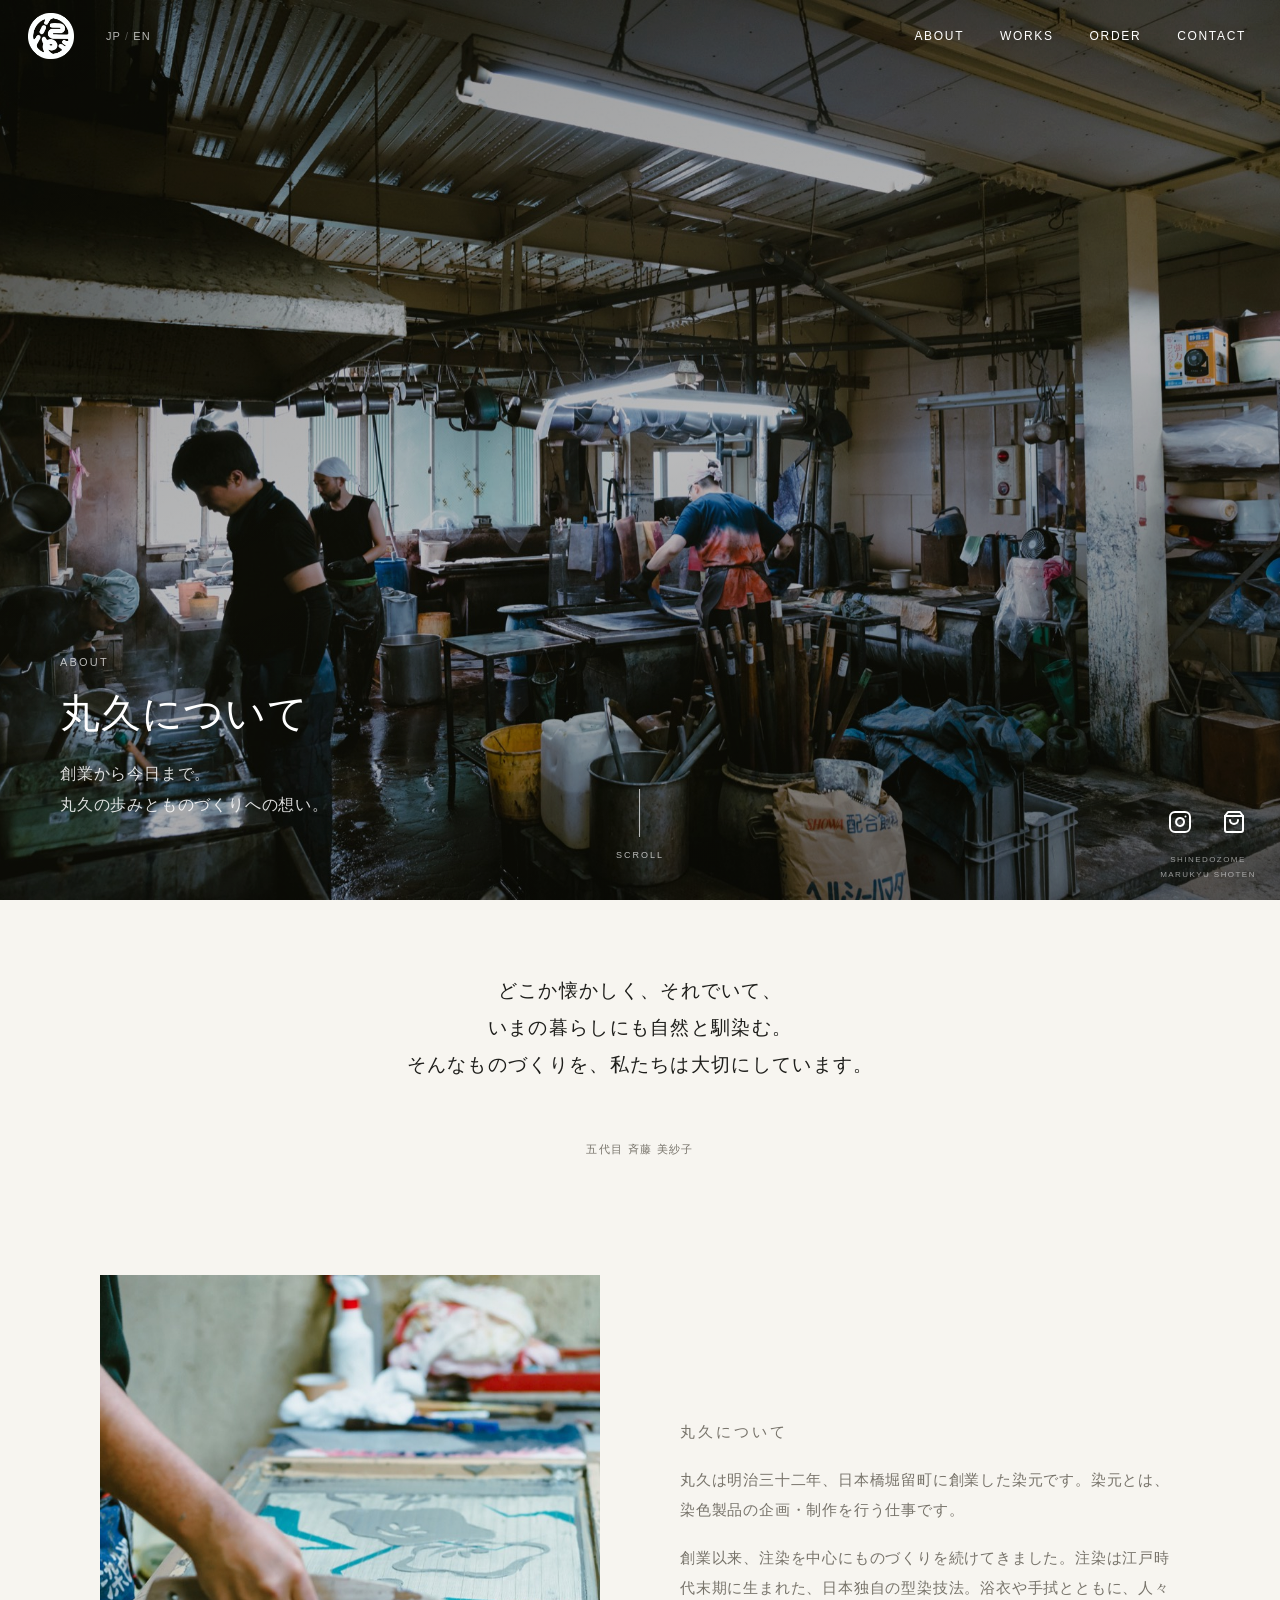
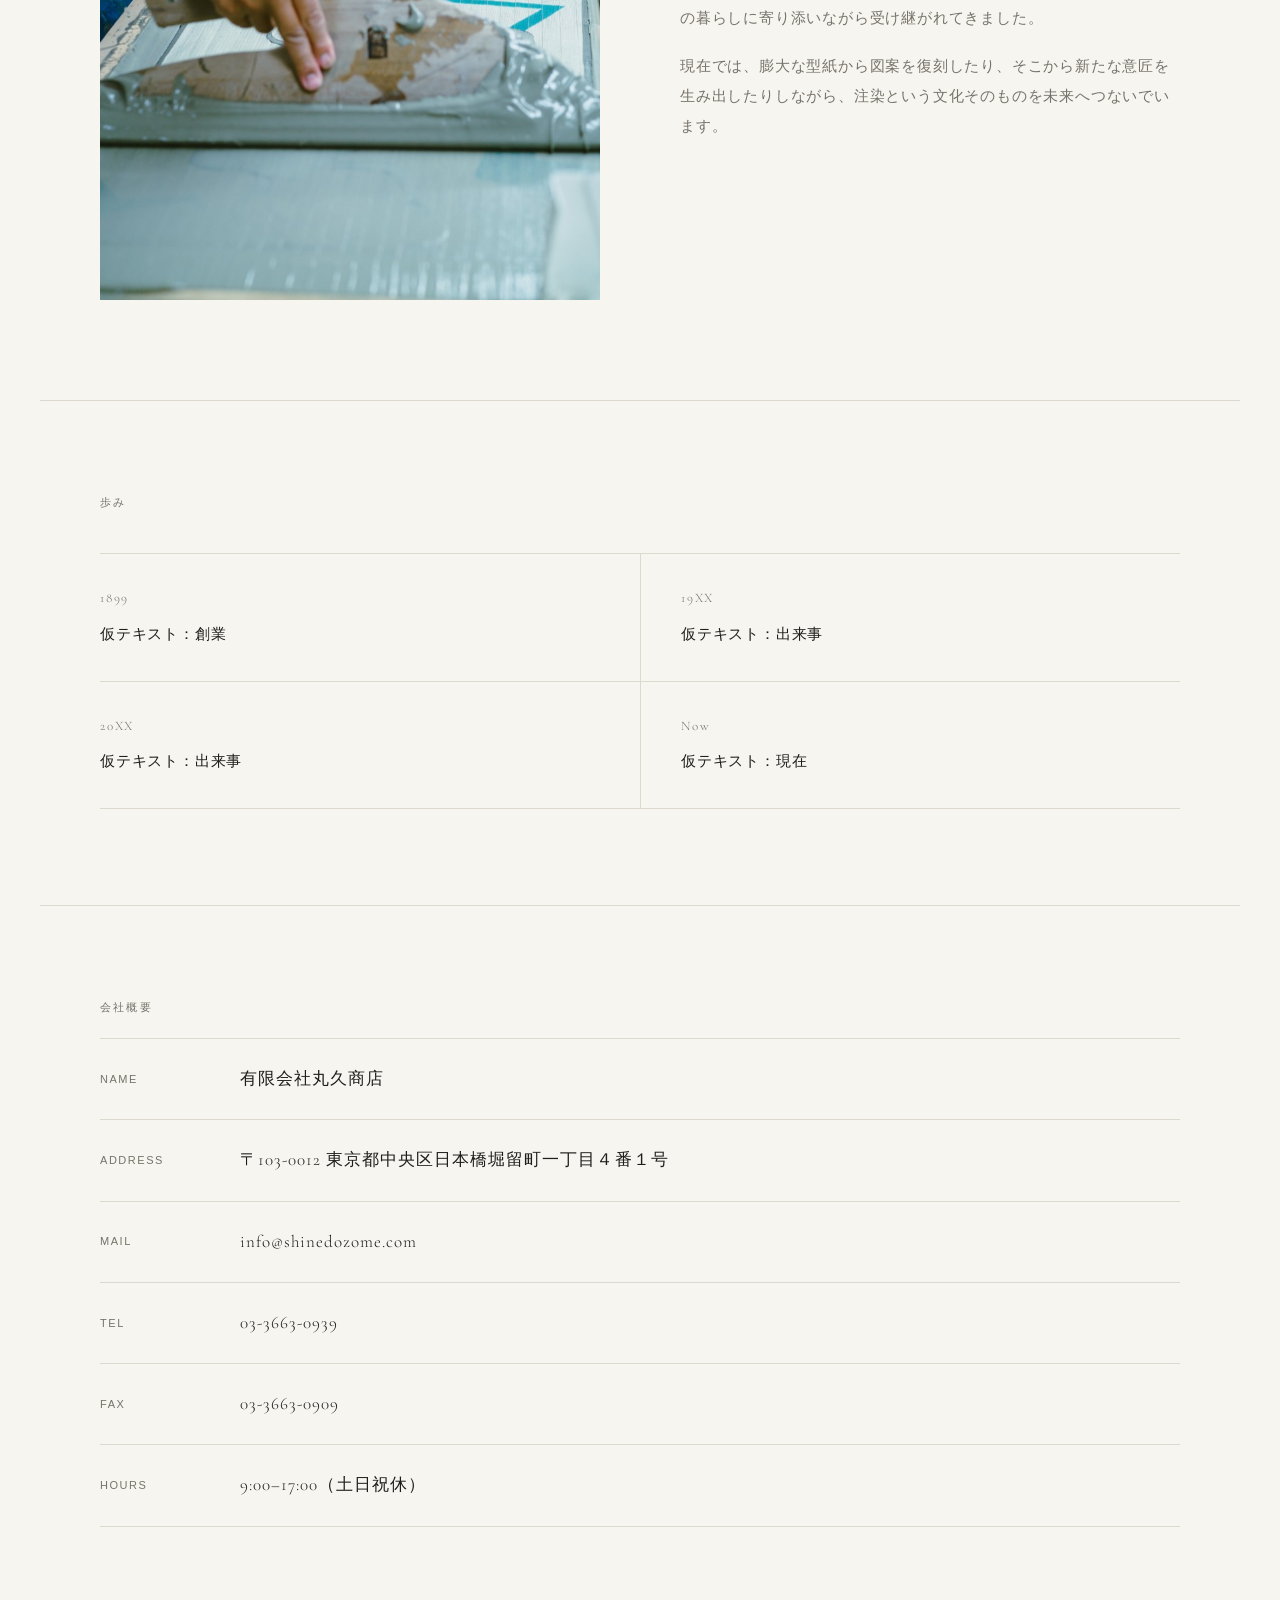
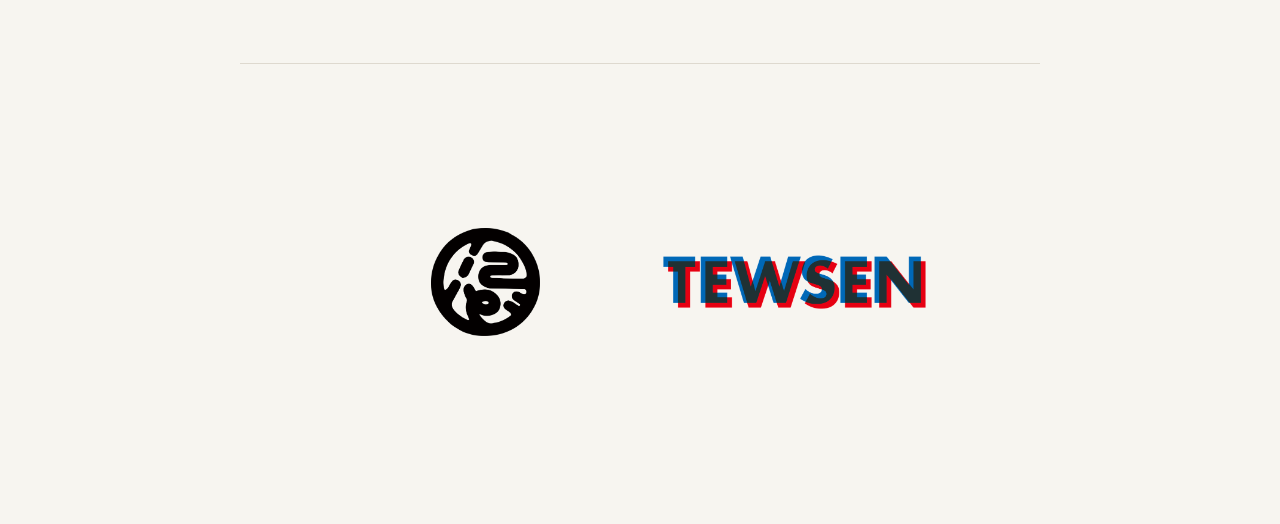
==== commit e66ce58b: "Adjust site-wide typography scale and unify hero title blocks Co-Authored-By: Claude Sonnet 5 <norep" ====
--- a/about.html
+++ b/about.html
@@ -35,6 +35,8 @@
       <p class="page-label">About</p>
       <h1 class="ja">丸久について</h1>
       <h1 class="en">About</h1>
+      <p class="hero-subtitle ja">創業から今日まで。<br>丸久の歩みとものづくりへの想い。</p>
+      <p class="hero-subtitle en">From our founding to today.<br>The story of Marukyu and our approach to making.</p>
     </div>
     <div class="scroll-indicator">
       <span class="scroll-line"></span>
--- a/style.css
+++ b/style.css
@@ -333,7 +333,7 @@
   font-size: 11px; letter-spacing: .14em; text-transform: uppercase;
   display: flex; align-items: center;
 }
-.spec-list dd { font-family: var(--font-en); font-weight: 300; letter-spacing: .06em; font-size: 16px; }
+.spec-list dd { font-family: var(--font-en); font-weight: 300; letter-spacing: .06em; font-size: 17px; }
 .button {
   display: inline-flex; align-items: center; justify-content: center;
   min-height: 44px; padding: 10px 28px;
@@ -394,7 +394,7 @@
   padding: 0 40px 120px;
 }
 .contact-intro {
-  font-size: clamp(14px, 1.2vw, 16px);
+  font-size: clamp(15px, 1.25vw, 17px);
   line-height: 2.2;
   color: var(--muted);
   margin: 0 0 72px;
@@ -506,7 +506,7 @@
 }
 .privacy-section p {
   color: var(--muted);
-  font-size: clamp(14px, 1.2vw, 16px);
+  font-size: clamp(15px, 1.25vw, 17px);
   line-height: 2.2;
   margin: 0 0 1.4em;
 }
@@ -528,7 +528,7 @@
 }
 .privacy-list li {
   color: var(--muted);
-  font-size: clamp(14px, 1.2vw, 16px);
+  font-size: clamp(15px, 1.25vw, 17px);
   line-height: 2.2;
   padding-left: 1em;
   position: relative;
@@ -543,7 +543,7 @@
 .thanks-body {
   margin-top: 32px;
   color: var(--muted);
-  font-size: clamp(14px, 1.2vw, 16px);
+  font-size: clamp(15px, 1.25vw, 17px);
   line-height: 2.2;
 }
 
@@ -554,13 +554,14 @@
 
 /* ── Order page(全面リニューアル) ── */
 
-/* Hero lead(page-hero-full内、既存のまま) */
-.order-lead {
-  font-size: clamp(13px, 1vw, 15px);
-  line-height: 2;
-  color: rgba(255,255,255,.85);
-  margin: 0;
-}
+/* Hero小見出し(全ページのpage-hero-full/page-hero共通。本文より一段だけ存在感を持たせる) */
+.hero-subtitle {
+  font-size: clamp(16px, 1.2vw, 18px);
+  line-height: 1.9;
+  margin: 24px 0 0;
+}
+.page-hero-full .hero-subtitle { color: rgba(255,255,255,.85); }
+.page-hero .hero-subtitle { color: var(--muted); }
 
 /* Section wrap（About等と揃えた余白） */
 .order-section-wrap {
@@ -578,7 +579,7 @@
 .order-section-header .page-label { margin-bottom: 16px; }
 .order-section-header p {
   color: var(--muted);
-  font-size: clamp(14px, 1.1vw, 16px);
+  font-size: clamp(15px, 1.15vw, 17px);
   line-height: 2;
   max-width: 640px;
   margin: 0;
@@ -729,7 +730,7 @@
 }
 .order-dyeing-desc {
   color: var(--muted);
-  font-size: 13px;
+  font-size: 14px;
   line-height: 1.9;
   margin: 0 0 16px;
 }
@@ -759,7 +760,7 @@
 .order-split-img img { width: 100%; height: 100%; object-fit: cover; display: block; }
 .order-split-text p {
   color: var(--muted);
-  font-size: clamp(14px, 1.2vw, 17px);
+  font-size: clamp(15px, 1.25vw, 18px);
   line-height: 2;
   margin: 0;
 }
@@ -778,13 +779,12 @@
 }
 .order-consultation-item p {
   margin: 0;
-  font-size: 14px;
-  line-height: 1.7;
+  font-size: 15px;
+  line-height: 1.8;
 }
 .order-consultation-item .en {
   margin-top: 4px;
   color: var(--muted);
-  font-size: 12px;
 }
 .order-consultation-cta {
   margin-top: 48px;
@@ -806,7 +806,7 @@
   justify-content: space-between;
   gap: 20px;
   padding: 24px 4px;
-  font-size: 15px;
+  font-size: 16px;
   letter-spacing: .02em;
 }
 .order-faq-item summary::-webkit-details-marker { display: none; }
@@ -824,7 +824,7 @@
   margin: 0 0 28px;
   padding-right: 40px;
   color: var(--muted);
-  font-size: 14px;
+  font-size: 15px;
   line-height: 1.9;
 }
 @media (prefers-reduced-motion: reduce) {
@@ -939,9 +939,6 @@
   color: #fff;
   margin: 0;
 }
-.page-hero-full .order-lead {
-  margin-top: 24px;
-}
 .page-hero-full::after {
   content: "";
   position: absolute;
@@ -981,7 +978,7 @@
 .about-split-img img { width: 100%; height: 100%; object-fit: cover; display: block; }
 .about-split-text p {
   color: var(--muted);
-  font-size: clamp(14px, 1.1vw, 16px);
+  font-size: clamp(15px, 1.15vw, 17px);
   line-height: 2;
   margin: 0 0 1.2em;
 }
@@ -1013,8 +1010,8 @@
 }
 .about-timeline-item dd {
   margin: 0;
-  font-size: clamp(14px, 1.1vw, 16px);
-  line-height: 1.8;
+  font-size: clamp(15px, 1.15vw, 17px);
+  line-height: 1.85;
   color: var(--text);
 }
 .about-info-section {
@@ -1033,7 +1030,7 @@
 }
 .about-philosophy-text {
   font-family: var(--font-ja);
-  font-size: clamp(15px, 1.4vw, 19px);
+  font-size: clamp(16px, 1.45vw, 20px);
   line-height: 2.0;
   letter-spacing: .07em;
   color: var(--text);
@@ -1075,7 +1072,10 @@
   justify-content: center;
   width: 100%;
   height: 100%;
-}
+  transition: opacity .2s ease;
+}
+.about-brand-logo a:hover,
+.about-brand-logo a:focus-visible { opacity: .7; }
 .about-brand-logo img {
   max-width: 100%;
   max-height: 100%;
@@ -1176,13 +1176,13 @@
 }
 .recruit-intro-text p {
   color: var(--muted);
-  font-size: clamp(14px, 1.1vw, 16px);
+  font-size: clamp(15px, 1.15vw, 17px);
   line-height: 2;
   margin: 0 0 1.2em;
 }
 .recruit-body {
   font-family: var(--font-ja);
-  font-size: clamp(17px, 1.6vw, 22px) !important;
+  font-size: clamp(18px, 1.65vw, 23px) !important;
   color: var(--text) !important;
   line-height: 1.9 !important;
   margin-bottom: 32px !important;
@@ -1212,8 +1212,8 @@
   overflow: hidden;
   margin-bottom: 14px;
 }
-.recruit-job-img img { width: 100%; height: 100%; object-fit: cover; display: block; transition: transform .5s ease; }
-.recruit-job-item:hover .recruit-job-img img { transform: scale(1.03); }
+.recruit-job-img img { width: 100%; height: 100%; object-fit: cover; display: block; transition: transform .4s ease; }
+.recruit-job-item:hover .recruit-job-img img { transform: scale(1.02); }
 .recruit-job-label {
   margin: 0;
   font-family: var(--font-ja);
@@ -1239,7 +1239,7 @@
 .recruit-person-list li {
   padding: 24px 0;
   border-bottom: 1px solid var(--line);
-  font-size: clamp(15px, 1.3vw, 18px);
+  font-size: clamp(16px, 1.35vw, 19px);
   font-family: var(--font-ja);
   letter-spacing: .06em;
 }
@@ -1268,7 +1268,7 @@
 .recruit-style-img img { width: 100%; height: 100%; object-fit: cover; display: block; }
 .recruit-style-text p {
   color: var(--muted);
-  font-size: clamp(14px, 1.1vw, 16px);
+  font-size: clamp(15px, 1.15vw, 17px);
   line-height: 2;
   margin: 0 0 1.2em;
 }
@@ -1294,93 +1294,80 @@
   object-fit: cover;
 }
 
-/* ── Works: Masonry風ギャラリー ── */
-.works-gallery-section {
+/* ── Works: アーカイブ(Masonry) ──
+   カード幅は全列で統一、高さのみ画像の縦横比に従う。
+   grid-auto-rows を小さな単位にし、各カードの grid-row-end を
+   script.js が実測して設定することで擬似Masonyを実現(掲載順を保持)。
+*/
+.works-archive-section {
   padding: 80px 60px 60px;
   max-width: 1320px;
   margin: 0 auto;
 }
-.works-gallery {
-  columns: 3;
+.works-archive-grid {
+  display: grid;
+  grid-template-columns: repeat(3, 1fr);
   column-gap: 20px;
-}
-.works-item {
-  break-inside: avoid;
-  margin-bottom: 20px;
-  position: relative;
-  cursor: pointer;
-}
-/* 縦長アイテム */
-.works-item--tall .works-item-img { aspect-ratio: 3 / 4; }
-/* 横長アイテム */
-.works-item--wide .works-item-img { aspect-ratio: 4 / 3; }
-/* 通常 */
-.works-item .works-item-img { aspect-ratio: 1 / 1; }
-
-.works-item-img {
-  position: relative;
-  overflow: hidden;
-}
-.works-item-img img {
+  grid-auto-rows: 1px;
+  /* dense にすると隙間を埋めるため項目の前後が入れ替わることがある。
+     掲載順(新しい順)を優先するため dense は使わない */
+  grid-auto-flow: row;
+}
+.works-archive-item { position: relative; }
+
+.works-archive-img { position: relative; overflow: hidden; }
+.works-archive-img.is-lightbox { cursor: pointer; }
+.works-archive-img.is-lightbox:focus-visible { outline: 2px solid var(--text); outline-offset: 3px; }
+.works-archive-img img {
   width: 100%; height: 100%; object-fit: cover; display: block;
-  transition: transform .7s ease;
-}
-.works-item:hover .works-item-img img { transform: scale(1.04); }
-
-/* PC: hoverでoverlay表示 */
-.works-item-overlay {
-  position: absolute;
-  inset: 0;
-  background: rgba(10,10,10,.62);
-  display: flex;
-  flex-direction: column;
-  justify-content: flex-end;
-  padding: 28px 24px;
+}
+
+/* PC: hoverで薄暗く+クライアント名フェードイン(装飾なし、控えめに) */
+.works-archive-overlay {
+  position: absolute; inset: 0;
+  display: flex; flex-direction: column; justify-content: flex-end;
+  padding: 18px 20px;
   opacity: 0;
-  transition: opacity .35s ease;
-}
-.works-item:hover .works-item-overlay { opacity: 1; }
-
-.works-item-cat {
+  background: linear-gradient(0deg, rgba(0,0,0,.38), transparent 55%);
+  pointer-events: none;
+}
+.works-archive-overlay .works-archive-client,
+.works-archive-overlay .works-archive-year { color: #fff; }
+
+.works-archive-client {
+  margin: 0;
   font-family: var(--font-ui);
-  font-size: 10px;
-  letter-spacing: .2em;
-  text-transform: uppercase;
-  color: rgba(255,255,255,.65);
-  margin: 0 0 8px;
-}
-.works-item-title {
+  font-size: 12px;
+  letter-spacing: .04em;
+}
+.works-archive-ext { font-size: .9em; }
+.works-archive-year {
+  margin: 2px 0 0;
   font-family: var(--font-en);
-  font-size: clamp(14px, 1.2vw, 18px);
-  font-weight: 300;
-  letter-spacing: .06em;
-  color: #fff;
-  margin: 0 0 8px;
-  line-height: 1.4;
-}
-.works-item-client {
-  font-family: var(--font-ui);
   font-size: 11px;
-  letter-spacing: .1em;
-  color: rgba(255,255,255,.5);
-  margin: 0;
-}
-
-/* SP: 常時小さく表示 */
-.works-item-sp-label {
-  font-family: var(--font-ui);
-  font-size: 11px;
-  letter-spacing: .1em;
-  color: var(--muted);
-  margin: 8px 0 0;
-  display: none; /* PCでは非表示 */
-}
-
-/* ── スクロールフェードイン ── */
+  letter-spacing: .08em;
+  color: var(--muted);
+}
+
+/* SP/タブレット: ホバーに依存せず画像下に常時表示 */
+.works-archive-meta-sp { margin-top: 10px; }
+
+@media (hover: hover) and (pointer: fine) {
+  .works-archive-meta-sp { display: none; }
+  .works-archive-img img { transition: transform .25s ease, filter .25s ease; }
+  .works-archive-item:hover .works-archive-img img { transform: scale(1.02); filter: brightness(.96); }
+  .works-archive-overlay { transition: opacity .25s ease; }
+  .works-archive-item:hover .works-archive-overlay { opacity: 1; }
+}
+
+/* ── スクロールフェードイン ──
+   サイト全体で統一する控えめなモーション。「動きがある」と意識されない
+   程度を目安に、移動量は数px・時間は0.5秒前後に揃えている。
+*/
 .fade-in {
   opacity: 0;
-  transform: translateY(20px);
-  transition: opacity .7s ease, transform .7s ease;
+  transform: translateY(8px);
+  transition: opacity .5s ease-out, transform .5s ease-out;
 }
 .fade-in.is-visible {
   opacity: 1;
@@ -1389,25 +1376,58 @@
 /* アクセシビリティ：動きを減らす設定 */
 @media (prefers-reduced-motion: reduce) {
   .fade-in { transition: none; }
-  .works-item-img img { transition: none; }
-  .works-item-overlay { transition: none; }
+  .works-archive-img img { transition: none; }
+  .works-archive-overlay { transition: none; }
+  .recruit-job-img img { transition: none; }
+  .about-brand-logo a { transition: none; }
 }
 
 /* ── Mobile ── */
 @media (max-width: 800px) {
-  .works-gallery-section { padding: 60px 20px 40px; }
-  .works-gallery { columns: 2; column-gap: 12px; }
-  .works-item { margin-bottom: 12px; }
-  /* SP: overlayは出ないのでラベルを表示 */
-  .works-item-overlay { display: none; }
-  .works-item-sp-label { display: block; }
-  .works-item--tall .works-item-img,
-  .works-item--wide .works-item-img,
-  .works-item .works-item-img { aspect-ratio: 3 / 4; }
+  .works-archive-section { padding: 60px 20px 40px; }
+  .works-archive-grid { grid-template-columns: repeat(2, 1fr); column-gap: 12px; }
 }
 @media (max-width: 480px) {
-  .works-gallery { columns: 1; }
-}
+  .works-archive-grid { grid-template-columns: 1fr; }
+}
+
+/* ── Works: ライトボックス(vanilla JS、外部ライブラリ不使用) ── */
+.works-lightbox {
+  position: fixed; inset: 0; z-index: 200;
+  display: none;
+  align-items: center; justify-content: center;
+  background: rgba(10,10,10,.92);
+  padding: 40px;
+}
+.works-lightbox.is-open { display: flex; }
+.works-lightbox-inner {
+  max-width: 90vw; max-height: 85vh;
+  display: flex; flex-direction: column; align-items: center;
+}
+.works-lightbox-img {
+  max-width: 90vw; max-height: calc(85vh - 48px);
+  width: auto; height: auto;
+  object-fit: contain;
+  display: block;
+}
+.works-lightbox-caption {
+  margin: 16px 0 0;
+  color: rgba(255,255,255,.85);
+  font-family: var(--font-ui);
+  font-size: 12px; letter-spacing: .06em;
+  text-align: center;
+}
+.works-lightbox-close {
+  position: absolute; top: 24px; right: 28px;
+  background: none; border: none; color: #fff;
+  font-family: var(--font-en); font-size: 28px; line-height: 1;
+  font-weight: 300;
+  cursor: pointer; padding: 8px;
+}
+.works-lightbox-close:focus-visible {
+  outline: 2px solid #fff; outline-offset: 3px;
+}
+
 #loaderMarkStage svg { width: 100%; height: 100%; display: block; }
 /* ── Loader 調整: 屋号サイズ控えめ・余韻フェード ── */
 .loader { transition: opacity 1.8s ease, visibility 1.8s ease; }
@@ -1425,20 +1445,10 @@
 }
 body:not(.is-loading) main { animation: pageEnter .45s ease-out both; }
 
-/* 2. スクロール表示: 既存fade-inを指示表の値に統一(20px/0.7s → 14px/0.55s) */
-.fade-in {
-  transform: translateY(14px);
-  transition: opacity .55s ease-out, transform .55s ease-out;
-}
-
-/* 3. 画像ホバー: 1.04倍→1.03倍・500ms・ホバーできる端末のみ */
-.works-item-img img { transition: transform .5s ease-out; }
-@media (hover: hover) and (pointer: fine) {
-  .works-item:hover .works-item-img img { transform: scale(1.03); }
-}
-@media (hover: none) {
-  .works-item:hover .works-item-img img { transform: none; }
-}
+/* 2. スクロール表示: .fade-in本体の定義に統一済み(重複定義を解消) */
+
+/* 3. 画像ホバー: works-archiveは独自のトランジションを持つため対象外
+      (works.html アーカイブ改修に伴い、旧 .works-item 用ルールは削除) */
 
 /* 4. ナビリンク: 下線が左から右へ伸びる(250ms) */
 .nav a { position: relative; }
